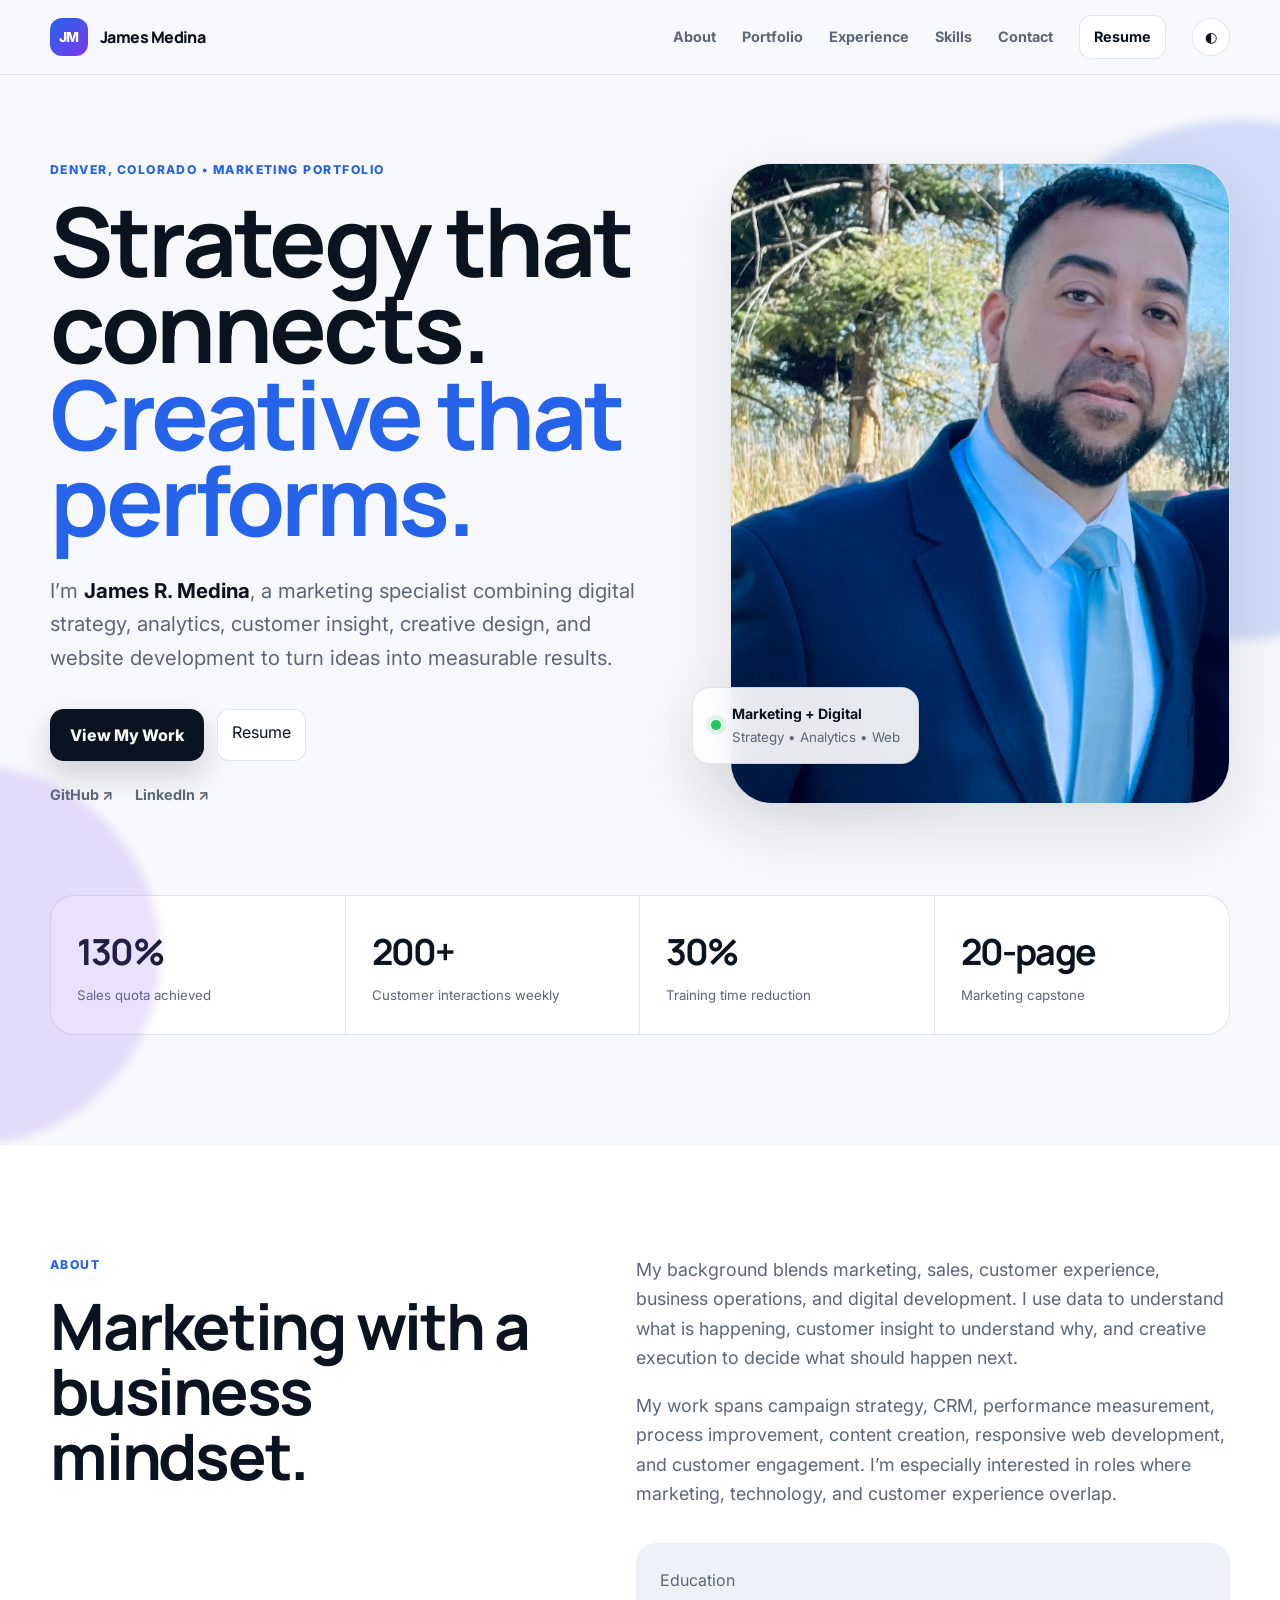
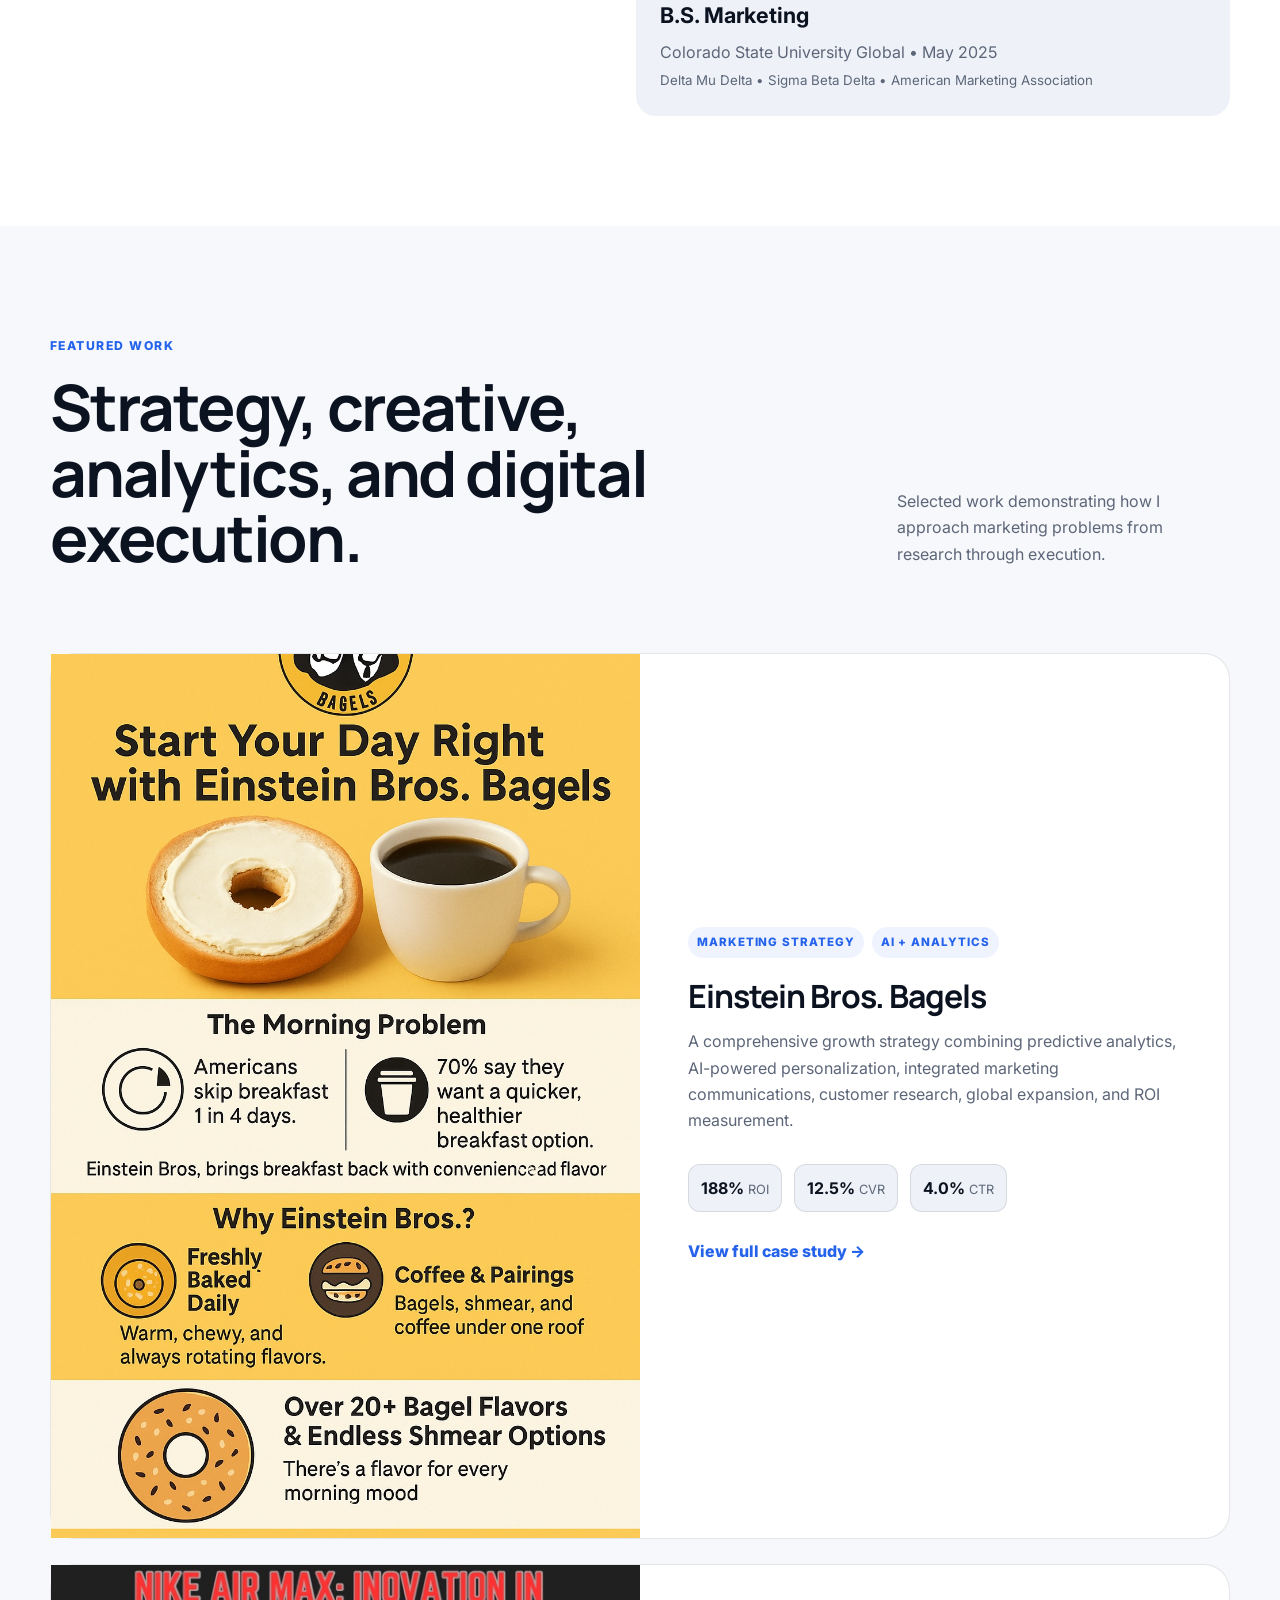
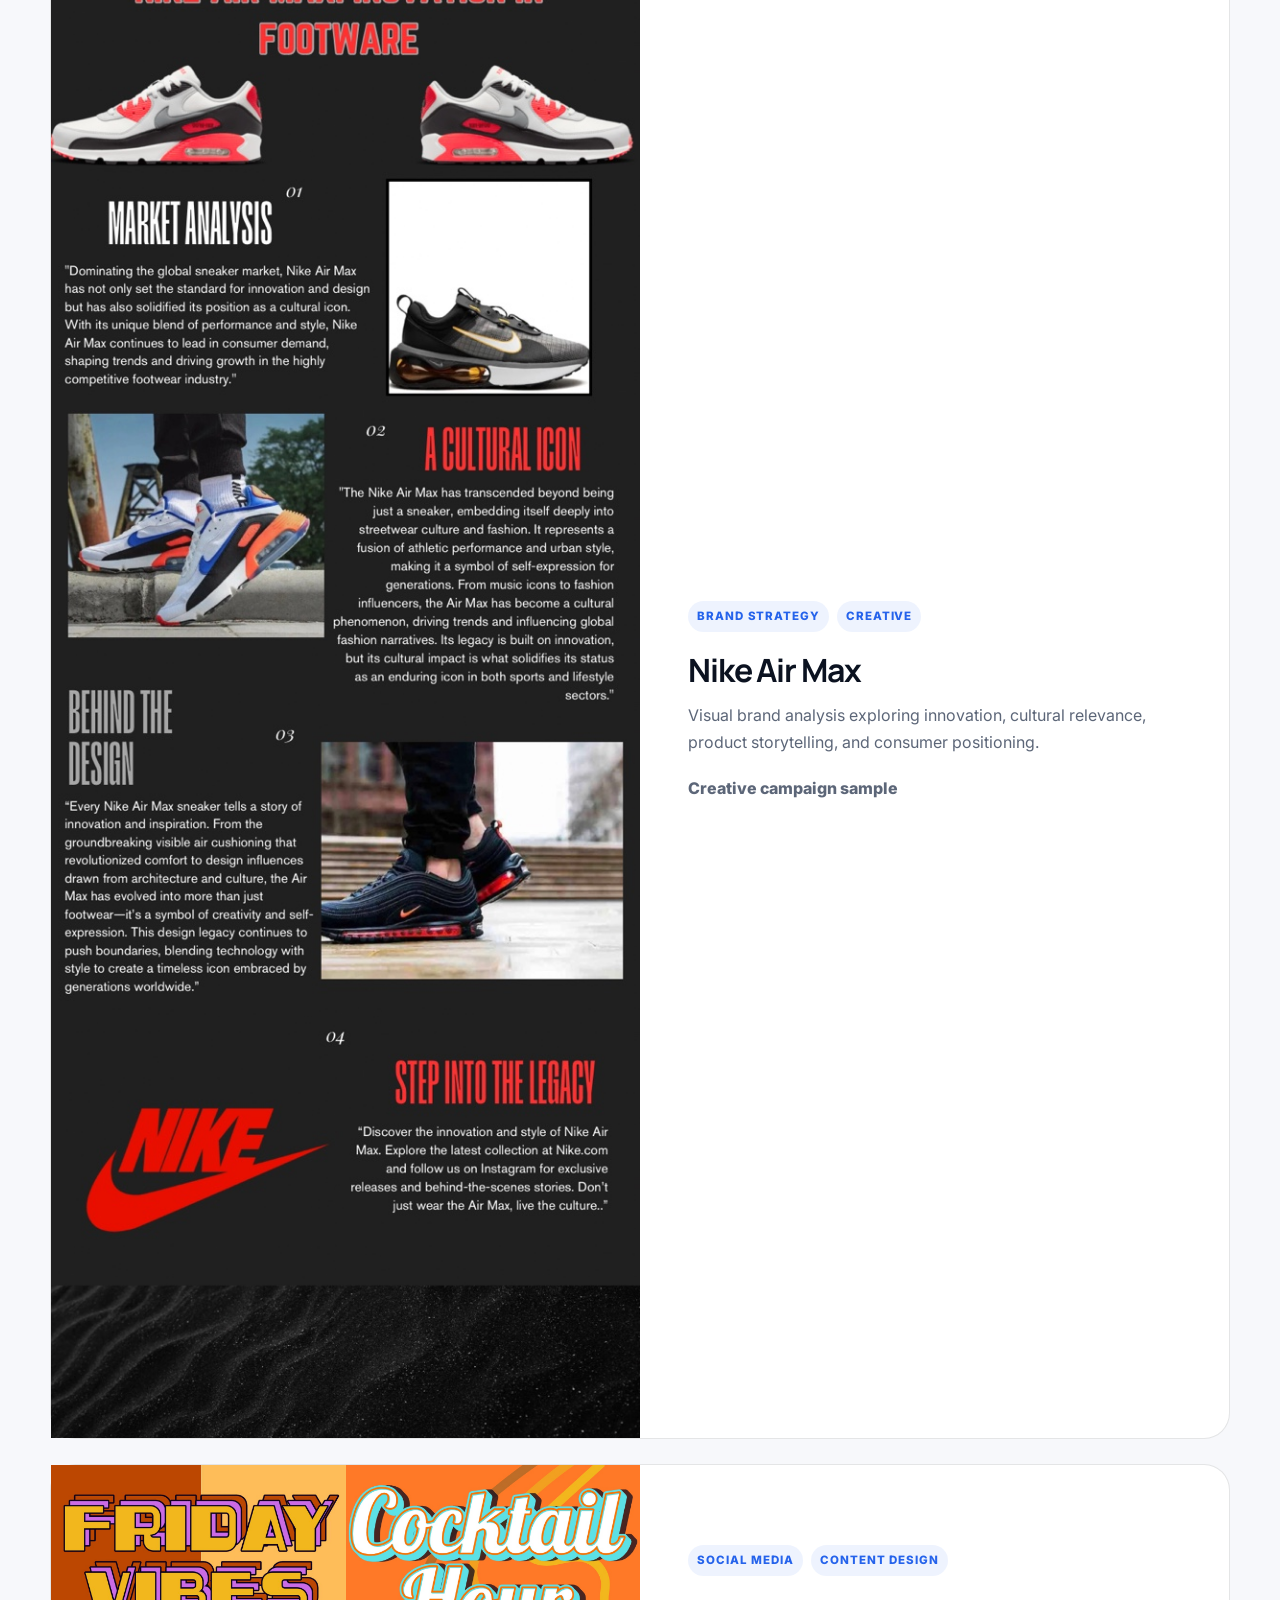
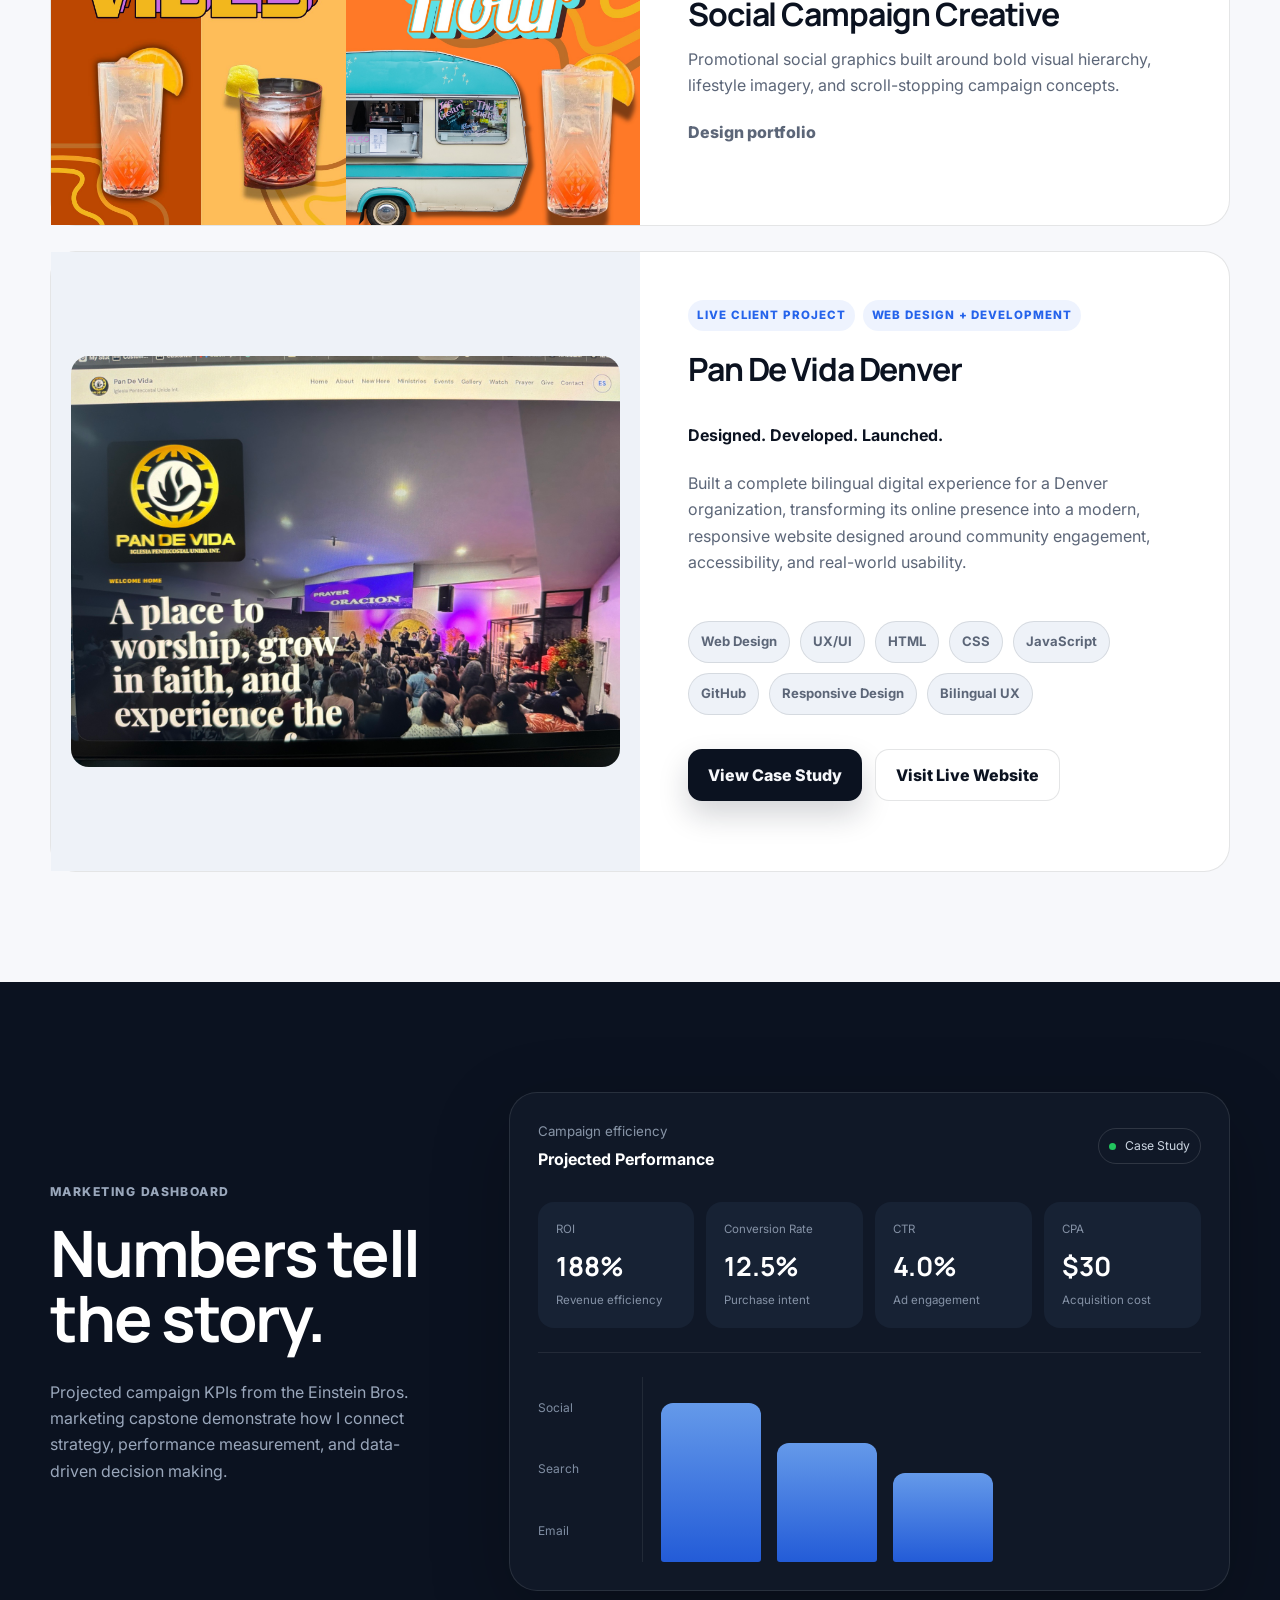
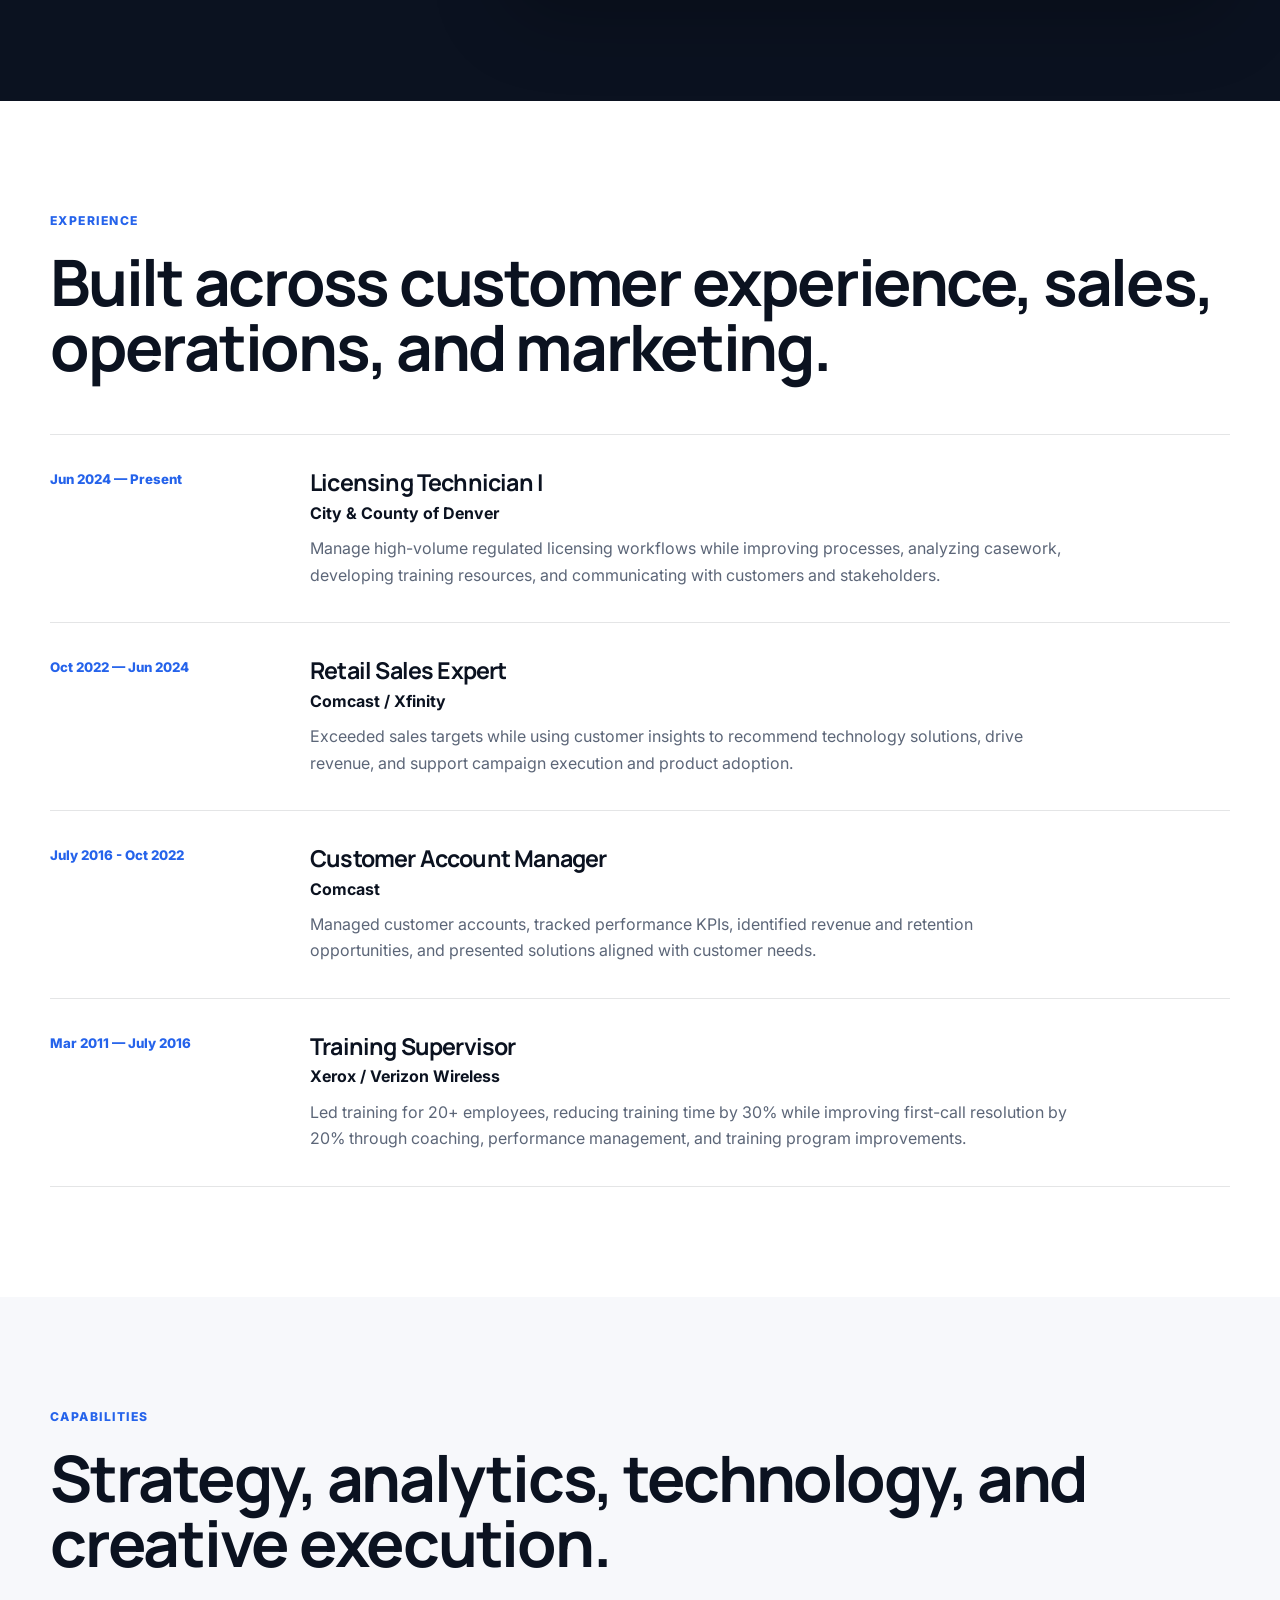
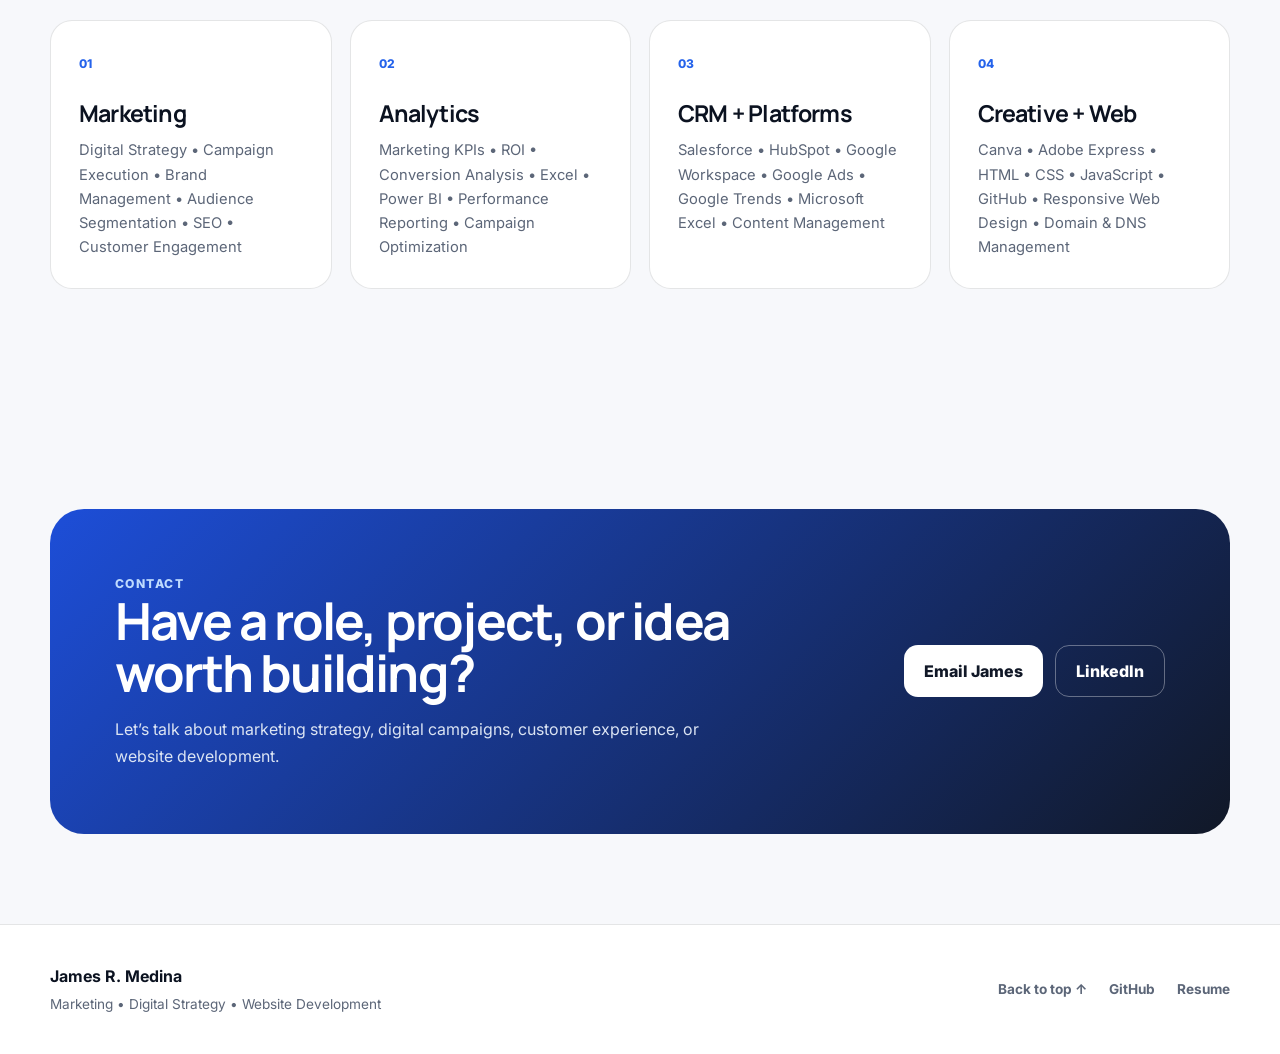
==== index.html @ 80f148ab "Update index.html" ====
<!doctype html>
<html lang="en">
<head>
  <meta charset="utf-8">
  <meta name="viewport" content="width=device-width,initial-scale=1">
  <meta name="description" content="James R. Medina, marketing specialist portfolio featuring digital marketing, website development, campaign strategy, analytics, CRM, and creative work.">
  <meta name="theme-color" content="#0b1220">
  <title>James R. Medina | Marketing Portfolio</title>
  <link rel="stylesheet" href="style.css">
  <script defer src="script.js"></script>
</head>
<body>
  <a class="skip-link" href="#main">Skip to content</a>

  <header class="site-header" id="top">
    <nav class="nav container" aria-label="Primary navigation">
      <a class="brand" href="#top" aria-label="James Medina home">
        <span class="brand-mark">JM</span>
        <span class="brand-name">James Medina</span>
      </a>

      <button class="menu-toggle" aria-expanded="false" aria-controls="nav-links" aria-label="Open navigation">
        <span></span><span></span><span></span>
      </button>

      <div class="nav-links" id="nav-links">
        <a href="#about">About</a>
        <a href="#work">Portfolio</a>
        <a href="#experience">Experience</a>
        <a href="#skills">Skills</a>
        <a href="#contact">Contact</a>
        <a class="nav-resume" href="James_Medina_Resume_26.pdf" target="_blank">Resume</a>
        <button class="theme-toggle" aria-label="Toggle color theme" title="Toggle color theme">◐</button>
      </div>
    </nav>
  </header>

  <main id="main">
    <section class="hero section">
      <div class="hero-glow hero-glow-one"></div>
      <div class="hero-glow hero-glow-two"></div>
      <div class="container hero-grid">
        <div class="hero-copy reveal">
          <p class="eyebrow">Denver, Colorado • Marketing Portfolio</p>
          <h1>
            Strategy that connects.
            <span>Creative that performs.</span>
          </h1>
          <p class="hero-intro">
            I’m <strong>James R. Medina</strong>, a marketing specialist combining digital strategy,
            analytics, customer insight, creative design, and website development to turn ideas into measurable results.
          </p>

          <div class="hero-actions">
            <a class="button button-primary" href="#work">View My Work</a>
            <a class="nav-resume" href="James_Medina_Resume_26.pdf" target="_blank">Resume</a>
          </div>

          <div class="hero-links" aria-label="Professional links">
            <a href="https://github.com/jamesrmedina-007" target="_blank" rel="noreferrer">GitHub ↗</a>
            <a href="https://www.linkedin.com/in/james-medina-n281987/" target="_blank" rel="noreferrer">LinkedIn ↗</a>
          </div>
        </div>

        <div class="hero-portrait reveal">
          <div class="portrait-frame">
            <img src="profile.jpeg" alt="Professional portrait of James Medina">
          </div>
          <div class="portrait-card">
            <span class="status-dot"></span>
            <div>
              <strong>Marketing + Digital</strong>
              <small>Strategy • Analytics • Web</small>
            </div>
          </div>
        </div>
      </div>

      <div class="container impact-strip reveal" aria-label="Career highlights">
        <div><strong class="counter" data-target="130" data-suffix="%">0</strong><span>Sales quota achieved</span></div>
        <div><strong class="counter" data-target="200" data-suffix="+">0</strong><span>Customer interactions weekly</span></div>
        <div><strong class="counter" data-target="30" data-suffix="%">0</strong><span>Training time reduction</span></div>
        <div><strong class="counter" data-target="20" data-suffix="-page">0</strong><span>Marketing capstone</span></div>
      </div>
    </section>

    <section class="section about-section" id="about">
      <div class="container two-col">
        <div class="section-heading reveal">
          <p class="eyebrow">About</p>
          <h2>Marketing with a business mindset.</h2>
        </div>
        <div class="about-copy reveal">
          <p>
            My background blends marketing, sales, customer experience, business operations, and digital development.
            I use data to understand what is happening, customer insight to understand why, and creative execution
            to decide what should happen next.
          </p>
          <p>
            My work spans campaign strategy, CRM, performance measurement, process improvement, content creation,
            responsive web development, and customer engagement. I’m especially interested in roles where marketing,
            technology, and customer experience overlap.
          </p>
          <div class="education-card">
            <span>Education</span>
            <strong>B.S. Marketing</strong>
            <p>Colorado State University Global • May 2025</p>
            <small>Delta Mu Delta • Sigma Beta Delta • American Marketing Association</small>
          </div>
        </div>
      </div>
    </section>

    <section class="section work-section" id="work">
      <div class="container">
        <div class="section-heading work-heading reveal">
          <div>
            <p class="eyebrow">Featured Work</p>
            <h2>Strategy, creative, analytics, and digital execution.</h2>
          </div>
          <p>Selected work demonstrating how I approach marketing problems from research through execution.</p>
        </div>

        <div class="project-grid">
          <article class="project-card project-featured reveal">
            <a class="project-image" href="einstein.html" aria-label="View Einstein Bros. Bagels case study">
              <img src="einstein.jpeg" alt="Einstein Bros. Bagels campaign infographic">
            </a>
            <div class="project-body">
              <div class="project-meta"><span>Marketing Strategy</span><span>AI + Analytics</span></div>
              <h3>Einstein Bros. Bagels</h3>
              <p>
                A comprehensive growth strategy combining predictive analytics, AI-powered personalization,
                integrated marketing communications, customer research, global expansion, and ROI measurement.
              </p>
              <div class="metric-row">
                <span><strong>188%</strong> ROI</span>
                <span><strong>12.5%</strong> CVR</span>
                <span><strong>4.0%</strong> CTR</span>
              </div>
              <a class="text-link" href="einstein.html">View full case study →</a>
            </div>
          </article>

          <article class="project-card project-featured reveal">
            <div class="project-image"><img src="nike-air-max.jpeg" alt="Nike Air Max marketing creative"></div>
            <div class="project-body">
              <div class="project-meta"><span>Brand Strategy</span><span>Creative</span></div>
              <h3>Nike Air Max</h3>
              <p>Visual brand analysis exploring innovation, cultural relevance, product storytelling, and consumer positioning.</p>
              <span class="text-link muted">Creative campaign sample</span>
            </div>
          </article>

          <article class="project-card project-featured social-featured reveal">
            <div class="social-pair">
              <img src="friday-vibes.jpg" alt="Friday Vibes social media creative">
              <img src="cocktail-hour.jpeg" alt="Cocktail Hour social media creative">
            </div>
            <div class="project-body">
              <div class="project-meta"><span>Social Media</span><span>Content Design</span></div>
              <h3>Social Campaign Creative</h3>
              <p>Promotional social graphics built around bold visual hierarchy, lifestyle imagery, and scroll-stopping campaign concepts.</p>
              <span class="text-link muted">Design portfolio</span>
            </div>
          </article>

          <article class="project-card project-featured pandevida-card reveal">
  <a class="project-image" href="pandevida.html" aria-label="View Pan De Vida Denver website case study">
    <img src="pandevida-home.jpeg" alt="Pan De Vida Denver responsive website homepage">
  </a>

  <div class="project-body">
    <div class="project-meta">
      <span>LIVE CLIENT PROJECT</span>
      <span>WEB DESIGN + DEVELOPMENT</span>
    </div>

    <h3>Pan De Vida Denver</h3>

    <h4>Designed. Developed. Launched.</h4>

    <p>
      Built a complete bilingual digital experience for a Denver organization,
      transforming its online presence into a modern, responsive website designed
      around community engagement, accessibility, and real-world usability.
    </p>

    <div class="takeaway-tags">
      <span>Web Design</span>
      <span>UX/UI</span>
      <span>HTML</span>
      <span>CSS</span>
      <span>JavaScript</span>
      <span>GitHub</span>
      <span>Responsive Design</span>
      <span>Bilingual UX</span>
    </div>

    <div class="hero-actions">
      <a class="button button-primary" href="pandevida.html">View Case Study</a>
      <a class="button button-secondary" href="https://pandevidadenver.com" target="_blank" rel="noreferrer">
        Visit Live Website
      </a>
    </div>
  </div>
</article>
        </div>
      </div>
    </section>

    <section class="section dashboard-section" id="dashboard">
      <div class="container dashboard-grid">
        <div class="section-heading reveal">
          <p class="eyebrow">Marketing Dashboard</p>
          <h2>Numbers tell the story.</h2>
          <p class="section-copy">Projected campaign KPIs from the Einstein Bros. marketing capstone demonstrate how I connect strategy, performance measurement, and data-driven decision making.</p>
        </div>

        <div class="dashboard reveal">
          <div class="dash-top">
            <div>
              <small>Campaign efficiency</small>
              <strong>Projected Performance</strong>
            </div>
            <span class="live-pill"><i></i> Case Study</span>
          </div>
          <div class="dash-metrics">
            <div><span>ROI</span><strong>188%</strong><small>Revenue efficiency</small></div>
            <div><span>Conversion Rate</span><strong>12.5%</strong><small>Purchase intent</small></div>
            <div><span>CTR</span><strong>4.0%</strong><small>Ad engagement</small></div>
            <div><span>CPA</span><strong>$30</strong><small>Acquisition cost</small></div>
          </div>
          <div class="chart" aria-label="Illustrative channel performance bar chart">
            <div class="chart-labels"><span>Social</span><span>Search</span><span>Email</span></div>
            <div class="bars">
              <i style="--h:86%"></i>
              <i style="--h:64%"></i>
              <i style="--h:48%"></i>
            </div>
          </div>
        </div>
      </div>
    </section>

    <section class="section experience-section" id="experience">
      <div class="container">
        <div class="section-heading reveal">
          <p class="eyebrow">Experience</p>
          <h2>Built across customer experience, sales, operations, and marketing.</h2>
        </div>

        <div class="timeline">
          <article class="timeline-item reveal">
            <span class="timeline-date"> Jun 2024 — Present</span>
            <div>
              <h3>Licensing Technician I</h3>
              <p class="company">City & County of Denver</p>
              <p>Manage high-volume regulated licensing workflows while improving processes, analyzing casework, developing training resources, and communicating with customers and stakeholders.</p>
            </div>
          </article>
          <article class="timeline-item reveal">
            <span class="timeline-date">Oct 2022 — Jun 2024</span>
            <div>
              <h3>Retail Sales Expert</h3>
              <p class="company">Comcast / Xfinity</p>
              <p>Exceeded sales targets while using customer insights to recommend technology solutions, drive revenue, and support campaign execution and product adoption.</p>
            </div>
          </article>
          <article class="timeline-item reveal">
          <span class="timeline-date">July 2016 - Oct 2022</span>
            <div>
              <h3>Customer Account Manager</h3>
              <p class="company">Comcast</p>
              <p>Managed customer accounts, tracked performance KPIs, identified revenue and retention opportunities, and presented solutions aligned with customer needs.</p>
            </div>
          </article>
          <article class="timeline-item reveal">
            <span class="timeline-date">Mar 2011 — July 2016</span>
            <div>
              <h3>Training Supervisor</h3>
              <p class="company">Xerox / Verizon Wireless</p>
              <p>Led training for 20+ employees, reducing training time by 30% while improving first-call resolution by 20% through coaching, performance management, and training program improvements.</p>
            </div>
          </article>
        </div>
      </div>
    </section>

    <section class="section skills-section" id="skills">
      <div class="container">
        <div class="section-heading reveal">
          <p class="eyebrow">Capabilities</p>
          <h2>Strategy, analytics, technology, and creative execution.</h2>
        </div>
        <div class="skill-columns">
          <div class="skill-card reveal">
            <span>01</span>
            <h3>Marketing</h3>
            <p>Digital Strategy • Campaign Execution • Brand Management • Audience Segmentation • SEO • Customer Engagement</p>
          </div>
          <div class="skill-card reveal">
            <span>02</span>
            <h3>Analytics</h3>
            <p>Marketing KPIs • ROI • Conversion Analysis • Excel • Power BI • Performance Reporting • Campaign Optimization</p>
          </div>
          <div class="skill-card reveal">
            <span>03</span>
            <h3>CRM + Platforms</h3>
            <p>Salesforce • HubSpot • Google Workspace • Google Ads • Google Trends • Microsoft Excel • Content Management</p>
          </div>
          <div class="skill-card reveal">
            <span>04</span>
            <h3>Creative + Web</h3>
            <p>Canva • Adobe Express • HTML • CSS • JavaScript • GitHub • Responsive Web Design • Domain &amp; DNS Management</p>
          </div>
        </div>
      </div>
    </section>

    <section class="section contact-section" id="contact">
      <div class="container contact-panel reveal">
        <div>
          <p class="eyebrow">Contact</p>
          <h2>Have a role, project, or idea worth building?</h2>
          <p>Let’s talk about marketing strategy, digital campaigns, customer experience, or website development.</p>
        </div>
        <div class="contact-actions">
          <a class="button button-light" href="mailto:jamesrmedina@yahoo.com">Email James</a>
          <a class="button button-outline-light" href="https://www.linkedin.com/in/james-medina-n281987/" target="_blank" rel="noreferrer">LinkedIn</a>
        </div>
      </div>
    </section>
  </main>

  <footer class="site-footer">
    <div class="container footer-grid">
      <div>
        <strong>James R. Medina</strong>
        <p>Marketing • Digital Strategy • Website Development</p>
      </div>
      <div class="footer-links">
        <a href="#top">Back to top ↑</a>
        <a href="https://github.com/jamesrmedina-007" target="_blank" rel="noreferrer">GitHub</a>
        <a href="James_Medina_Resume_26.pdf">Resume</a>
      </div>
    </div>
  </footer>
</body>
</html>
---- style.css ----
@import url('https://fonts.googleapis.com/css2?family=Inter:wght@400;500;600;700&family=Manrope:wght@600;700;800&display=swap');

:root {
  --bg: #f7f8fb;
  --surface: #ffffff;
  --surface-2: #eef2f8;
  --text: #0b1220;
  --muted: #5c6678;
  --line: rgba(11,18,32,.11);
  --blue: #2563eb;
  --blue-2: #6ea8ff;
  --dark: #0b1220;
  --shadow: 0 24px 70px rgba(16,24,40,.11);
  --radius: 26px;
  --container: 1180px;
}

[data-theme="dark"] {
  --bg: #090d15;
  --surface: #111827;
  --surface-2: #172033;
  --text: #f5f7fb;
  --muted: #a5afbf;
  --line: rgba(255,255,255,.11);
  --shadow: 0 24px 80px rgba(0,0,0,.35);
}

* { box-sizing: border-box; }
html { scroll-behavior: smooth; }
body {
  margin: 0;
  background: var(--bg);
  color: var(--text);
  font-family: Inter, system-ui, -apple-system, BlinkMacSystemFont, "Segoe UI", sans-serif;
  line-height: 1.65;
  transition: background .3s ease, color .3s ease;
}
img { max-width: 100%; display: block; }
a { color: inherit; text-decoration: none; }
button { font: inherit; }
.container { width: min(calc(100% - 40px), var(--container)); margin-inline: auto; }
.section { padding: 110px 0; position: relative; overflow: hidden; }
h1,h2,h3,.brand-name { font-family: Manrope, Inter, sans-serif; letter-spacing: -.035em; }
h1,h2,h3,p { margin-top: 0; }
h2 { font-size: clamp(2.2rem, 5vw, 4.6rem); line-height: 1.02; margin-bottom: 28px; }
h3 { font-size: 1.45rem; line-height: 1.15; }
p { color: var(--muted); }
.eyebrow {
  color: var(--blue);
  font-weight: 800;
  letter-spacing: .12em;
  text-transform: uppercase;
  font-size: .76rem;
  margin-bottom: 18px;
}
.skip-link { position: absolute; left: -999px; top: 0; }
.skip-link:focus { left: 16px; top: 16px; z-index: 99; background: white; padding: 10px 14px; color: #111; border-radius: 8px; }

.site-header {
  position: fixed; inset: 0 0 auto 0; z-index: 50;
  background: color-mix(in srgb, var(--bg) 78%, transparent);
  backdrop-filter: blur(16px);
  border-bottom: 1px solid var(--line);
}
.nav { min-height: 74px; display: flex; align-items: center; justify-content: space-between; gap: 28px; }
.brand { display: flex; align-items: center; gap: 12px; font-weight: 800; }
.brand-mark {
  width: 38px; height: 38px; display: grid; place-items: center;
  border-radius: 12px; color: white; background: linear-gradient(135deg,#2563eb,#7c3aed);
  font-size: .86rem; letter-spacing: -.02em;
}
.nav-links { display: flex; align-items: center; gap: 26px; font-size: .9rem; font-weight: 700; }
.nav-links a:not(.nav-resume) { color: var(--muted); }
.nav-links a:hover { color: var(--text); }
.nav-resume { border: 1px solid var(--line); padding: 9px 14px; border-radius: 12px; background: var(--surface); }
.theme-toggle { width: 38px; height: 38px; border: 1px solid var(--line); background: var(--surface); color: var(--text); border-radius: 50%; cursor: pointer; }
.menu-toggle { display: none; border: 0; background: transparent; padding: 8px; }
.menu-toggle span { display: block; width: 22px; height: 2px; margin: 5px 0; background: var(--text); }

.hero { padding-top: 160px; min-height: 100vh; display: flex; flex-direction: column; justify-content: center; }
.hero-grid { display: grid; grid-template-columns: 1.08fr .92fr; gap: 80px; align-items: center; position: relative; z-index: 1; }
.hero h1 { font-size: clamp(3.5rem, 7.5vw, 7.8rem); line-height: .9; margin-bottom: 30px; max-width: 900px; }
.hero h1 span { color: var(--blue); display: block; }
.hero-intro { font-size: clamp(1.05rem, 1.8vw, 1.28rem); max-width: 720px; }
.hero-intro strong { color: var(--text); }
.hero-actions { display: flex; flex-wrap: wrap; gap: 13px; margin: 34px 0 22px; }
.button { display: inline-flex; justify-content: center; align-items: center; min-height: 52px; padding: 0 20px; border-radius: 14px; font-weight: 800; transition: transform .2s ease, box-shadow .2s ease; }
.button:hover { transform: translateY(-2px); }
.button-primary { background: var(--text); color: var(--bg); box-shadow: 0 14px 30px rgba(14,22,39,.18); }
.button-secondary { border: 1px solid var(--line); background: var(--surface); }
.hero-links { display: flex; gap: 22px; font-weight: 700; font-size: .9rem; }
.hero-links a { color: var(--muted); }
.hero-links a:hover { color: var(--blue); }

.hero-portrait { position: relative; max-width: 500px; margin-left: auto; }
.portrait-frame {
  border-radius: 42px;
  overflow: hidden;
  aspect-ratio: .78;
  background: var(--surface);
  border: 1px solid var(--line);
  box-shadow: var(--shadow);
}
.portrait-frame img { width: 100%; height: 100%; object-fit: cover; object-position: 50% 22%; }
.portrait-card {
  position: absolute; left: -38px; bottom: 40px; padding: 14px 18px;
  background: color-mix(in srgb, var(--surface) 90%, transparent);
  backdrop-filter: blur(14px);
  border: 1px solid var(--line);
  border-radius: 18px;
  display: flex; align-items: center; gap: 11px;
  box-shadow: var(--shadow);
}
.portrait-card strong { display: block; font-size: .88rem; }
.portrait-card small { display: block; color: var(--muted); margin-top: 2px; }
.status-dot { width: 10px; height: 10px; border-radius: 50%; background: #22c55e; box-shadow: 0 0 0 5px rgba(34,197,94,.13); }

.hero-glow { position: absolute; border-radius: 50%; filter: blur(5px); opacity: .18; pointer-events: none; }
.hero-glow-one { width: 520px; height: 520px; background: #2563eb; right: -220px; top: 120px; }
.hero-glow-two { width: 380px; height: 380px; background: #8b5cf6; left: -220px; bottom: 0; }

.impact-strip {
  margin-top: 88px;
  display: grid; grid-template-columns: repeat(4,1fr);
  border: 1px solid var(--line); border-radius: 24px;
  overflow: hidden; background: var(--surface);
}
.impact-strip div { padding: 26px; border-right: 1px solid var(--line); }
.impact-strip div:last-child { border-right: 0; }
.impact-strip strong { display: block; font-family: Manrope; font-size: 2.25rem; letter-spacing: -.05em; }
.impact-strip span { color: var(--muted); font-size: .83rem; }

.two-col { display: grid; grid-template-columns: .9fr 1.1fr; gap: 100px; align-items: start; }
.about-section { background: var(--surface); }
.about-copy { max-width: 670px; }
.about-copy > p { font-size: 1.12rem; }
.education-card { padding: 24px; border-radius: 20px; background: var(--surface-2); margin-top: 34px; }
.education-card span,.education-card small { color: var(--muted); display: block; }
.education-card strong { display: block; font-size: 1.35rem; margin: 5px 0; }
.education-card p { margin-bottom: 5px; }

.work-heading { display: grid; grid-template-columns: 1.4fr .6fr; gap: 70px; align-items: end; margin-bottom: 55px; }
.work-heading > p { padding-bottom: 15px; }
.project-grid { display:grid; grid-template-columns:repeat(2,1fr); gap:25px; align-items:start; }
.project-card { align-self:start; background:var(--surface); border:1px solid var(--line); border-radius:var(--radius); }
.project-card:hover { transform: translateY(-5px); box-shadow: var(--shadow); }
.project-featured { grid-column: span 2; display: grid; grid-template-columns: 1fr 1fr; }
.project-image { min-height: 360px; background: var(--surface-2); overflow: hidden; }
.project-featured .project-image { min-height: 580px; }
.project-image img { width: 100%; height: 100%; object-fit: cover; }
.project-featured .project-image img { object-position: center 12%; }
.project-body { padding: 32px; }
.project-featured .project-body { padding: 48px; display: flex; flex-direction: column; justify-content: center; }
.project-meta { display: flex; flex-wrap: wrap; gap: 8px; margin-bottom: 20px; }
.project-meta span { font-size: .72rem; font-weight: 800; text-transform: uppercase; letter-spacing: .08em; color: var(--blue); background: rgba(37,99,235,.08); padding: 6px 9px; border-radius: 999px; }
.project-body h3 { font-size: 2rem; margin-bottom: 13px; }
.project-body p { margin-bottom: 20px; }
.text-link { font-weight: 800; color: var(--blue); }
.text-link.muted { color: var(--muted); }
.metric-row { display: flex; gap: 12px; flex-wrap: wrap; margin: 10px 0 26px; }
.metric-row span { border: 1px solid var(--line); background: var(--surface-2); padding: 10px 12px; border-radius: 12px; color: var(--muted); font-size: .8rem; }
.metric-row strong { color: var(--text); font-size: 1rem; }
.social-pair { display: grid; grid-template-columns: 1fr 1fr; height: 360px; overflow: hidden; }
.social-pair img { width: 100%; height: 100%; object-fit: cover; }
.site-preview { min-height: 360px; padding: 28px; background: radial-gradient(circle at 70% 20%,#2563eb 0,transparent 35%), linear-gradient(135deg,#07111f,#15223a); color: white; }
.browser-dots { opacity: .55; letter-spacing: 6px; font-size: .7rem; }
.site-preview-inner { min-height: 280px; display: flex; flex-direction: column; justify-content: center; }
.site-preview-inner small { color: #93c5fd; letter-spacing: .15em; font-weight: 800; }
.site-preview-inner strong { font-family: Manrope; font-size: 3.1rem; line-height: .95; max-width: 300px; margin: 12px 0; }
.site-preview-inner span { color: #cbd5e1; }

.dashboard-section { background: var(--dark); color: white; }
.dashboard-section p { color: #9aa7bb; }
.dashboard-grid { display: grid; grid-template-columns: .7fr 1.3fr; gap: 70px; align-items: center; }
.section-copy { max-width: 480px; }
.dashboard { background: #101827; border: 1px solid rgba(255,255,255,.1); border-radius: 28px; padding: 28px; box-shadow: 0 25px 80px rgba(0,0,0,.24); }
.dash-top { display: flex; justify-content: space-between; align-items: center; margin-bottom: 30px; }
.dash-top small { color: #8895a7; display: block; }
.dash-top strong { display: block; margin-top: 3px; }
.live-pill { font-size: .76rem; color: #cbd5e1; border: 1px solid rgba(255,255,255,.13); padding: 7px 10px; border-radius: 999px; }
.live-pill i { width: 7px; height: 7px; background: #22c55e; display: inline-block; border-radius: 50%; margin-right: 6px; }
.dash-metrics { display: grid; grid-template-columns: repeat(4,1fr); gap: 12px; }
.dash-metrics div { padding: 18px; border-radius: 16px; background: #172234; }
.dash-metrics span,.dash-metrics small { color: #8592a6; display: block; font-size: .72rem; }
.dash-metrics strong { font-family: Manrope; font-size: 1.65rem; display: block; margin: 6px 0 2px; }
.chart { display: grid; grid-template-columns: 90px 1fr; gap: 14px; align-items: end; height: 210px; margin-top: 24px; border-top: 1px solid rgba(255,255,255,.08); padding-top: 24px; }
.chart-labels { height: 100%; display: flex; flex-direction: column; justify-content: space-around; color: #7f8da2; font-size: .75rem; }
.bars { height: 100%; display: flex; align-items: end; gap: 16px; border-left: 1px solid rgba(255,255,255,.08); padding-left: 18px; }
.bars i { flex: 1; height: var(--h); max-width: 100px; border-radius: 12px 12px 3px 3px; background: linear-gradient(180deg,#6ea8ff,#2563eb); opacity: .9; }

.experience-section { background: var(--surface); }
.timeline { margin-top: 55px; border-top: 1px solid var(--line); }
.timeline-item { display: grid; grid-template-columns: 210px 1fr; gap: 50px; padding: 34px 0; border-bottom: 1px solid var(--line); }
.timeline-date { color: var(--blue); font-weight: 800; font-size: .83rem; }
.timeline-item h3 { margin-bottom: 4px; }
.company { color: var(--text); font-weight: 700; margin-bottom: 9px; }
.timeline-item div p:last-child { max-width: 760px; margin-bottom: 0; }

.skill-columns { display: grid; grid-template-columns: repeat(4,1fr); gap: 18px; margin-top: 45px; }
.skill-card { border: 1px solid var(--line); background: var(--surface); border-radius: 22px; padding: 28px; }
.skill-card > span { color: var(--blue); font-weight: 800; font-size: .75rem; }
.skill-card h3 { margin: 24px 0 12px; }
.skill-card p { font-size: .92rem; margin-bottom: 0; }

.contact-section { padding-bottom: 90px; }
.contact-panel { background: linear-gradient(135deg,#1d4ed8,#111827); border-radius: 34px; padding: 65px; display: grid; grid-template-columns: 1.25fr .75fr; gap: 50px; align-items: center; color: white; }
.contact-panel h2 { font-size: clamp(2.3rem,4vw,4rem); margin-bottom: 18px; }
.contact-panel p { color: #dbe4f3; max-width: 650px; margin-bottom: 0; }
.contact-panel .eyebrow { color: #bfdbfe; }
.contact-actions { display: flex; justify-content: flex-end; gap: 12px; flex-wrap: wrap; }
.button-light { background: white; color: #111827; }
.button-outline-light { border: 1px solid rgba(255,255,255,.35); color: white; }

.site-footer { border-top: 1px solid var(--line); padding: 38px 0; background: var(--surface); }
.footer-grid { display: flex; justify-content: space-between; gap: 30px; align-items: center; }
.footer-grid p { margin: 4px 0 0; font-size: .85rem; }
.footer-links { display: flex; gap: 22px; font-weight: 700; font-size: .85rem; color: var(--muted); }

.reveal { opacity: 0; transform: translateY(22px); transition: opacity .7s ease, transform .7s ease; }
.reveal.visible { opacity: 1; transform: none; }

@media (max-width: 980px) {
  .hero-grid,.two-col,.dashboard-grid,.contact-panel { grid-template-columns: 1fr; gap: 50px; }
  .hero-portrait { max-width: 420px; margin: 0; }
  .impact-strip { grid-template-columns: 1fr 1fr; }
  .impact-strip div:nth-child(2) { border-right: 0; }
  .impact-strip div:nth-child(-n+2) { border-bottom: 1px solid var(--line); }
  .work-heading { grid-template-columns: 1fr; gap: 12px; }
  .project-featured { grid-column: span 2; grid-template-columns: 1fr; }
  .project-featured .project-image { min-height: 480px; }
  .skill-columns { grid-template-columns: 1fr 1fr; }
  .contact-actions { justify-content: flex-start; }
}

@media (max-width: 760px) {
  .section { padding: 82px 0; }
  .container { width: min(calc(100% - 28px), var(--container)); }
  .menu-toggle { display: block; }
  .nav-links {
    position: absolute; left: 14px; right: 14px; top: 66px;
    display: none; flex-direction: column; align-items: stretch; gap: 4px;
    background: var(--surface); border: 1px solid var(--line); border-radius: 18px;
    padding: 12px; box-shadow: var(--shadow);
  }
  .nav-links.open { display: flex; }
  .nav-links a,.theme-toggle { padding: 12px; width: 100%; border-radius: 10px; }
  .nav-links a:hover { background: var(--surface-2); }
  .theme-toggle { height: 45px; border-radius: 10px; }
  .hero { padding-top: 125px; }
  .hero h1 { font-size: clamp(3.1rem,15vw,5.2rem); }
  .hero-portrait { max-width: 100%; }
  .portrait-card { left: 14px; bottom: 18px; }
  .impact-strip { margin-top: 55px; }
  .impact-strip strong { font-size: 1.8rem; }
  .impact-strip div { padding: 20px; }
  .project-grid { grid-template-columns: 1fr; }
  .project-featured { grid-column: auto; }
  .project-image,.social-pair,.site-preview { min-height: 300px; height: 300px; }
  .project-featured .project-image { min-height: 390px; }
  .project-featured .project-body,.project-body { padding: 26px; }
  .dash-metrics { grid-template-columns: 1fr 1fr; }
  .timeline-item { grid-template-columns: 1fr; gap: 10px; }
  .skill-columns { grid-template-columns: 1fr; }
  .contact-panel { padding: 34px 24px; }
  .footer-grid { flex-direction: column; align-items: flex-start; }
}

@media (prefers-reduced-motion: reduce) {
  html { scroll-behavior: auto; }
  .reveal { opacity: 1; transform: none; transition: none; }
  .button,.project-card { transition: none; }
}


/* Einstein case study */
.case-hero { padding-top: 145px; background: linear-gradient(180deg, var(--bg), color-mix(in srgb, var(--surface-2) 55%, var(--bg))); }
.case-hero-grid { display:grid; grid-template-columns:1.08fr .92fr; gap:70px; align-items:center; }
.case-back { display:inline-block; margin-bottom:28px; color:var(--muted); font-weight:700; font-size:.9rem; }
.case-hero h1 { font-size:clamp(3.6rem,8vw,7.5rem); line-height:.9; margin-bottom:18px; }
.case-deck { font-family:Manrope,Inter,sans-serif; color:var(--blue); font-size:clamp(1.3rem,2.4vw,2rem); font-weight:800; max-width:760px; line-height:1.15; }
.case-summary { font-size:1.08rem; max-width:740px; }
.case-cover { border-radius:34px; overflow:hidden; border:1px solid var(--line); background:var(--surface); box-shadow:var(--shadow); }
.case-cover img { width:100%; aspect-ratio:.72; object-fit:cover; object-position:center top; }
.case-stats { padding:0 0 70px; background:color-mix(in srgb, var(--surface-2) 55%, var(--bg)); }
.case-stat-grid { display:grid; grid-template-columns:repeat(4,1fr); background:var(--surface); border:1px solid var(--line); border-radius:24px; overflow:hidden; }
.case-stat-grid div { padding:28px; border-right:1px solid var(--line); }
.case-stat-grid div:last-child { border-right:0; }
.case-stat-grid strong { display:block; font-family:Manrope; font-size:2.3rem; letter-spacing:-.05em; }
.case-stat-grid span { color:var(--muted); font-size:.82rem; }
.case-section-grid { display:grid; grid-template-columns:.75fr 1.25fr; gap:90px; align-items:start; }
.case-copy .lead { font-size:1.2rem; color:var(--text); line-height:1.75; }
.case-callout { margin-top:34px; padding:28px; border-radius:20px; background:var(--surface-2); border-left:4px solid var(--blue); }
.case-callout span { display:block; color:var(--blue); font-size:.74rem; text-transform:uppercase; letter-spacing:.1em; font-weight:800; margin-bottom:8px; }
.case-callout strong { font-size:1.25rem; line-height:1.45; }
.case-alt { background:var(--surface); }
.strategy-grid { display:grid; grid-template-columns:repeat(3,1fr); gap:18px; margin-top:48px; }
.strategy-card { background:var(--surface-2); border:1px solid var(--line); border-radius:22px; padding:28px; }
.strategy-card > span { color:var(--blue); font-weight:800; font-size:.76rem; }
.strategy-card h3 { margin:22px 0 10px; }
.strategy-card p { margin-bottom:0; }
.channel-list { display:grid; gap:14px; margin-top:28px; }
.channel-list > div { padding:22px 24px; border:1px solid var(--line); border-radius:18px; background:var(--surface); }
.channel-list strong { display:block; margin-bottom:6px; }
.channel-list p { margin:0; }
.ai-section { background:linear-gradient(135deg,#0b1220,#132238); color:white; }
.ai-section p { color:#c1ccdc; }
.ai-section h2 { color:white; }
.tool-grid { display:grid; grid-template-columns:repeat(2,1fr); gap:14px; margin-top:28px; }
.tool-grid div { padding:22px; border:1px solid rgba(255,255,255,.12); background:rgba(255,255,255,.05); border-radius:18px; }
.tool-grid strong,.tool-grid span { display:block; }
.tool-grid span { margin-top:5px; color:#9eb0c6; font-size:.88rem; }
.analytics-layout { display:grid; grid-template-columns:1.2fr .8fr; gap:28px; align-items:stretch; margin-top:48px; }
.analytics-notes { border:1px solid var(--line); background:var(--surface); border-radius:24px; padding:30px; }
.analytics-notes h3 { margin-bottom:18px; }
.analytics-notes ul { padding-left:20px; color:var(--muted); }
.analytics-notes li + li { margin-top:12px; }
.research-grid { display:grid; grid-template-columns:repeat(3,1fr); gap:14px; margin-top:26px; }
.research-grid div { padding:22px; background:var(--surface-2); border:1px solid var(--line); border-radius:18px; }
.research-grid strong { display:block; margin-bottom:7px; }
.research-grid p { margin:0; font-size:.9rem; }
.takeaway-tags { display:flex; flex-wrap:wrap; gap:10px; margin-top:26px; }
.takeaway-tags span { padding:9px 12px; background:var(--surface-2); border:1px solid var(--line); border-radius:999px; font-size:.82rem; font-weight:700; color:var(--muted); }
.case-nav { gap:20px; }

@media (max-width: 980px) {
  .case-hero-grid,.case-section-grid,.analytics-layout { grid-template-columns:1fr; gap:45px; }
  .case-cover { max-width:560px; }
  .strategy-grid { grid-template-columns:1fr 1fr; }
  .case-stat-grid { grid-template-columns:1fr 1fr; }
  .case-stat-grid div:nth-child(2) { border-right:0; }
  .case-stat-grid div:nth-child(-n+2) { border-bottom:1px solid var(--line); }
}
@media (max-width: 760px) {
  .case-nav a:not(.nav-resume) { display:none; }
  .strategy-grid,.tool-grid,.research-grid { grid-template-columns:1fr; }
  .case-stat-grid strong { font-size:1.8rem; }
  .case-stat-grid div { padding:20px; }
}

/* Pan De Vida case study */
.pdv-hero .case-deck { max-width: 690px; }
.pdv-cover img { aspect-ratio: 1.15; object-fit: cover; object-position: top center; }
.pdv-mobile-frame { margin-top: 30px; max-width: 430px; border: 1px solid var(--line); border-radius: 34px; overflow: hidden; background: var(--surface); box-shadow: var(--shadow); }
.pdv-mobile-frame img { width: 100%; display: block; }
.pdv-gallery { display: grid; grid-template-columns: 1fr 1fr; gap: 24px; margin-top: 44px; }
.pdv-gallery figure { margin: 0; overflow: hidden; border: 1px solid var(--line); border-radius: 24px; background: var(--surface); box-shadow: var(--shadow); }
.pdv-gallery img { width: 100%; aspect-ratio: 1.45; object-fit: cover; object-position: top center; display: block; }
.pdv-gallery figcaption { padding: 24px; }
.pdv-gallery figcaption strong, .pdv-gallery figcaption span { display: block; }
.pdv-gallery figcaption span { color: var(--muted); margin-top: 8px; line-height: 1.6; }
@media (max-width: 760px) { .pdv-gallery { grid-template-columns: 1fr; } .pdv-cover img { aspect-ratio: .9; } }
/* Pan De Vida featured project */
.pandevida-card .project-image {
    min-height: 520px;
    padding: 20px;
    display: flex;
    align-items: center;
    justify-content: center;
}

.pandevida-card .project-image img {
    width: 100%;
    height: auto;
    max-height: 520px;
    object-fit: contain;
    object-position: center;
    border-radius: 18px;
}
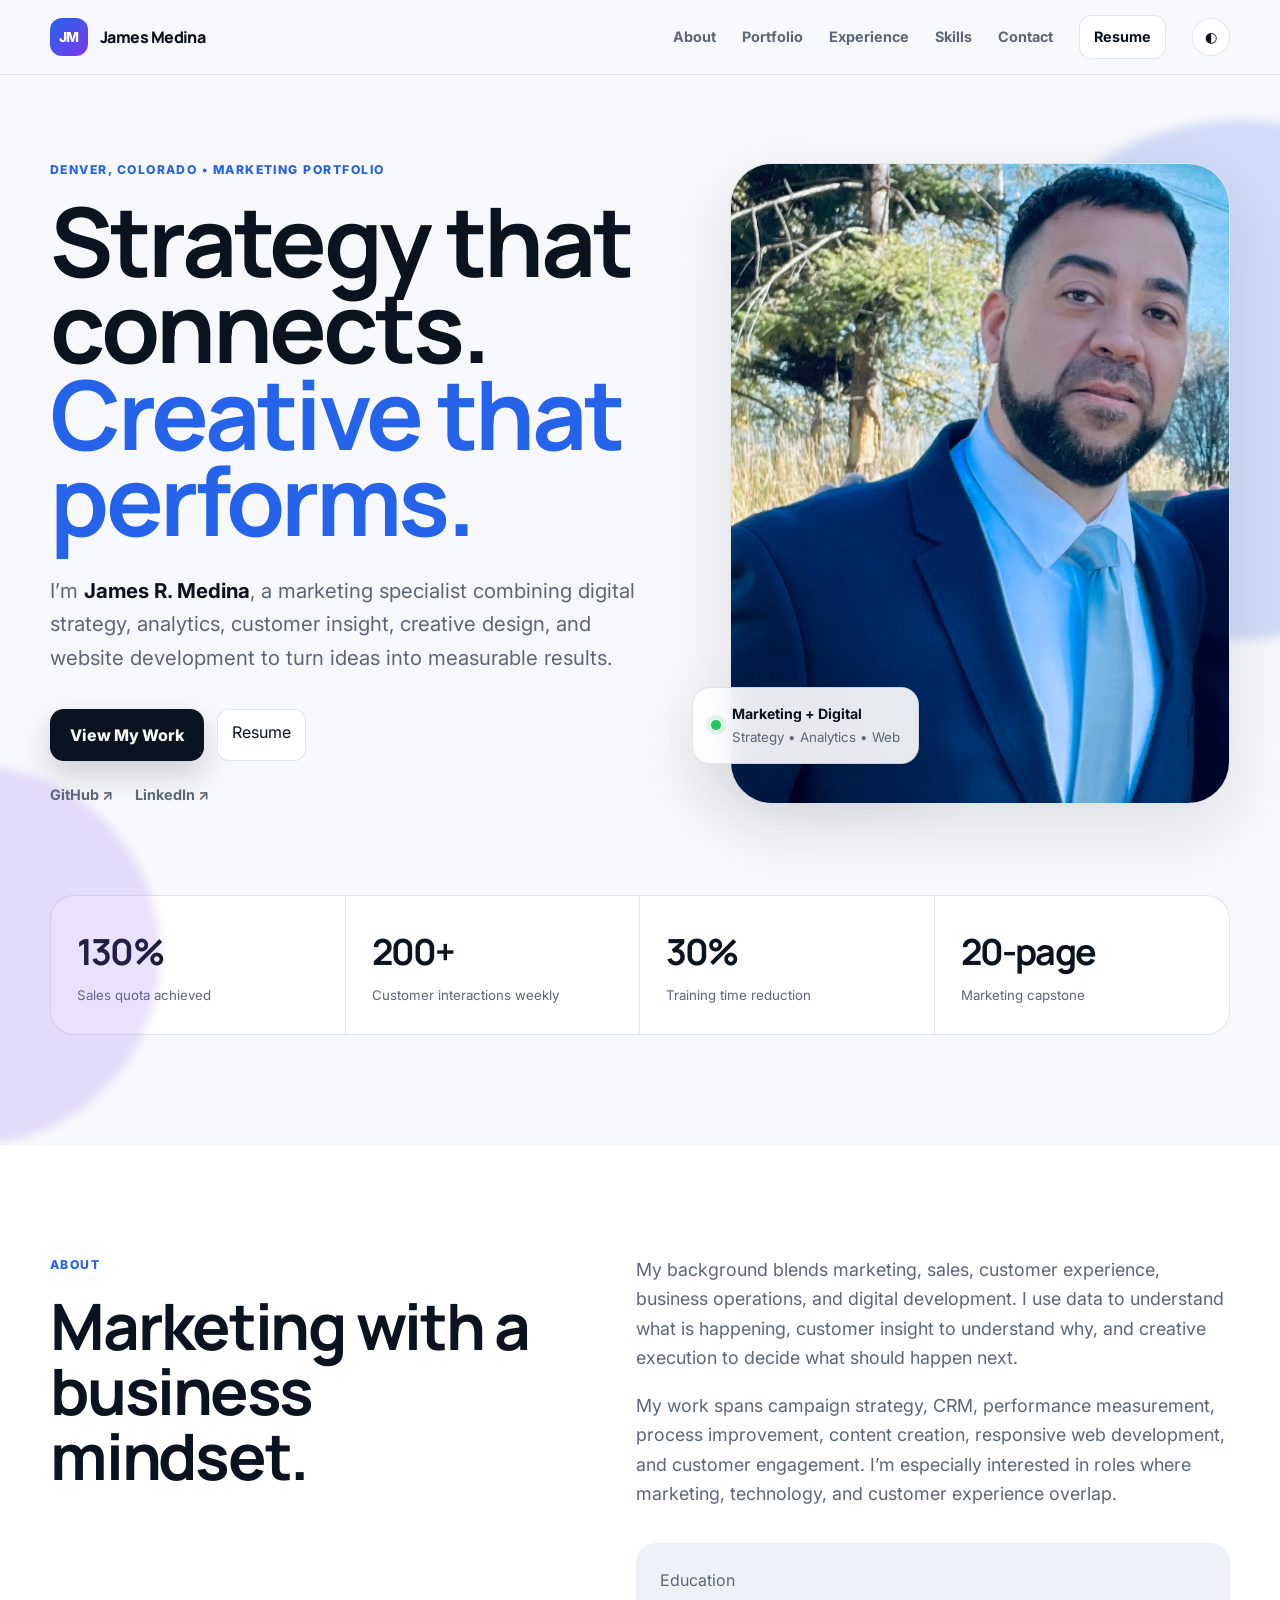
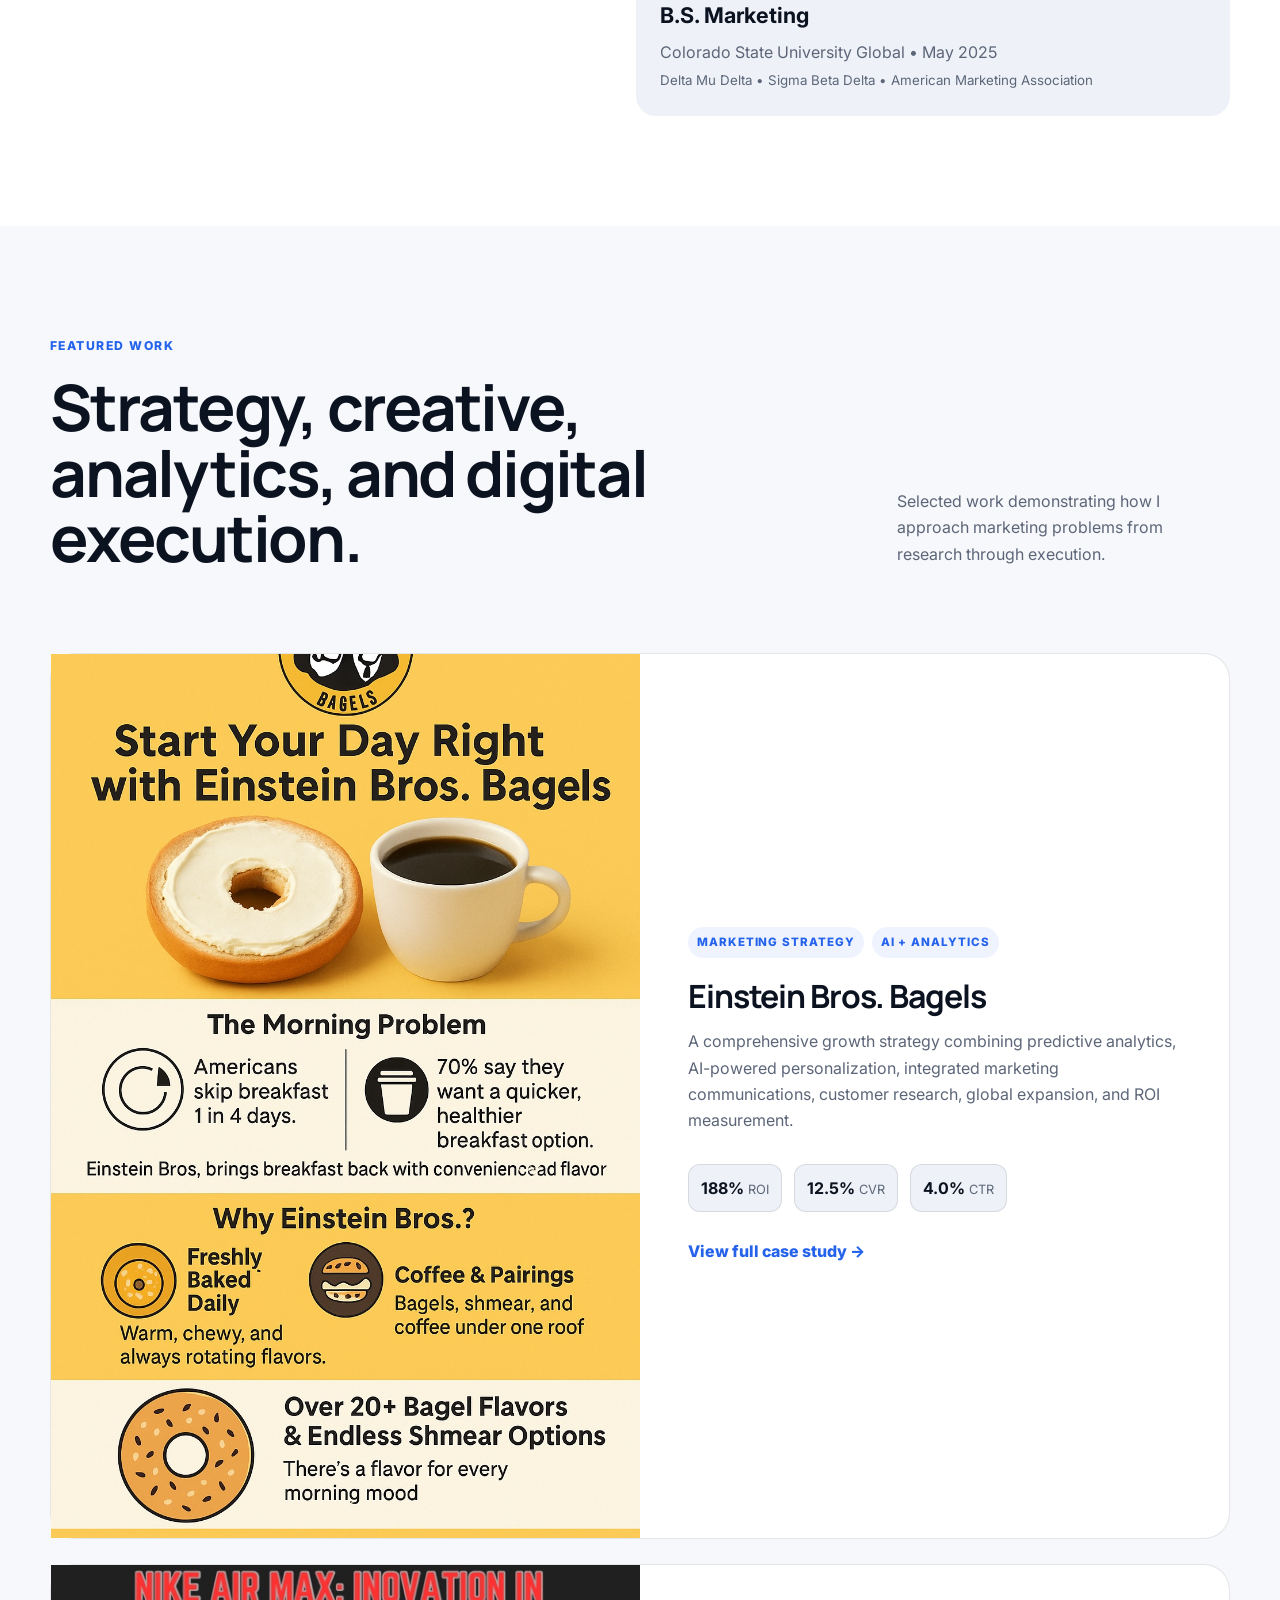
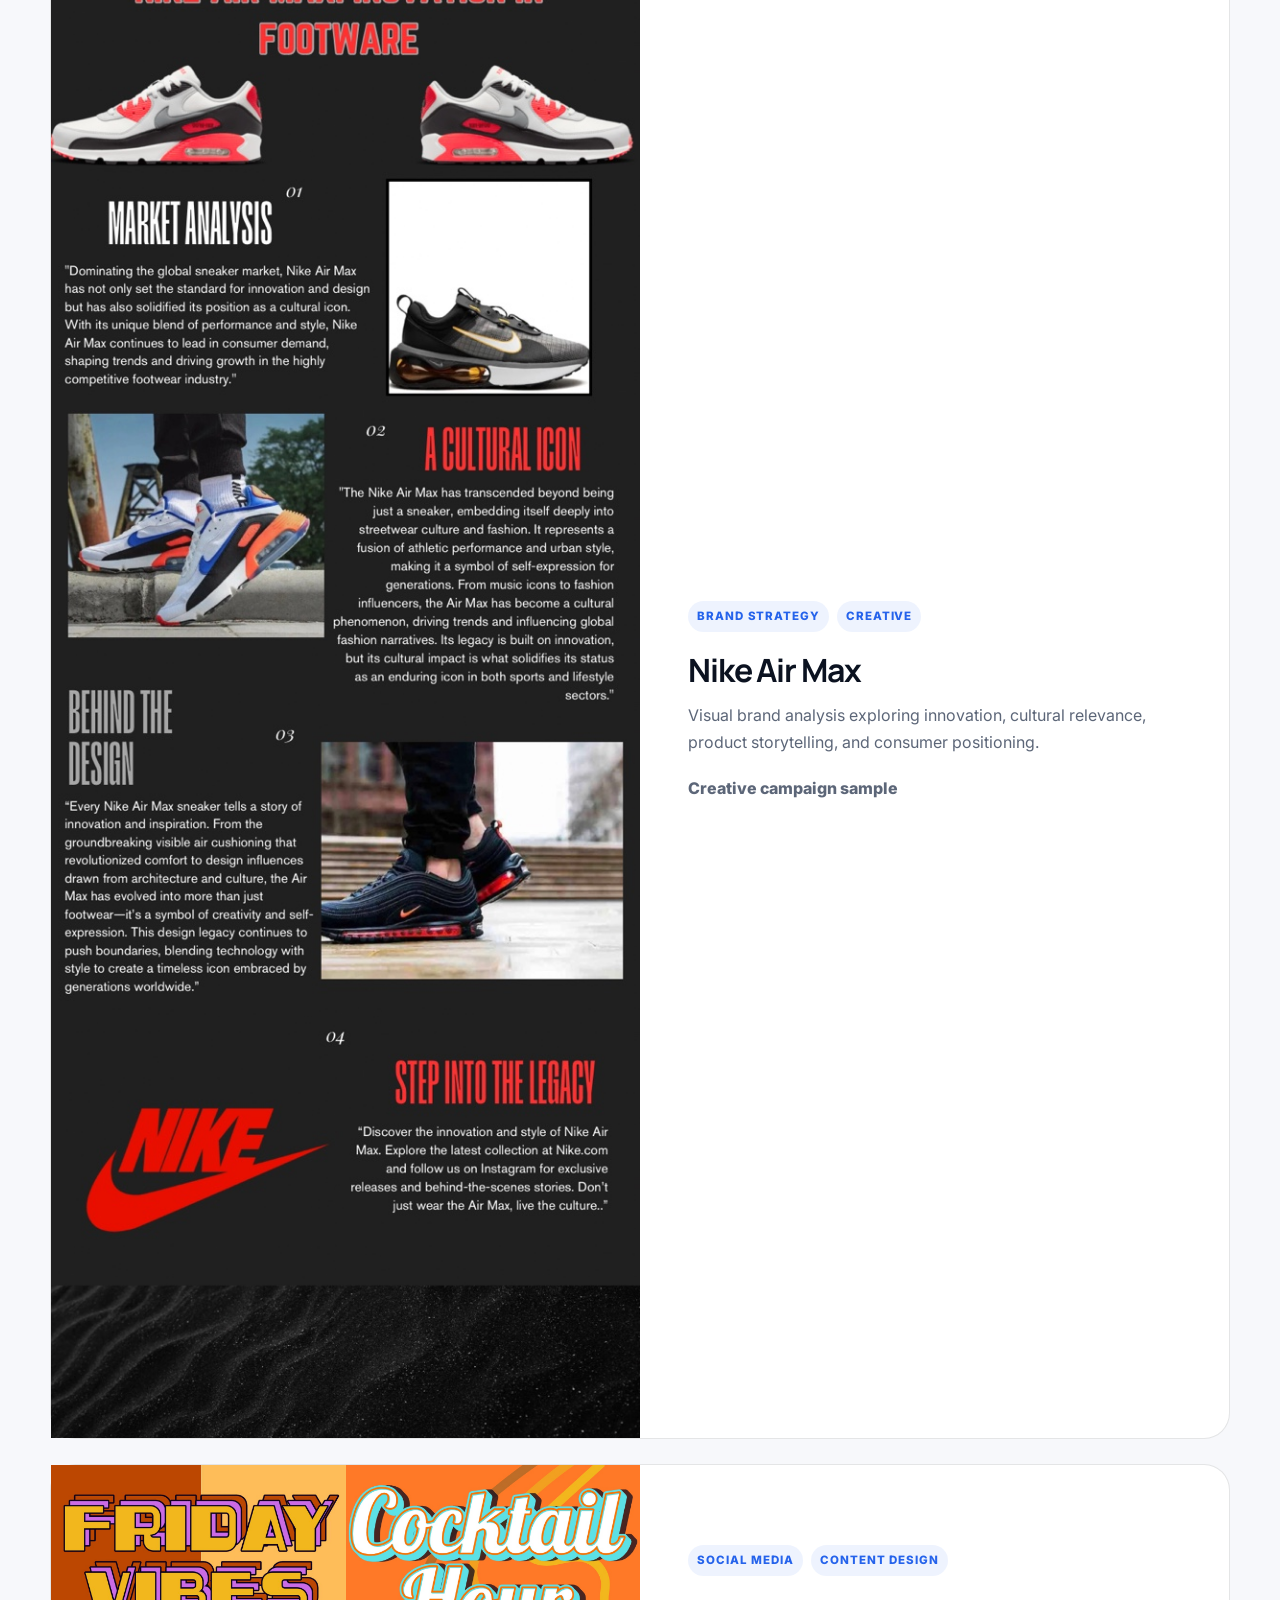
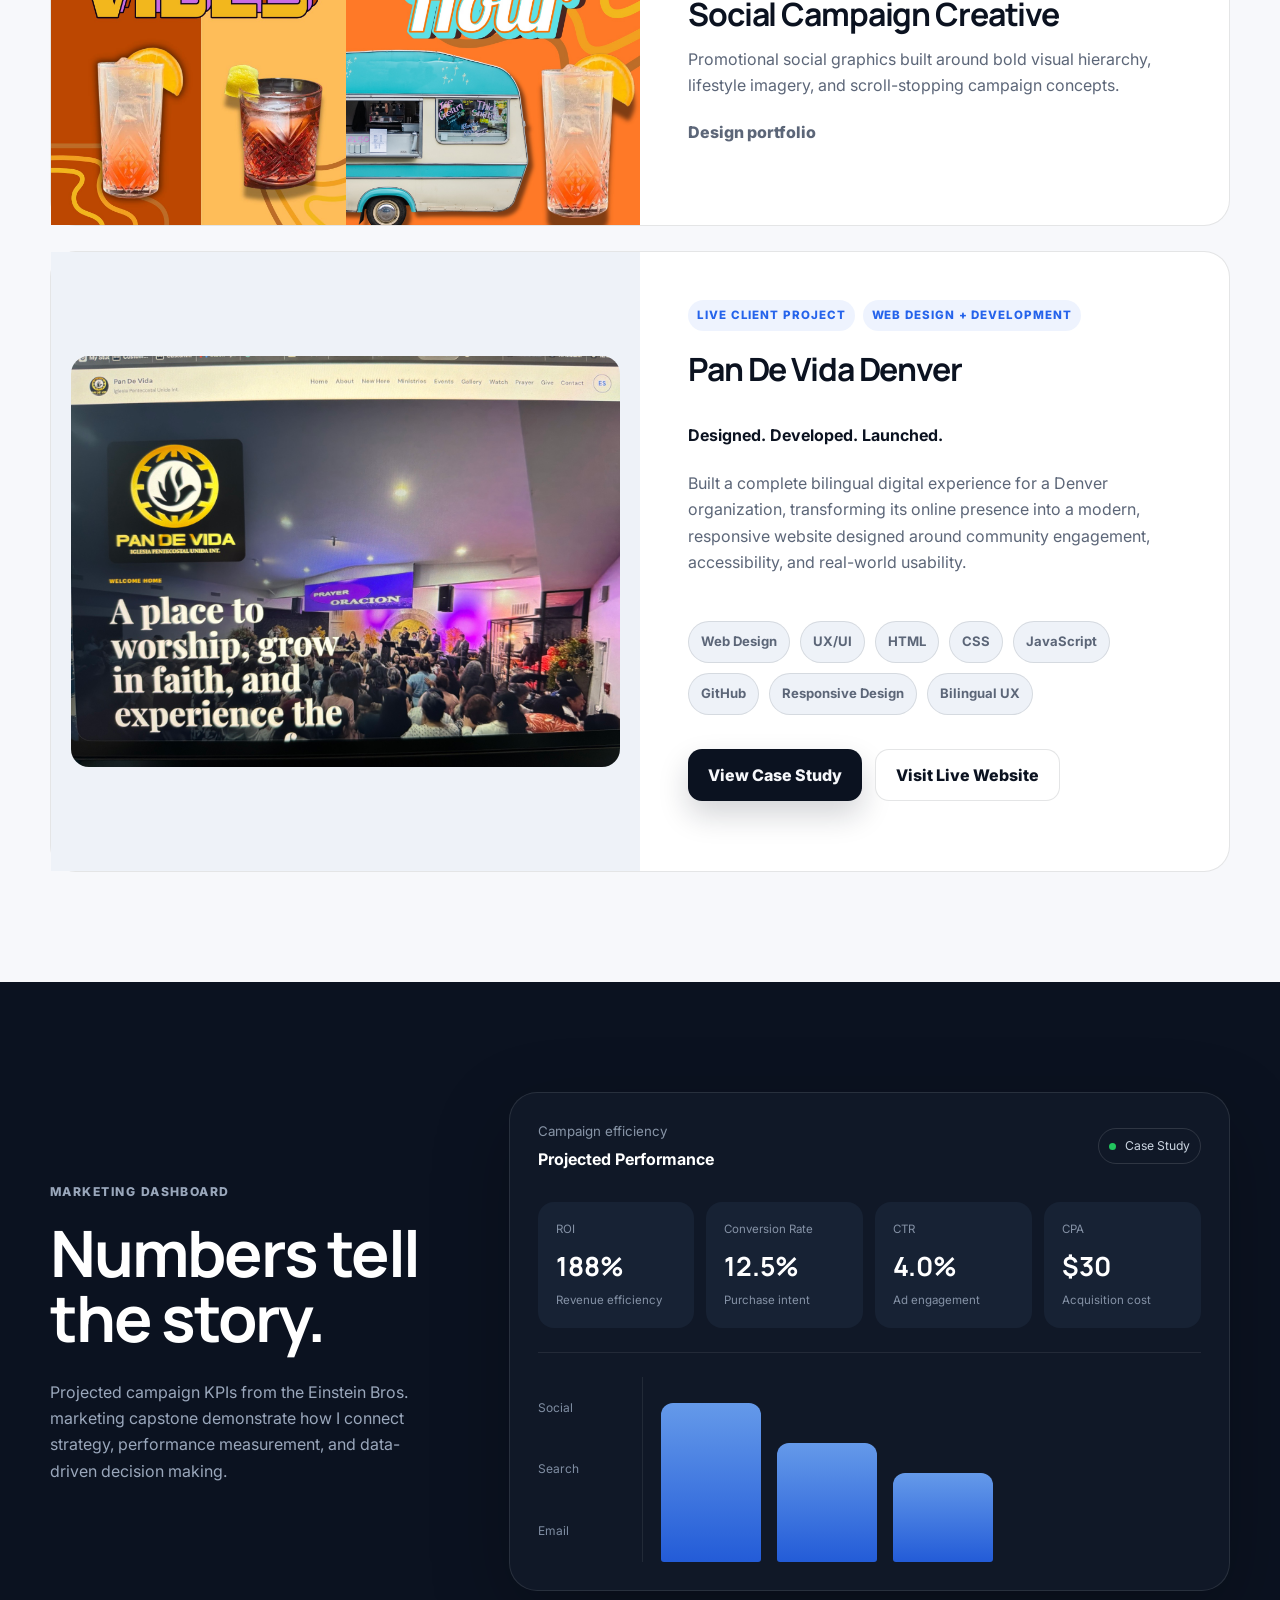
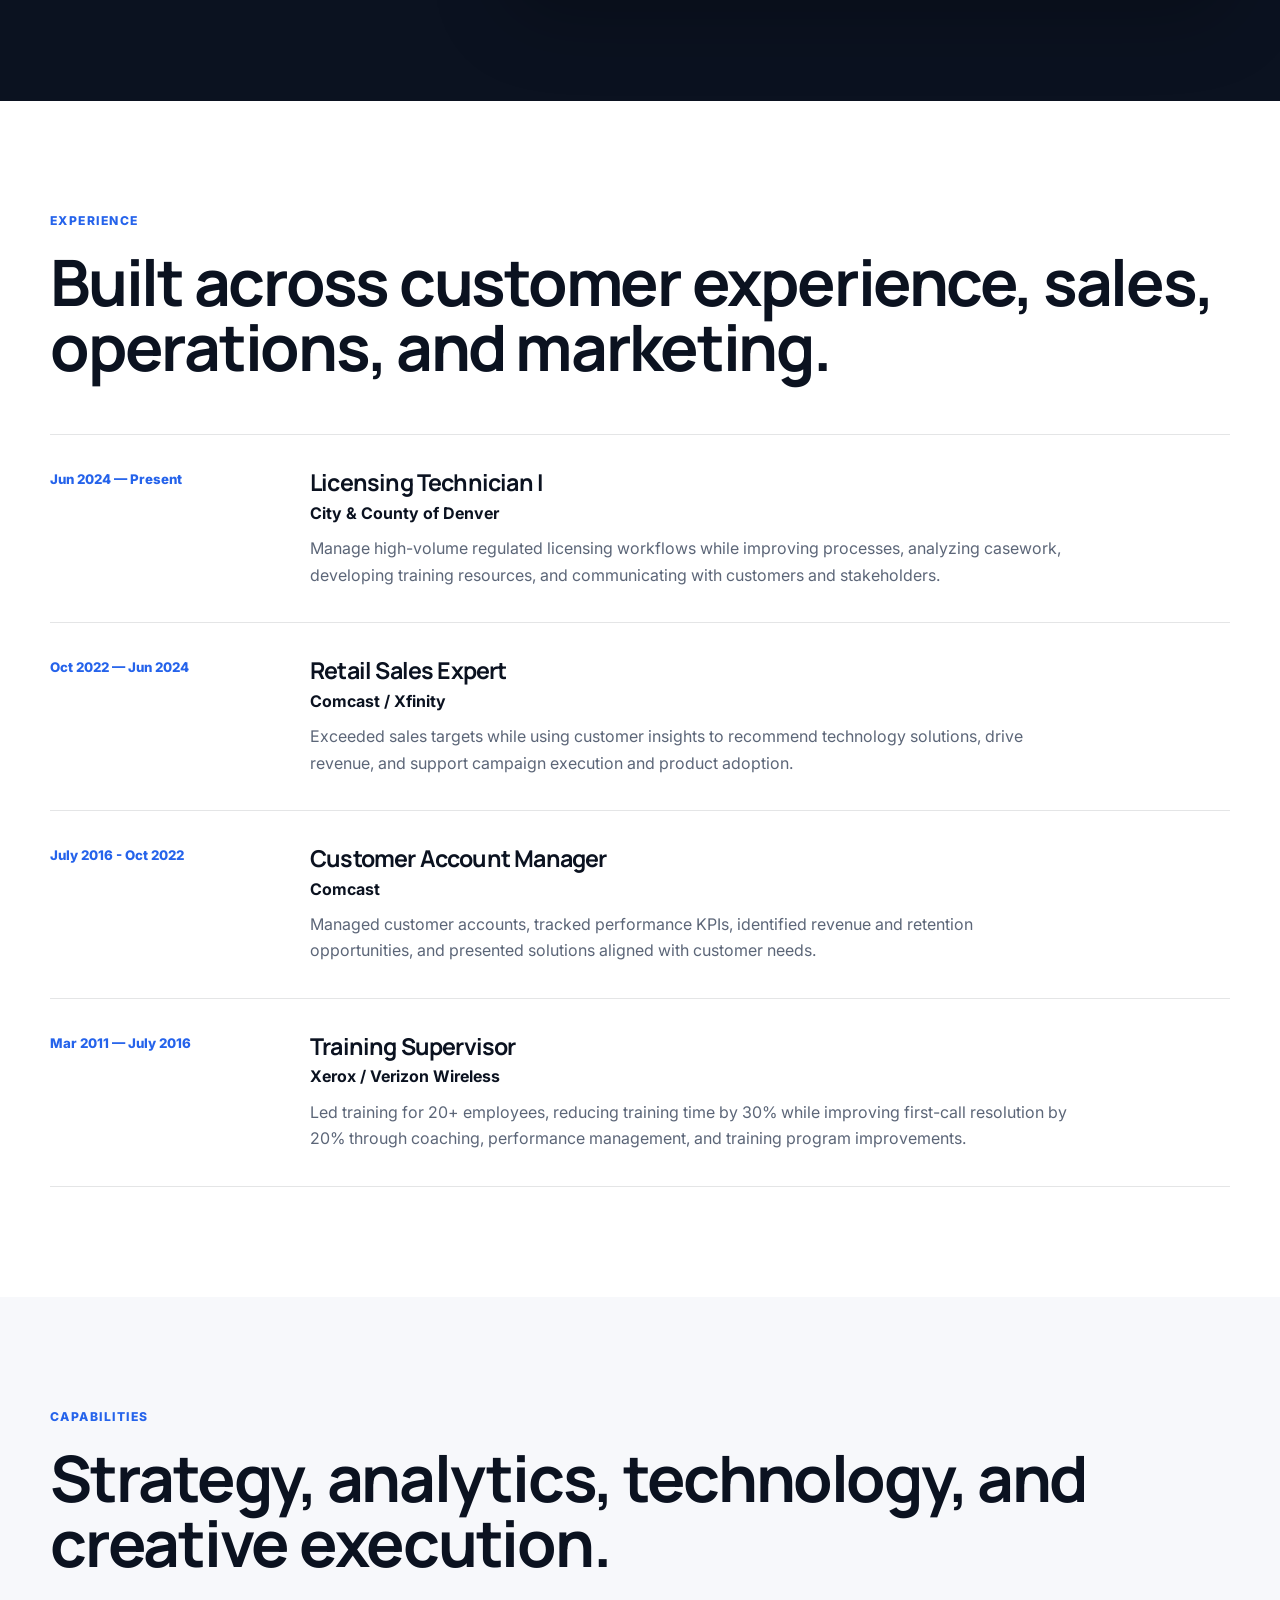
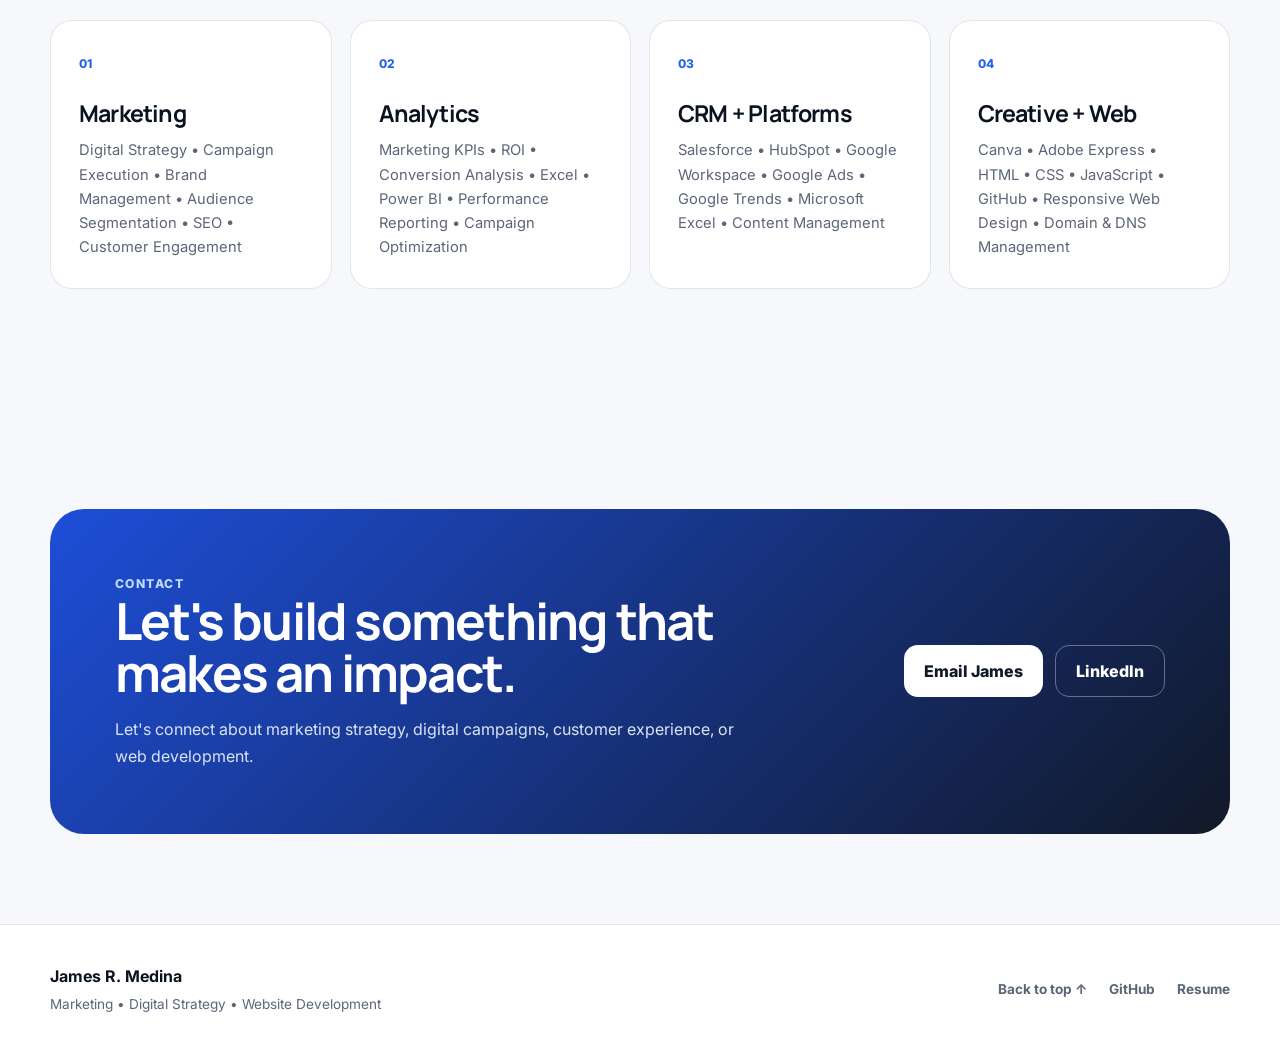
==== commit b9b01b3b: "Update index.html" ====
--- a/index.html
+++ b/index.html
@@ -322,8 +322,8 @@
       <div class="container contact-panel reveal">
         <div>
           <p class="eyebrow">Contact</p>
-          <h2>Have a role, project, or idea worth building?</h2>
-          <p>Let’s talk about marketing strategy, digital campaigns, customer experience, or website development.</p>
+          <h2>Let's build something that makes an impact.</h2>
+          <p>Let's connect about marketing strategy, digital campaigns, customer experience, or web development.</p>
         </div>
         <div class="contact-actions">
           <a class="button button-light" href="mailto:jamesrmedina@yahoo.com">Email James</a>
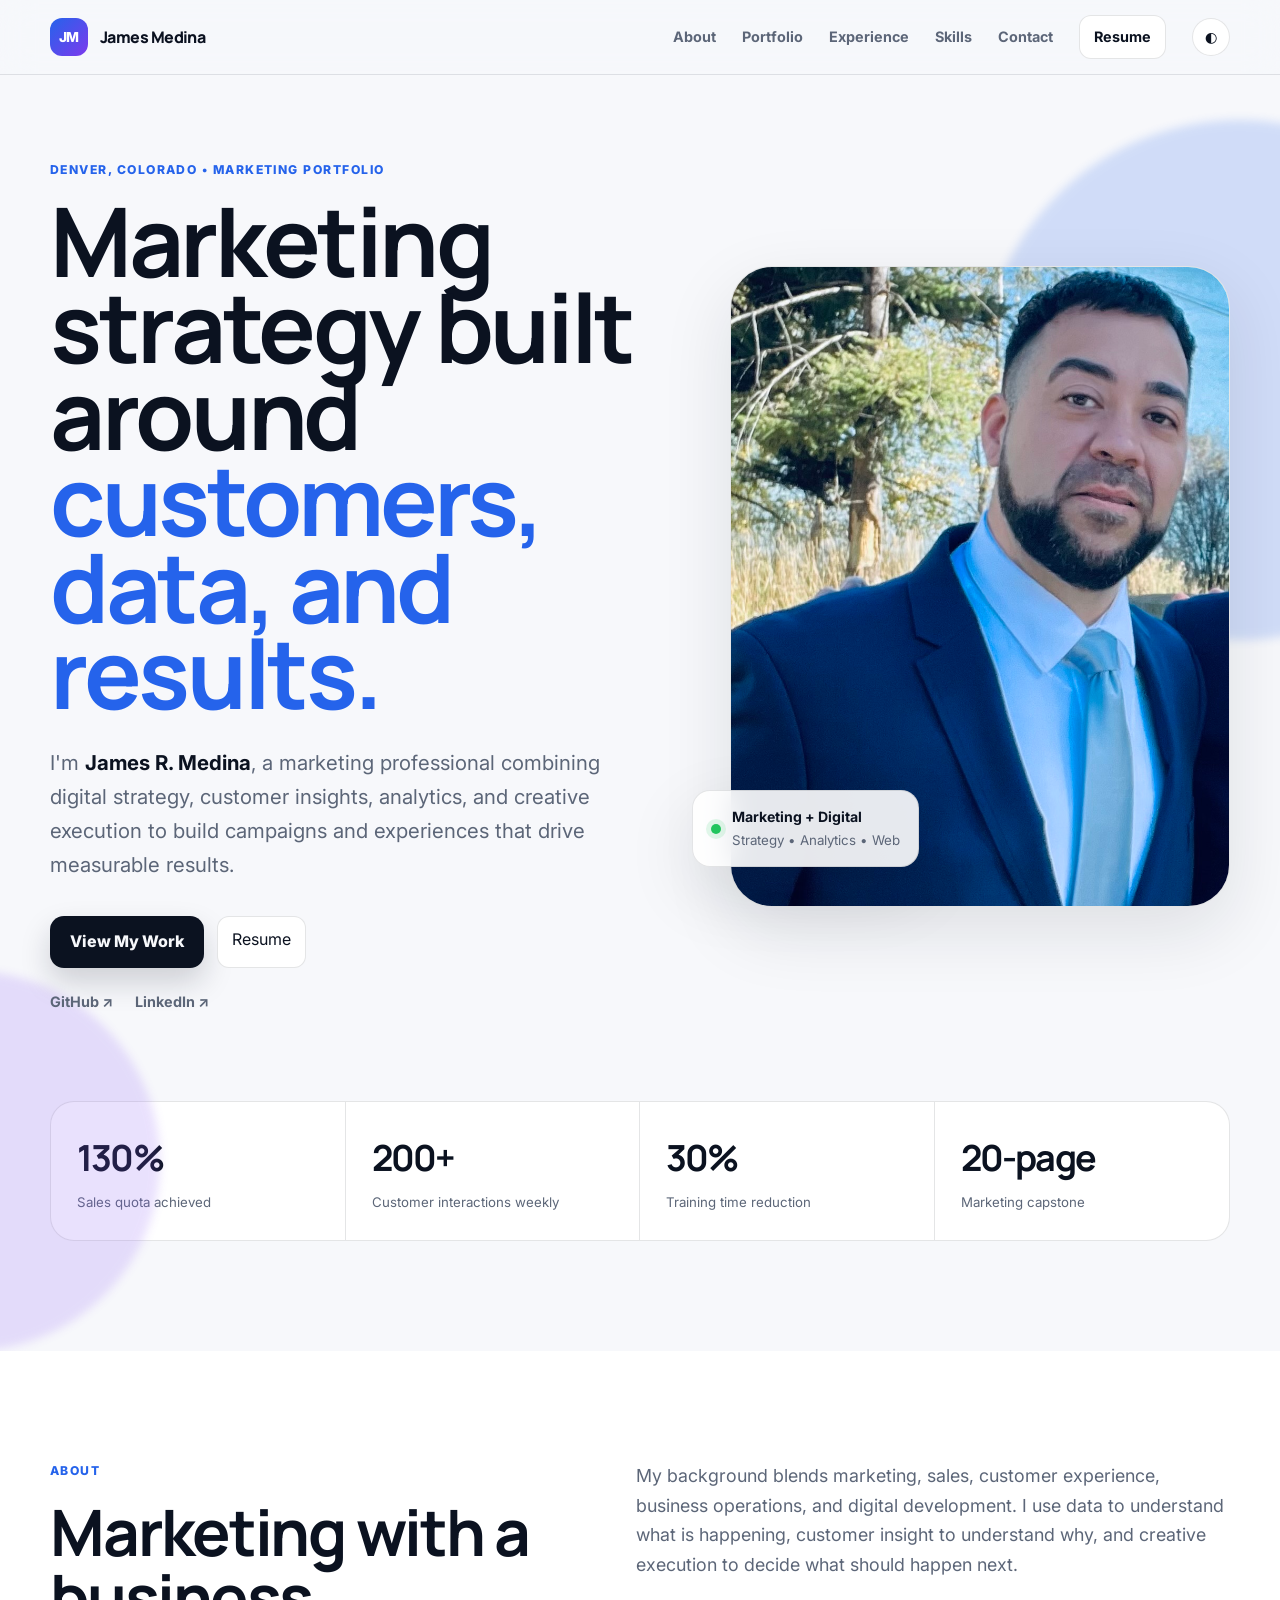
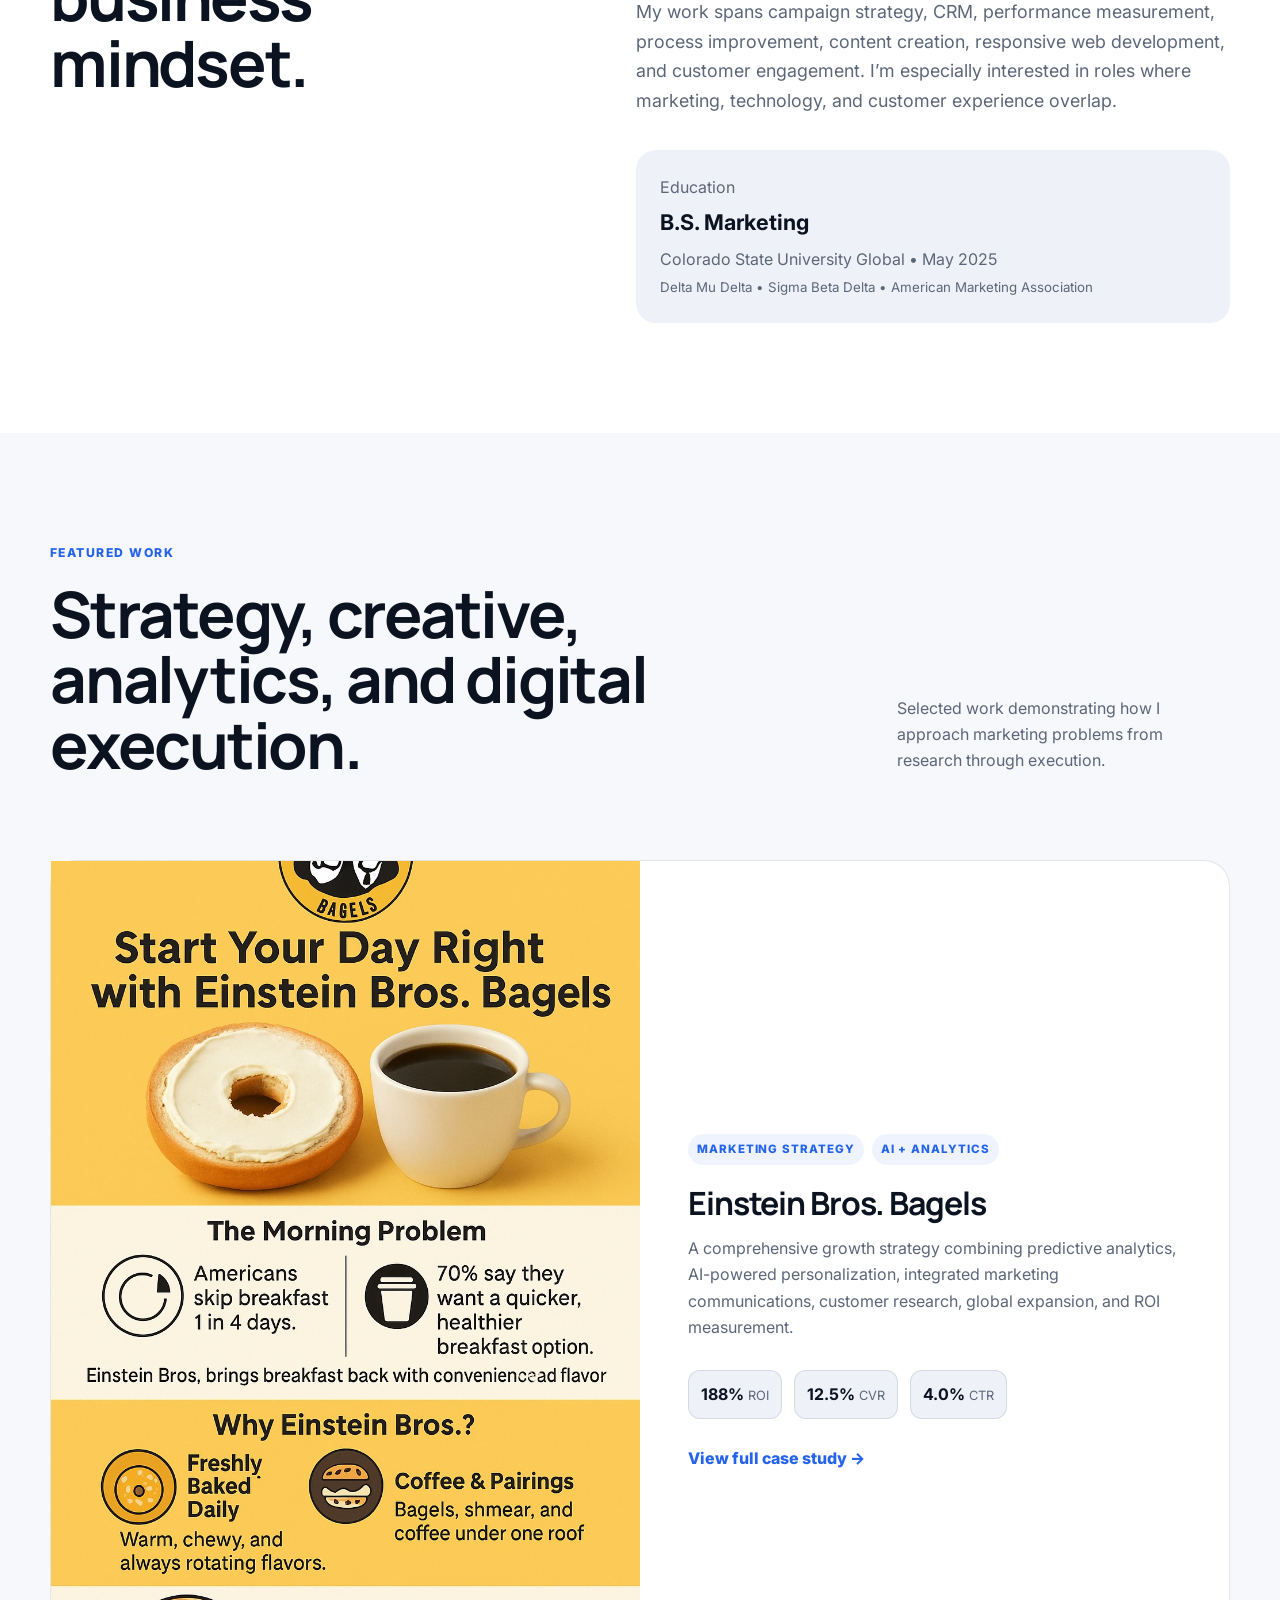
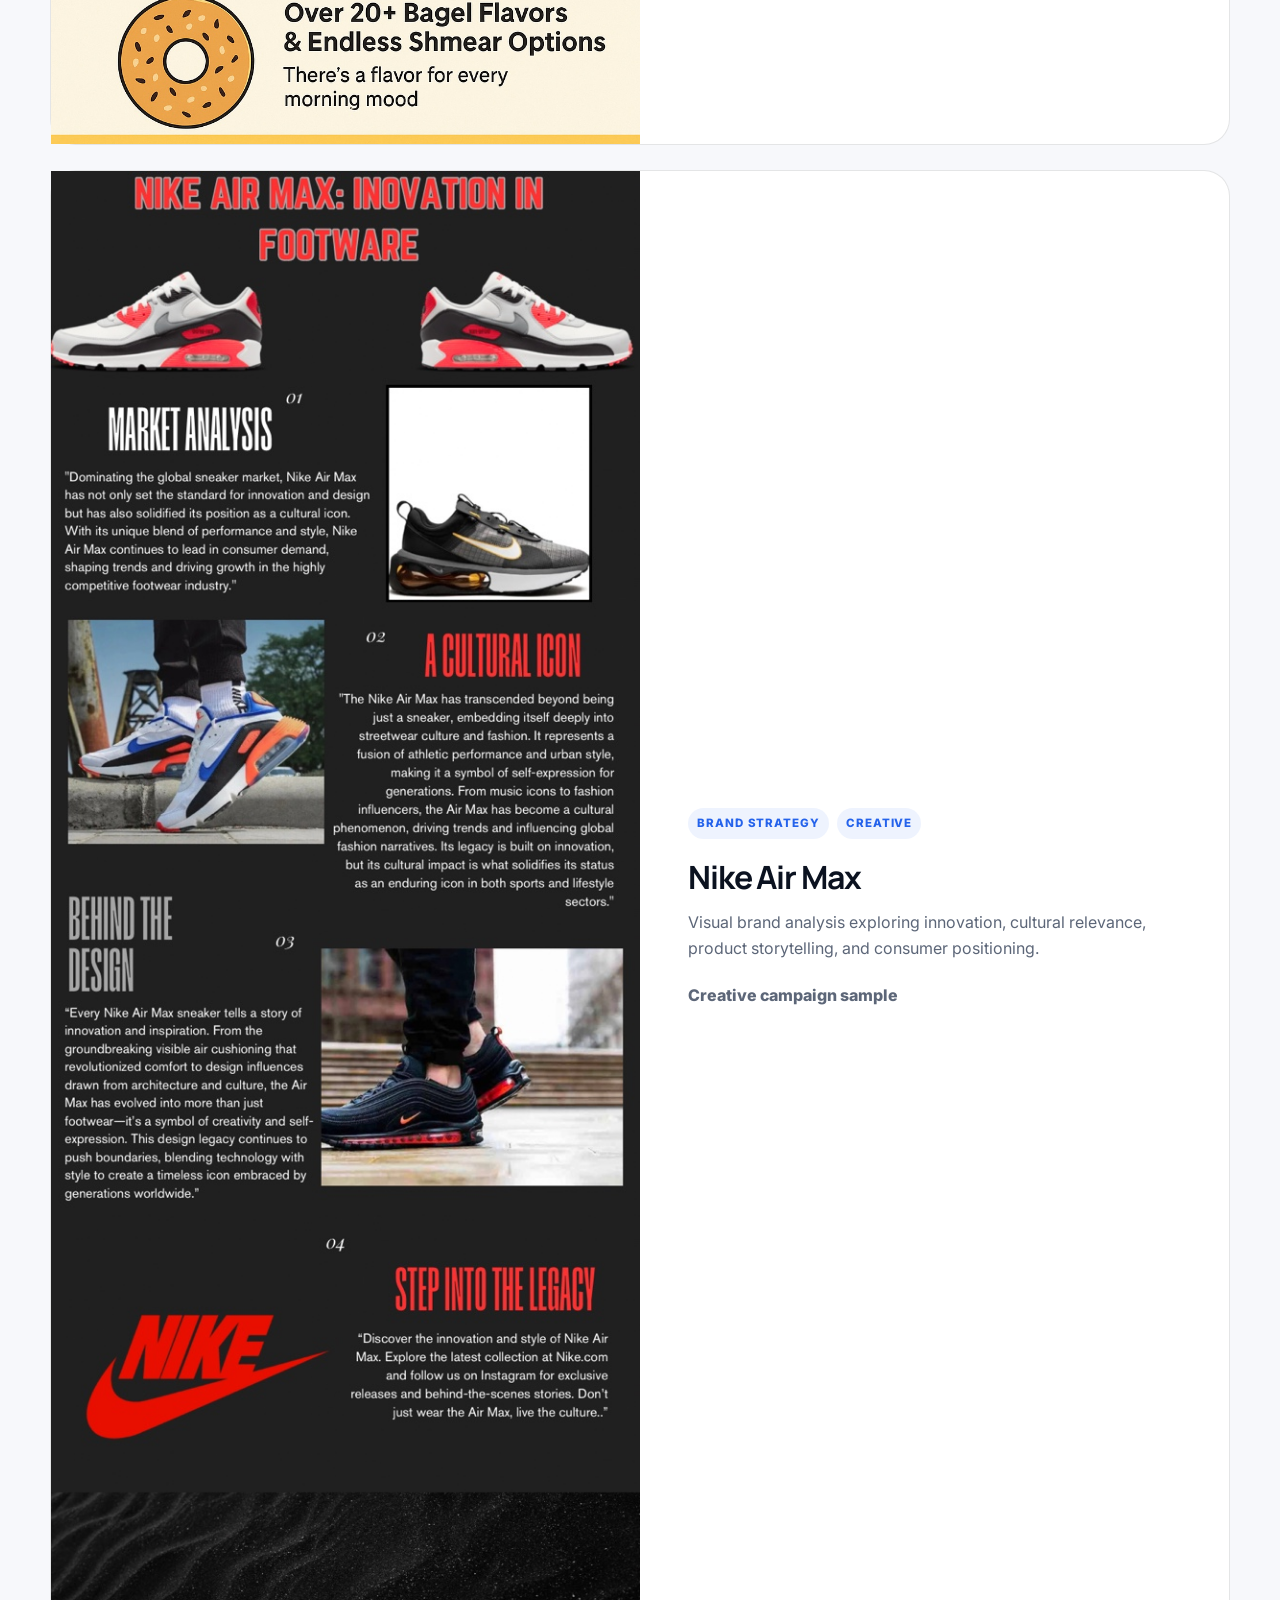
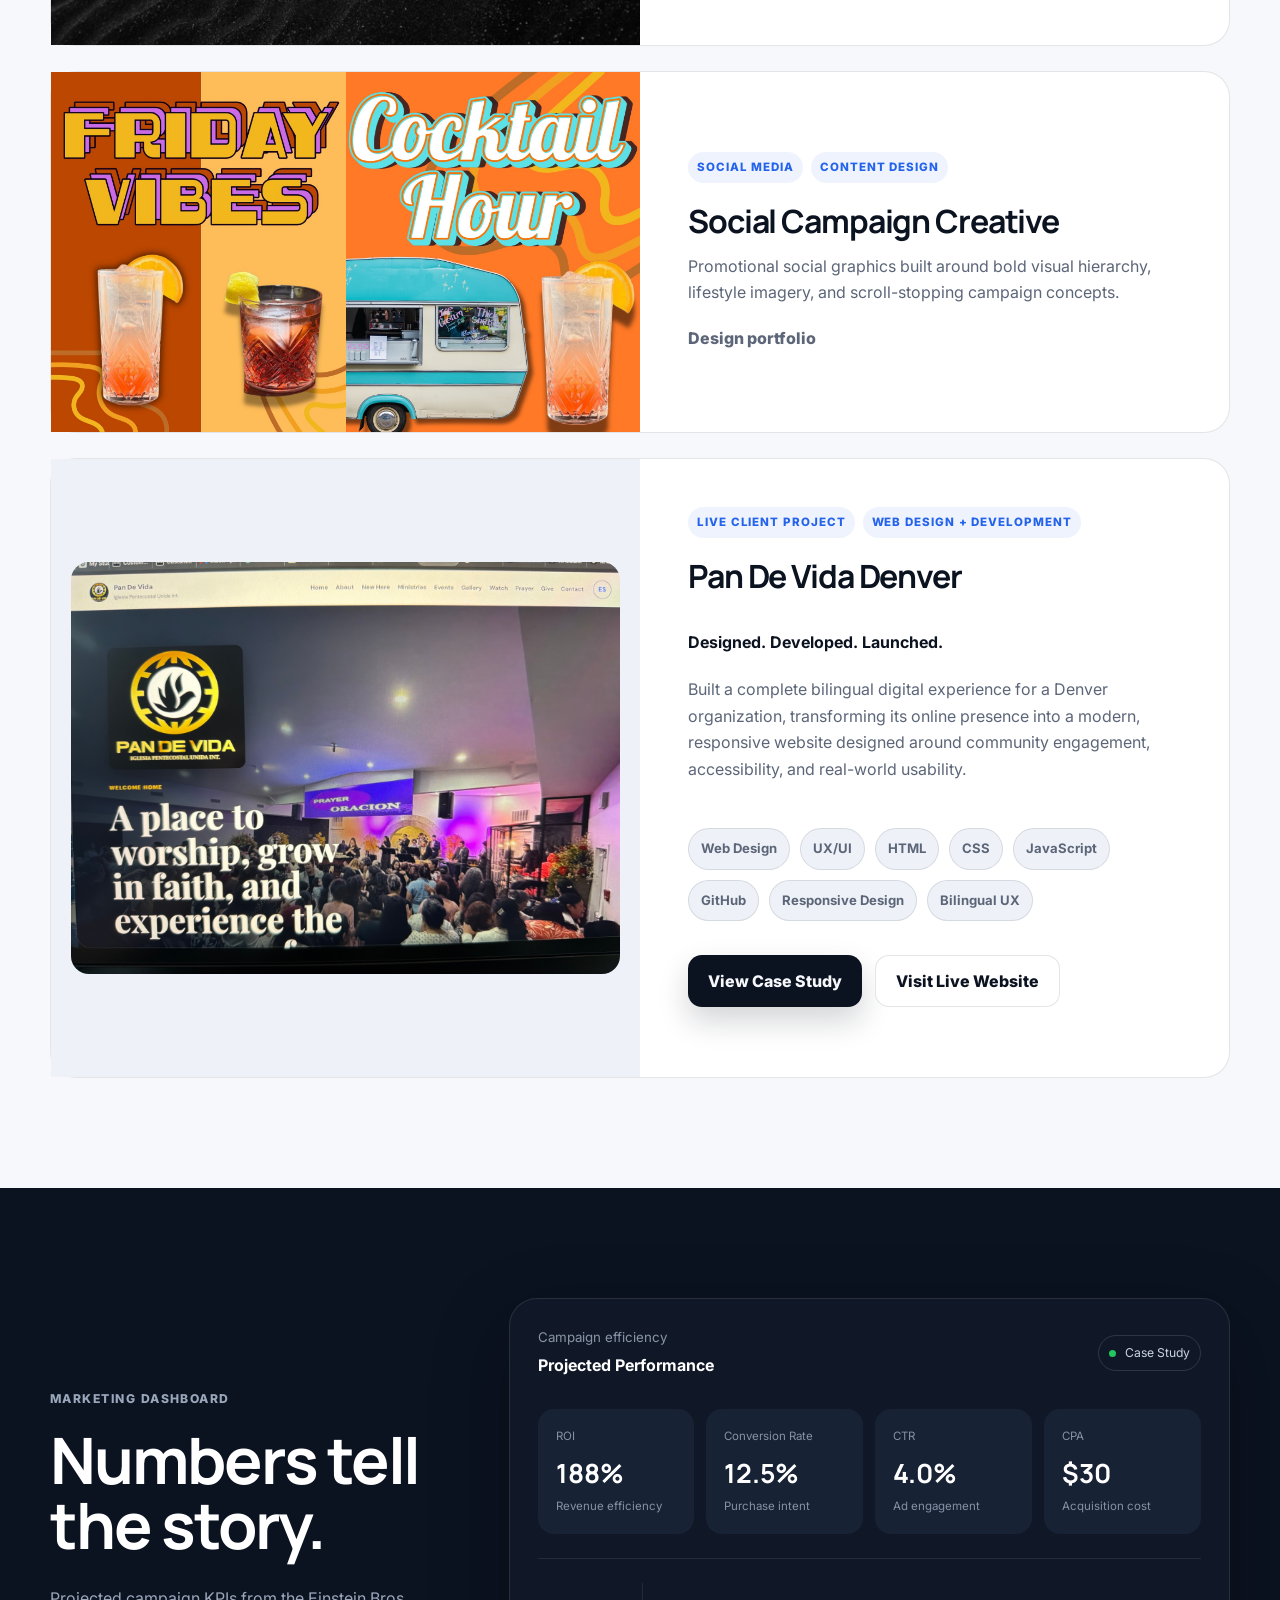
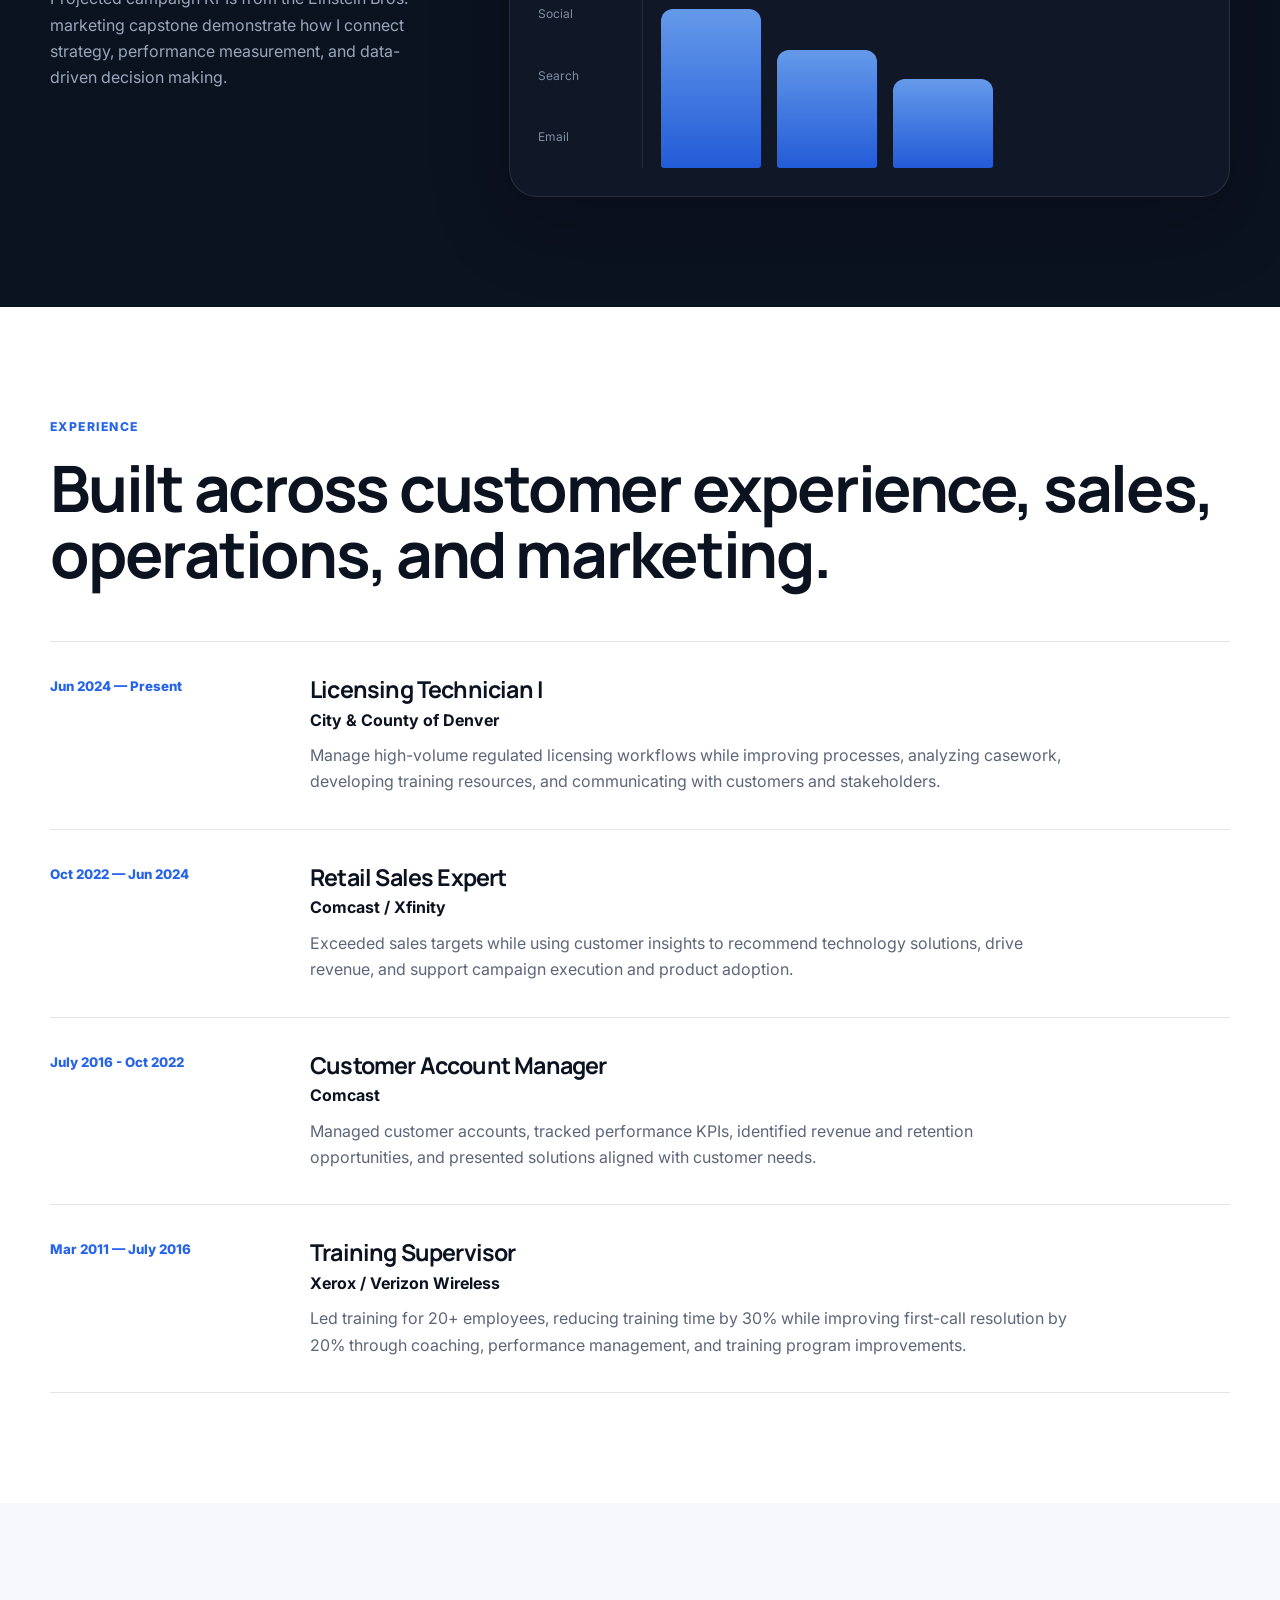
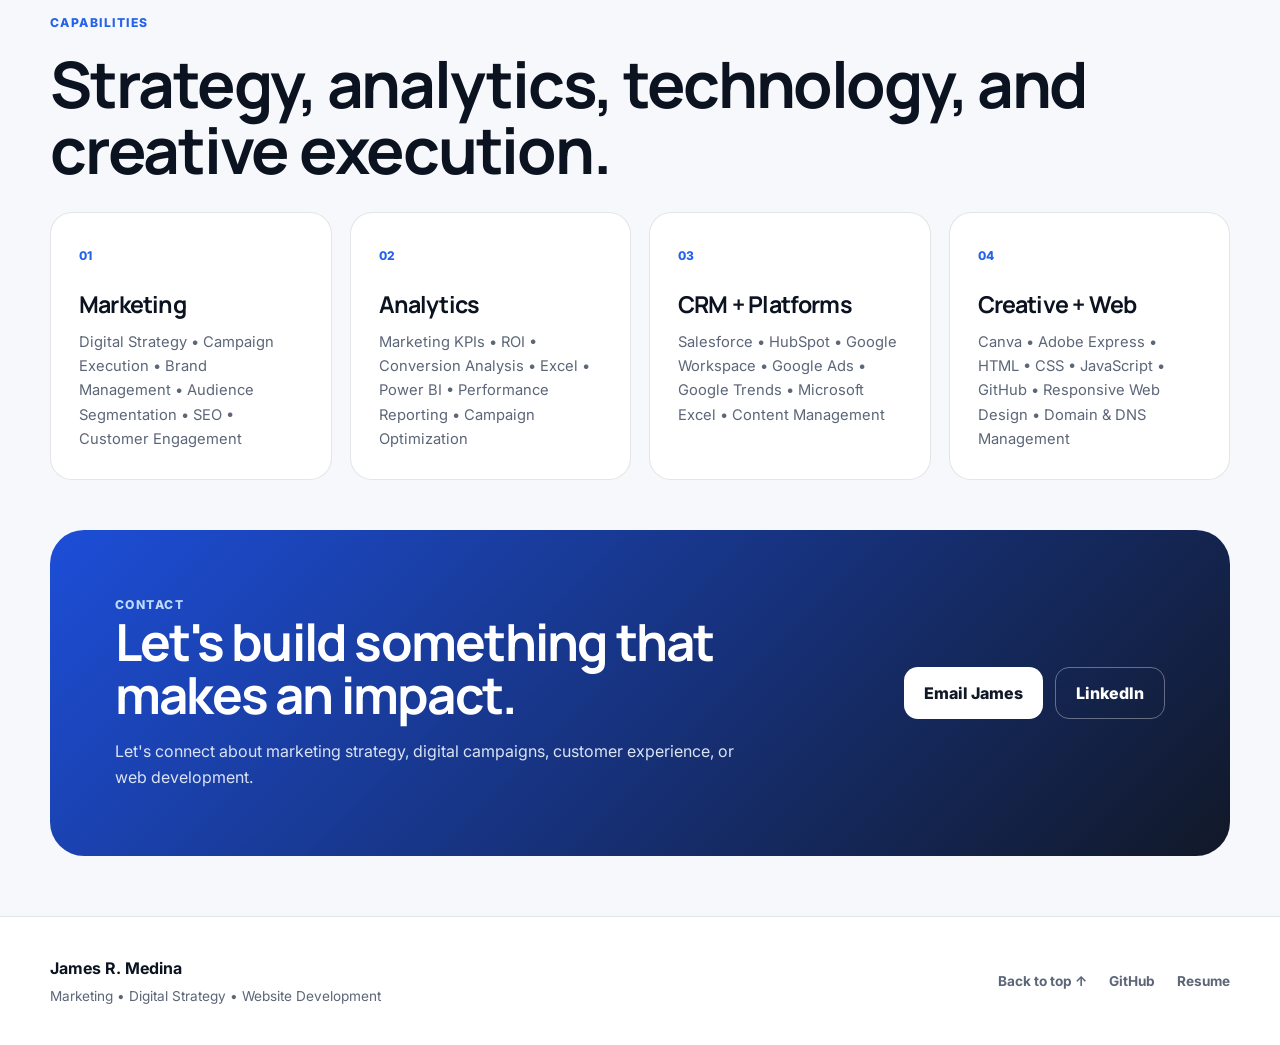
==== commit e1a6db52: "Update index.html" ====
--- a/index.html
+++ b/index.html
@@ -43,13 +43,15 @@
         <div class="hero-copy reveal">
           <p class="eyebrow">Denver, Colorado • Marketing Portfolio</p>
           <h1>
-            Strategy that connects.
-            <span>Creative that performs.</span>
-          </h1>
-          <p class="hero-intro">
-            I’m <strong>James R. Medina</strong>, a marketing specialist combining digital strategy,
-            analytics, customer insight, creative design, and website development to turn ideas into measurable results.
-          </p>
+         Marketing strategy built around
+         <span>customers, data, and results.</span>
+         </h1>
+
+         <p class="hero-intro">
+         I'm <strong>James R. Medina</strong>, a marketing professional combining digital strategy,
+         customer insights, analytics, and creative execution to build campaigns and experiences
+         that drive measurable results.
+         </p>
 
           <div class="hero-actions">
             <a class="button button-primary" href="#work">View My Work</a>
--- a/style.css
+++ b/style.css
@@ -41,6 +41,7 @@
 button { font: inherit; }
 .container { width: min(calc(100% - 40px), var(--container)); margin-inline: auto; }
 .section { padding: 110px 0; position: relative; overflow: hidden; }
+.skills-section { padding-bottom: 50px; }
 h1,h2,h3,.brand-name { font-family: Manrope, Inter, sans-serif; letter-spacing: -.035em; }
 h1,h2,h3,p { margin-top: 0; }
 h2 { font-size: clamp(2.2rem, 5vw, 4.6rem); line-height: 1.02; margin-bottom: 28px; }
@@ -197,13 +198,13 @@
 .company { color: var(--text); font-weight: 700; margin-bottom: 9px; }
 .timeline-item div p:last-child { max-width: 760px; margin-bottom: 0; }
 
-.skill-columns { display: grid; grid-template-columns: repeat(4,1fr); gap: 18px; margin-top: 45px; }
+.skill-columns { display: grid; grid-template-columns: repeat(4,1fr); gap: 18px; margin-top: 30px; }
 .skill-card { border: 1px solid var(--line); background: var(--surface); border-radius: 22px; padding: 28px; }
 .skill-card > span { color: var(--blue); font-weight: 800; font-size: .75rem; }
 .skill-card h3 { margin: 24px 0 12px; }
 .skill-card p { font-size: .92rem; margin-bottom: 0; }
 
-.contact-section { padding-bottom: 90px; }
+.contact-section { padding-top: 0; padding-bottom: 60px; }
 .contact-panel { background: linear-gradient(135deg,#1d4ed8,#111827); border-radius: 34px; padding: 65px; display: grid; grid-template-columns: 1.25fr .75fr; gap: 50px; align-items: center; color: white; }
 .contact-panel h2 { font-size: clamp(2.3rem,4vw,4rem); margin-bottom: 18px; }
 .contact-panel p { color: #dbe4f3; max-width: 650px; margin-bottom: 0; }
@@ -367,3 +368,15 @@
     object-position: center;
     border-radius: 18px;
 }
+/* Improve readability on dark analytics section */
+.analytics-section,
+.analytics-section p,
+.analytics-section h1,
+.analytics-section h2,
+.analytics-section h3 {
+  color: #ffffff;
+}
+
+.analytics-section .muted {
+  color: #e2e8f0;
+}
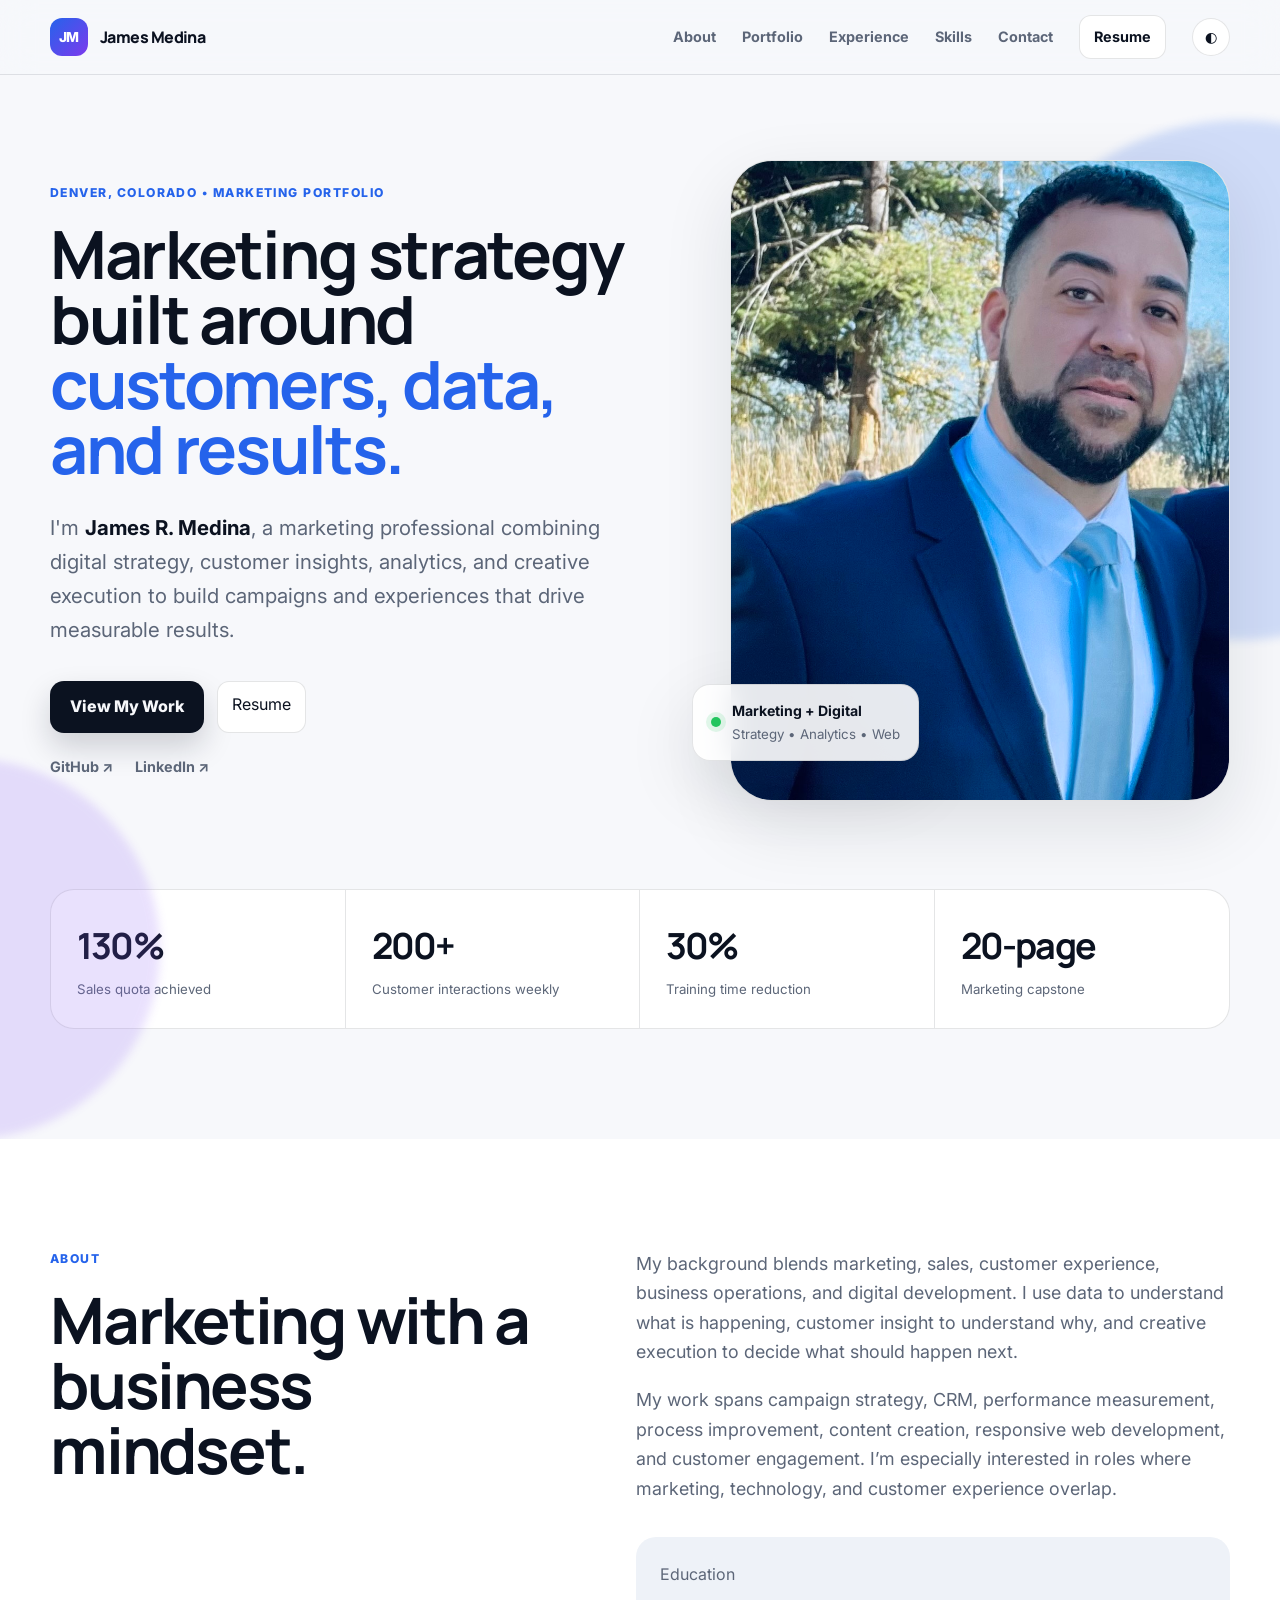
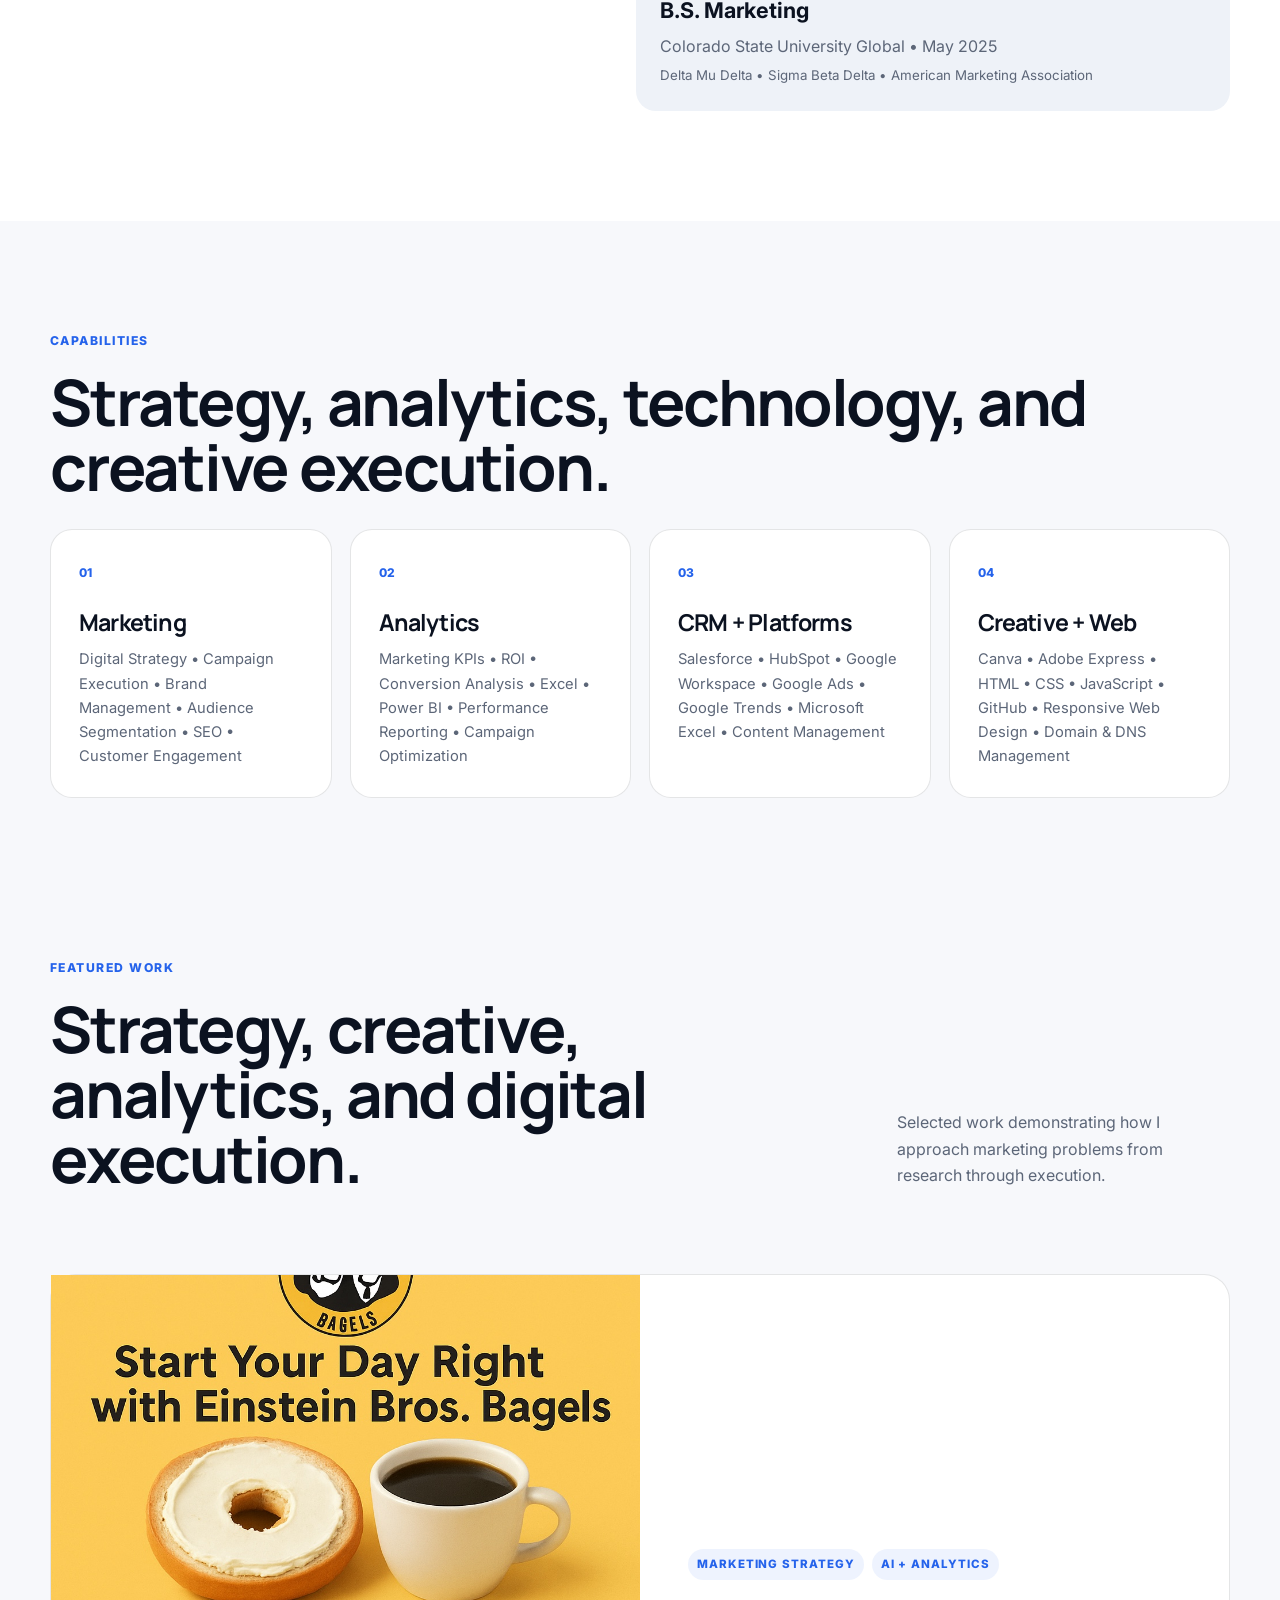
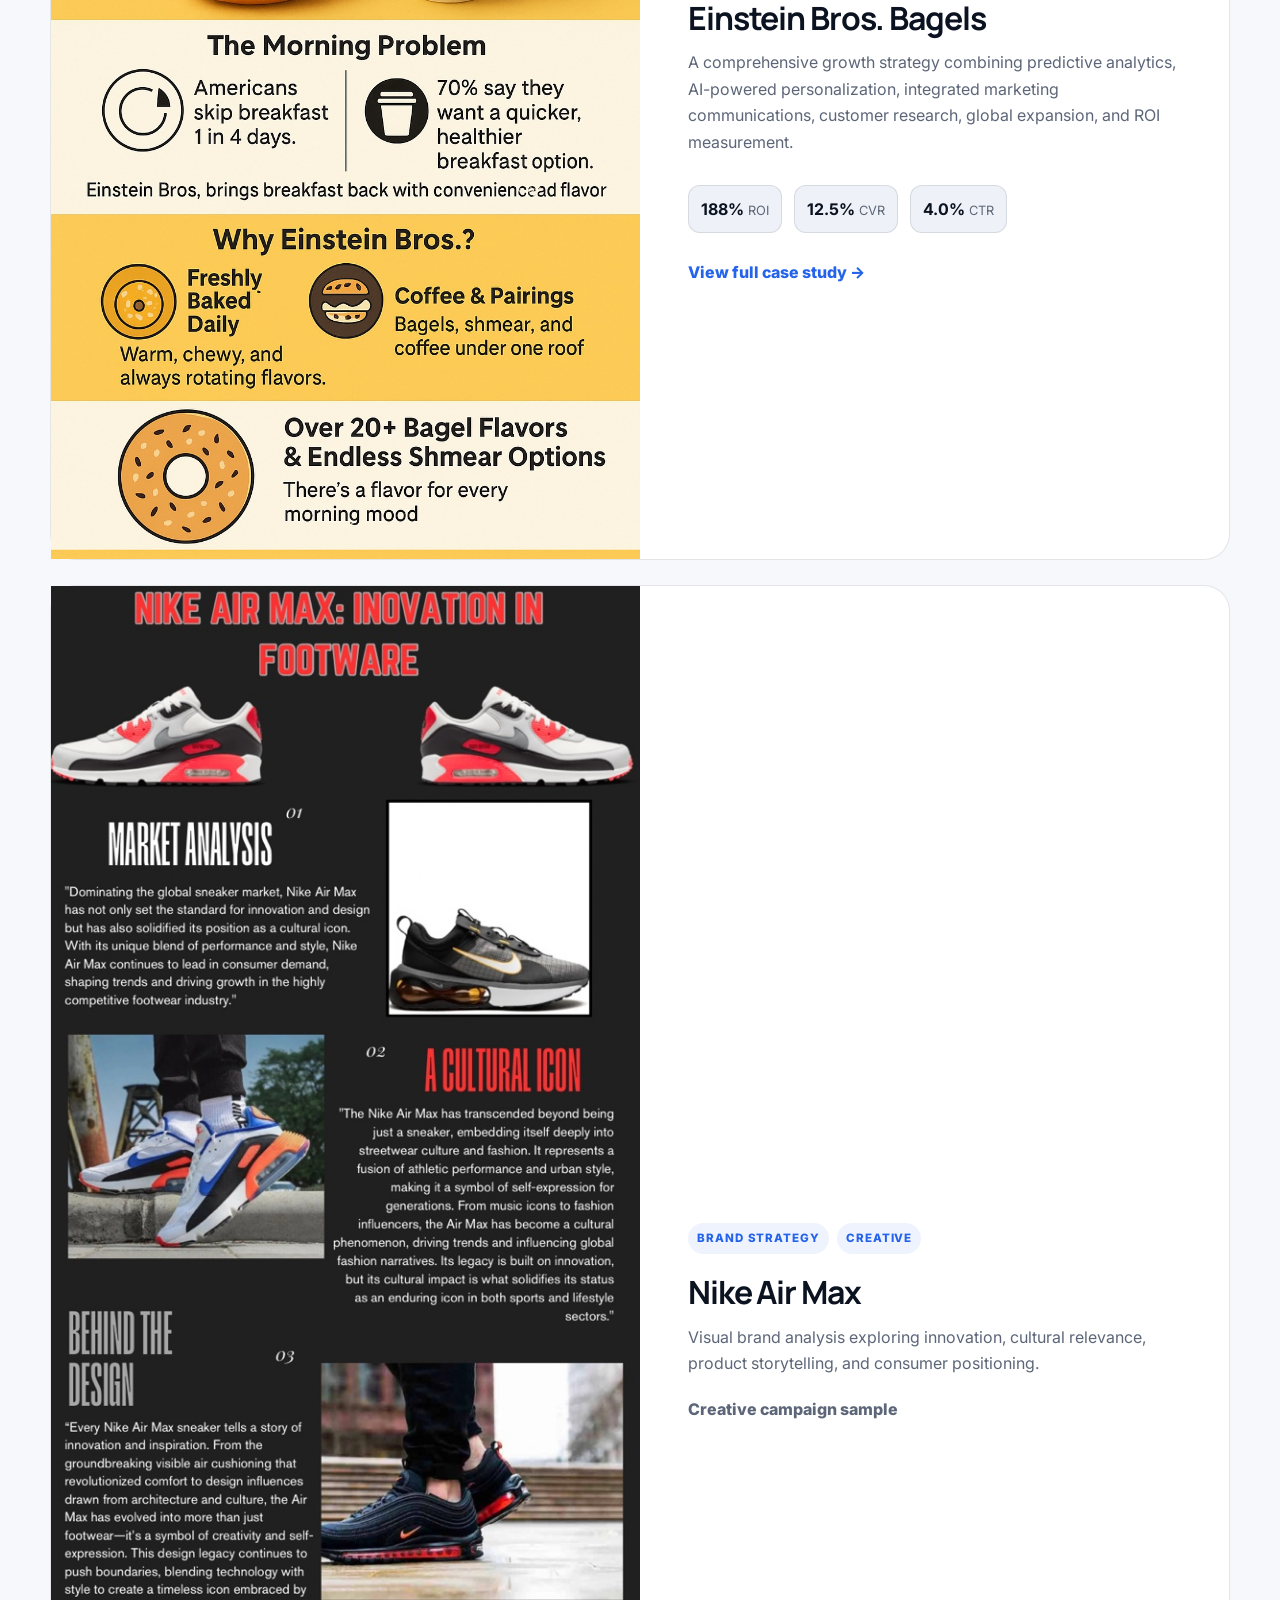
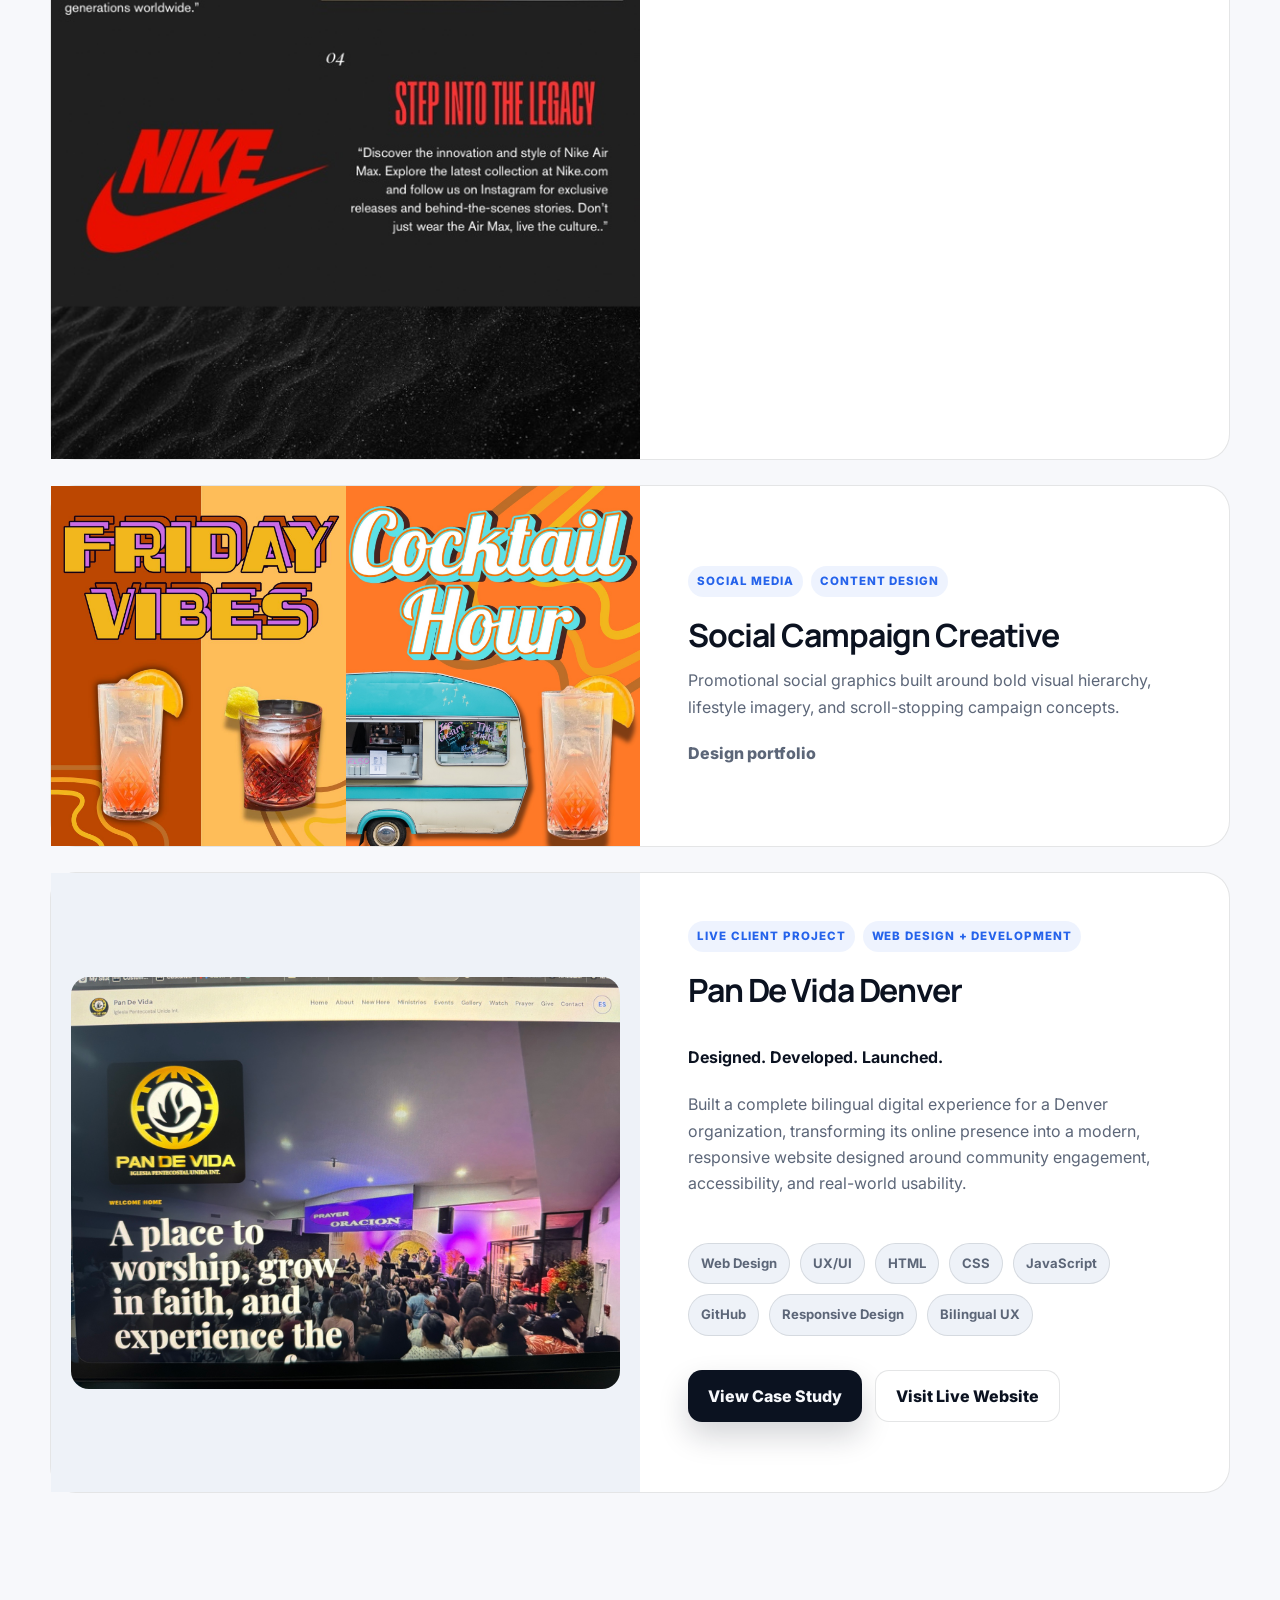
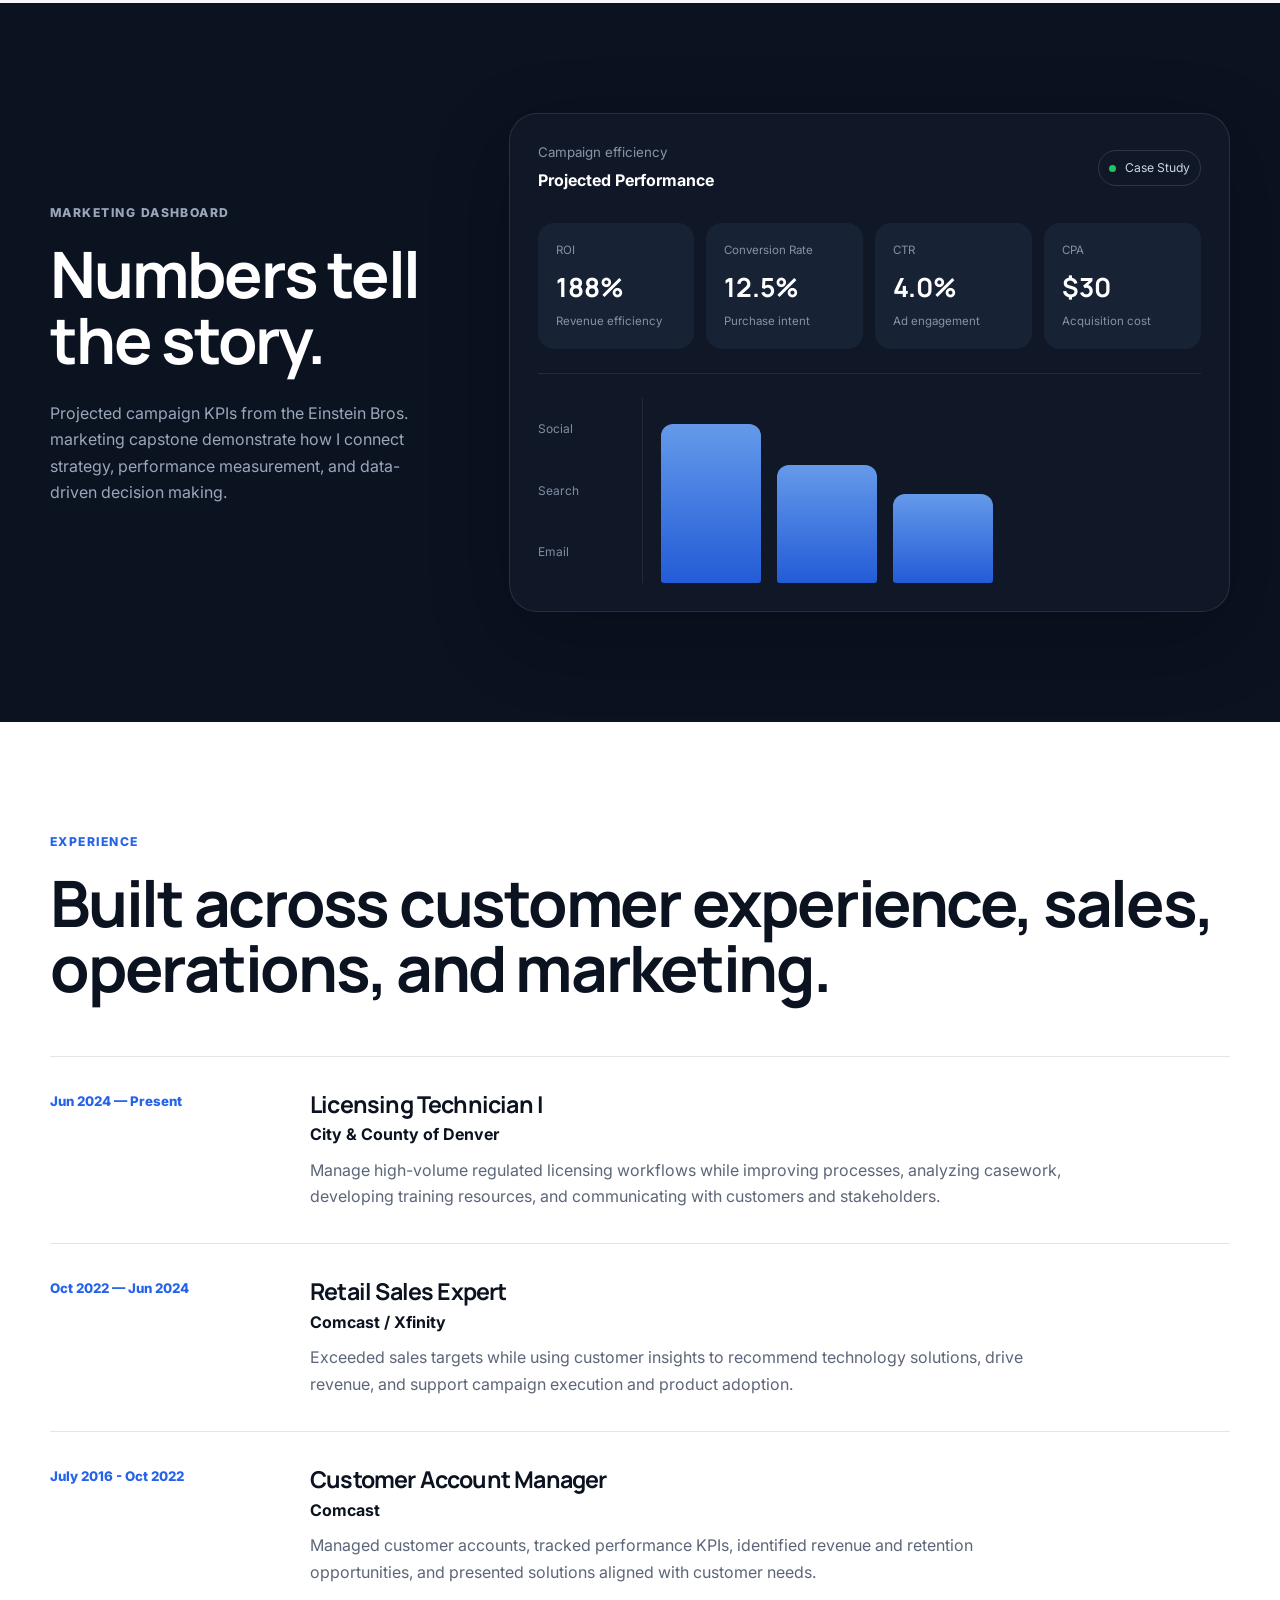
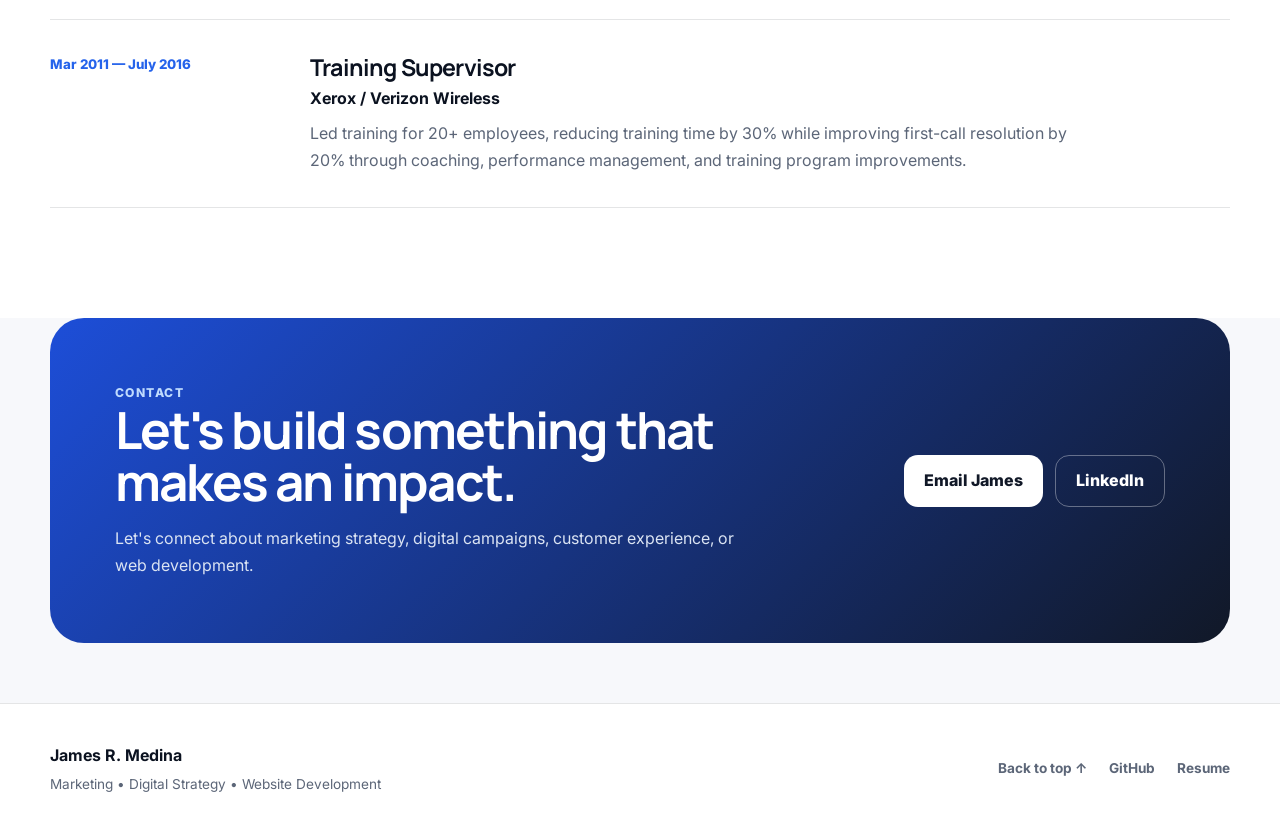
==== commit 51d0af8f: "Update index.html" ====
--- a/index.html
+++ b/index.html
@@ -113,6 +113,37 @@
       </div>
     </section>
 
+     <section class="section skills-section" id="skills">
+      <div class="container">
+        <div class="section-heading reveal">
+          <p class="eyebrow">Capabilities</p>
+          <h2>Strategy, analytics, technology, and creative execution.</h2>
+        </div>
+        <div class="skill-columns">
+          <div class="skill-card reveal">
+            <span>01</span>
+            <h3>Marketing</h3>
+            <p>Digital Strategy • Campaign Execution • Brand Management • Audience Segmentation • SEO • Customer Engagement</p>
+          </div>
+          <div class="skill-card reveal">
+            <span>02</span>
+            <h3>Analytics</h3>
+            <p>Marketing KPIs • ROI • Conversion Analysis • Excel • Power BI • Performance Reporting • Campaign Optimization</p>
+          </div>
+          <div class="skill-card reveal">
+            <span>03</span>
+            <h3>CRM + Platforms</h3>
+            <p>Salesforce • HubSpot • Google Workspace • Google Ads • Google Trends • Microsoft Excel • Content Management</p>
+          </div>
+          <div class="skill-card reveal">
+            <span>04</span>
+            <h3>Creative + Web</h3>
+            <p>Canva • Adobe Express • HTML • CSS • JavaScript • GitHub • Responsive Web Design • Domain &amp; DNS Management</p>
+          </div>
+        </div>
+      </div>
+    </section>
+    
     <section class="section work-section" id="work">
       <div class="container">
         <div class="section-heading work-heading reveal">
@@ -289,37 +320,6 @@
       </div>
     </section>
 
-    <section class="section skills-section" id="skills">
-      <div class="container">
-        <div class="section-heading reveal">
-          <p class="eyebrow">Capabilities</p>
-          <h2>Strategy, analytics, technology, and creative execution.</h2>
-        </div>
-        <div class="skill-columns">
-          <div class="skill-card reveal">
-            <span>01</span>
-            <h3>Marketing</h3>
-            <p>Digital Strategy • Campaign Execution • Brand Management • Audience Segmentation • SEO • Customer Engagement</p>
-          </div>
-          <div class="skill-card reveal">
-            <span>02</span>
-            <h3>Analytics</h3>
-            <p>Marketing KPIs • ROI • Conversion Analysis • Excel • Power BI • Performance Reporting • Campaign Optimization</p>
-          </div>
-          <div class="skill-card reveal">
-            <span>03</span>
-            <h3>CRM + Platforms</h3>
-            <p>Salesforce • HubSpot • Google Workspace • Google Ads • Google Trends • Microsoft Excel • Content Management</p>
-          </div>
-          <div class="skill-card reveal">
-            <span>04</span>
-            <h3>Creative + Web</h3>
-            <p>Canva • Adobe Express • HTML • CSS • JavaScript • GitHub • Responsive Web Design • Domain &amp; DNS Management</p>
-          </div>
-        </div>
-      </div>
-    </section>
-
     <section class="section contact-section" id="contact">
       <div class="container contact-panel reveal">
         <div>
--- a/style.css
+++ b/style.css
@@ -81,7 +81,7 @@
 
 .hero { padding-top: 160px; min-height: 100vh; display: flex; flex-direction: column; justify-content: center; }
 .hero-grid { display: grid; grid-template-columns: 1.08fr .92fr; gap: 80px; align-items: center; position: relative; z-index: 1; }
-.hero h1 { font-size: clamp(3.5rem, 7.5vw, 7.8rem); line-height: .9; margin-bottom: 30px; max-width: 900px; }
+.hero h1 { font-size: clamp(2.8rem, 5.2vw, 5.4rem); line-height: .98; margin-bottom: 30px; max-width: 850px; }
 .hero h1 span { color: var(--blue); display: block; }
 .hero-intro { font-size: clamp(1.05rem, 1.8vw, 1.28rem); max-width: 720px; }
 .hero-intro strong { color: var(--text); }
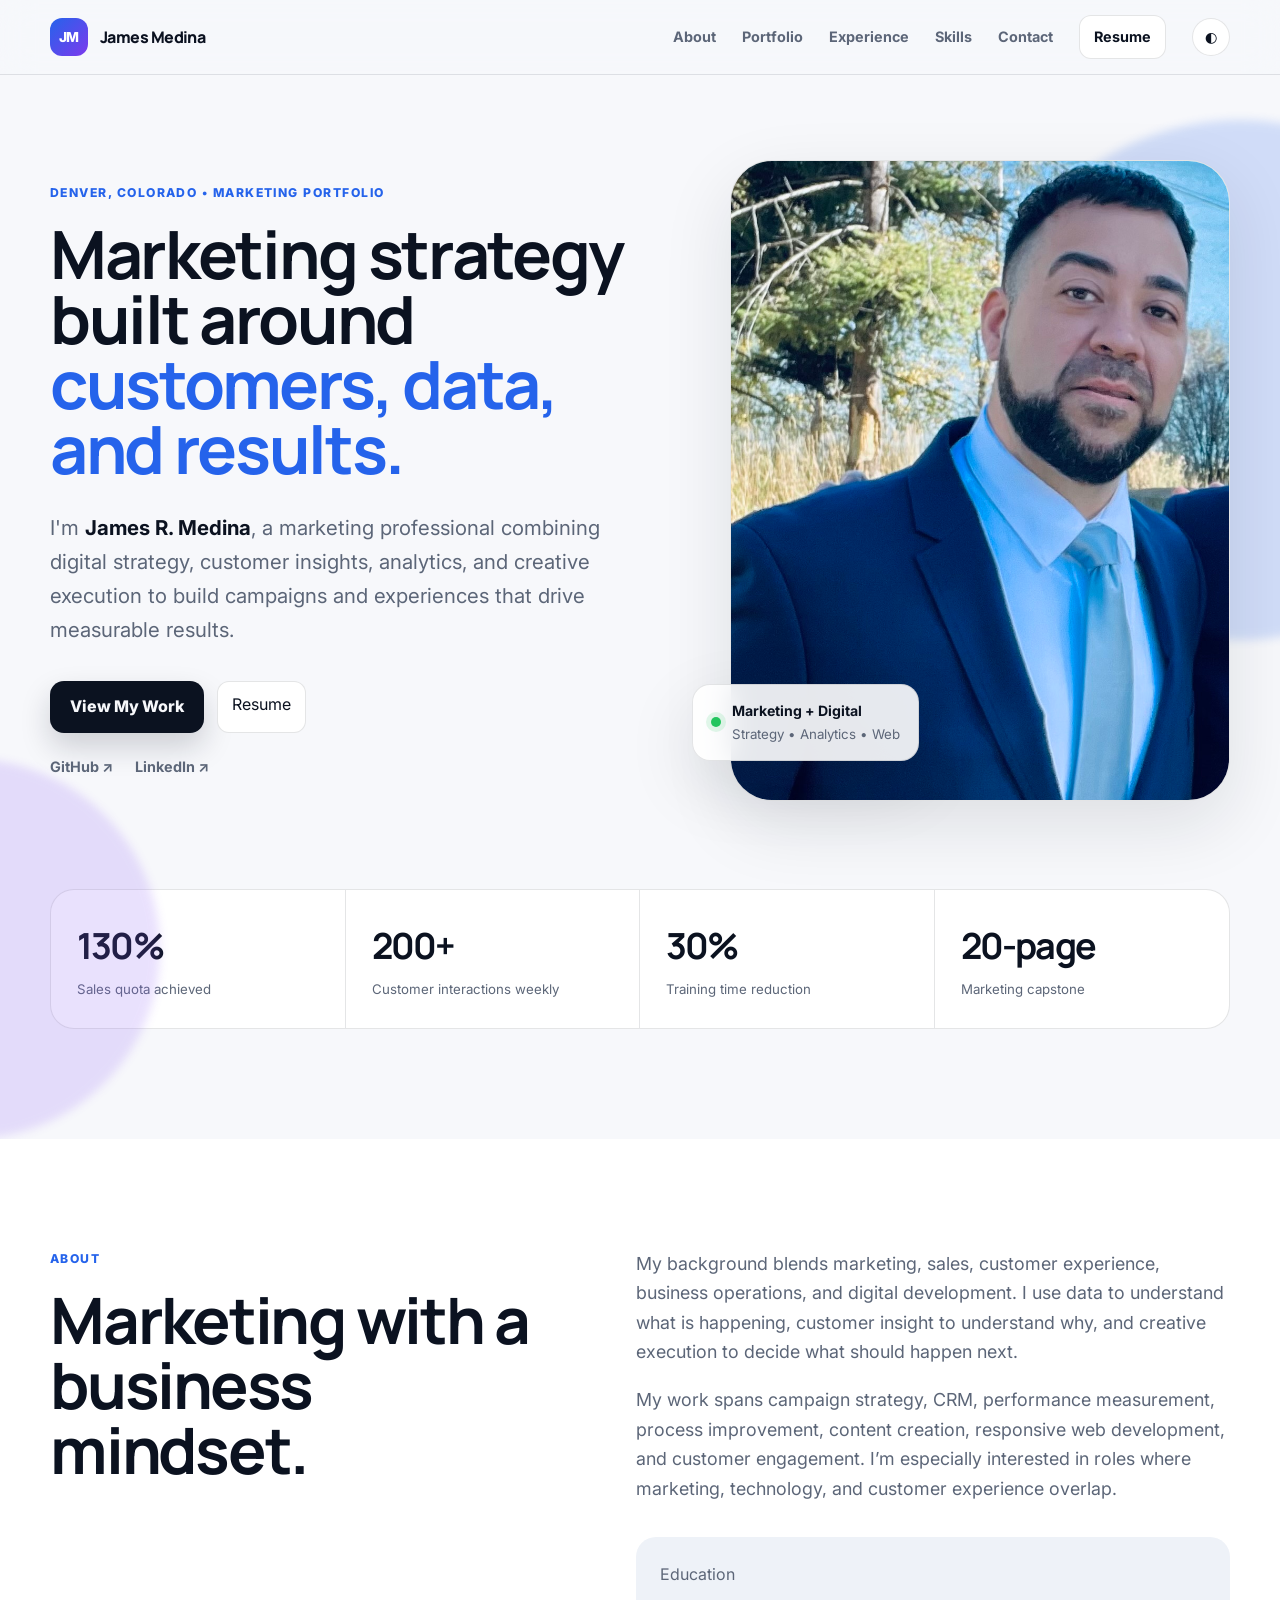
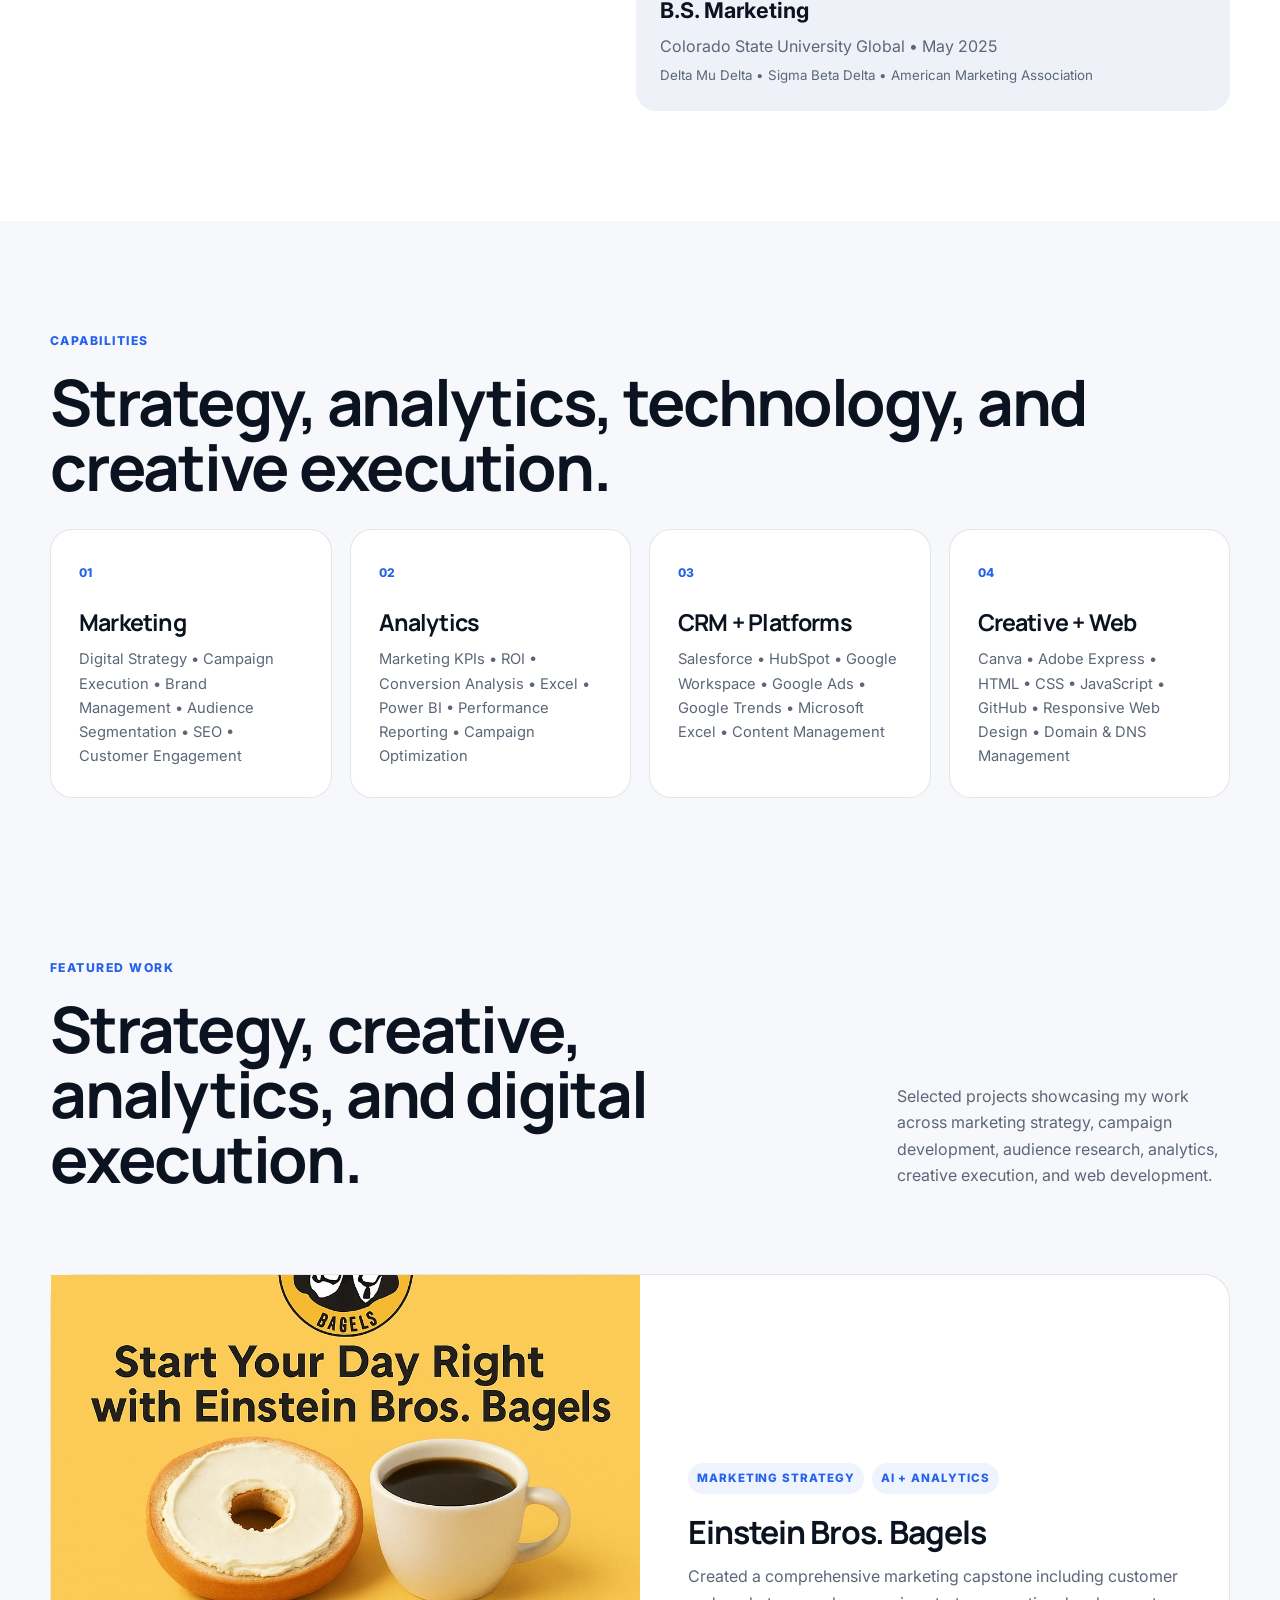
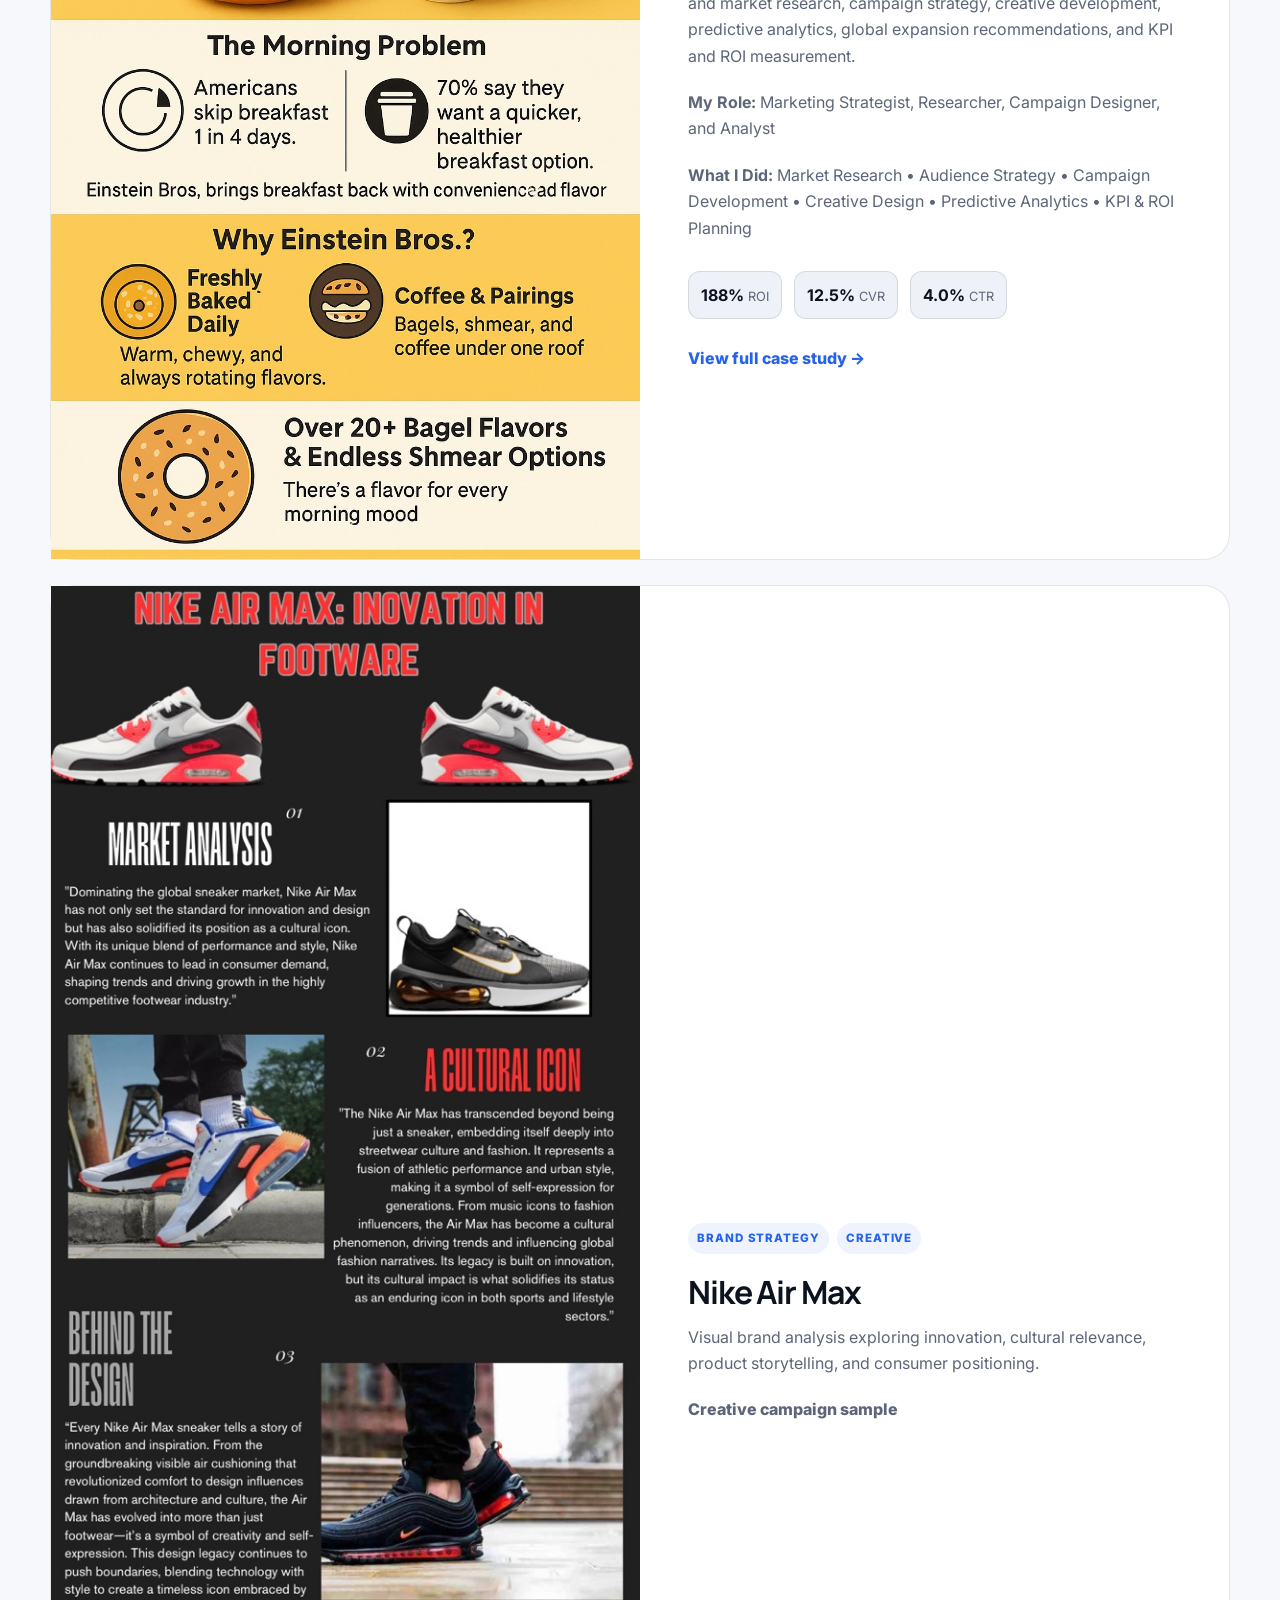
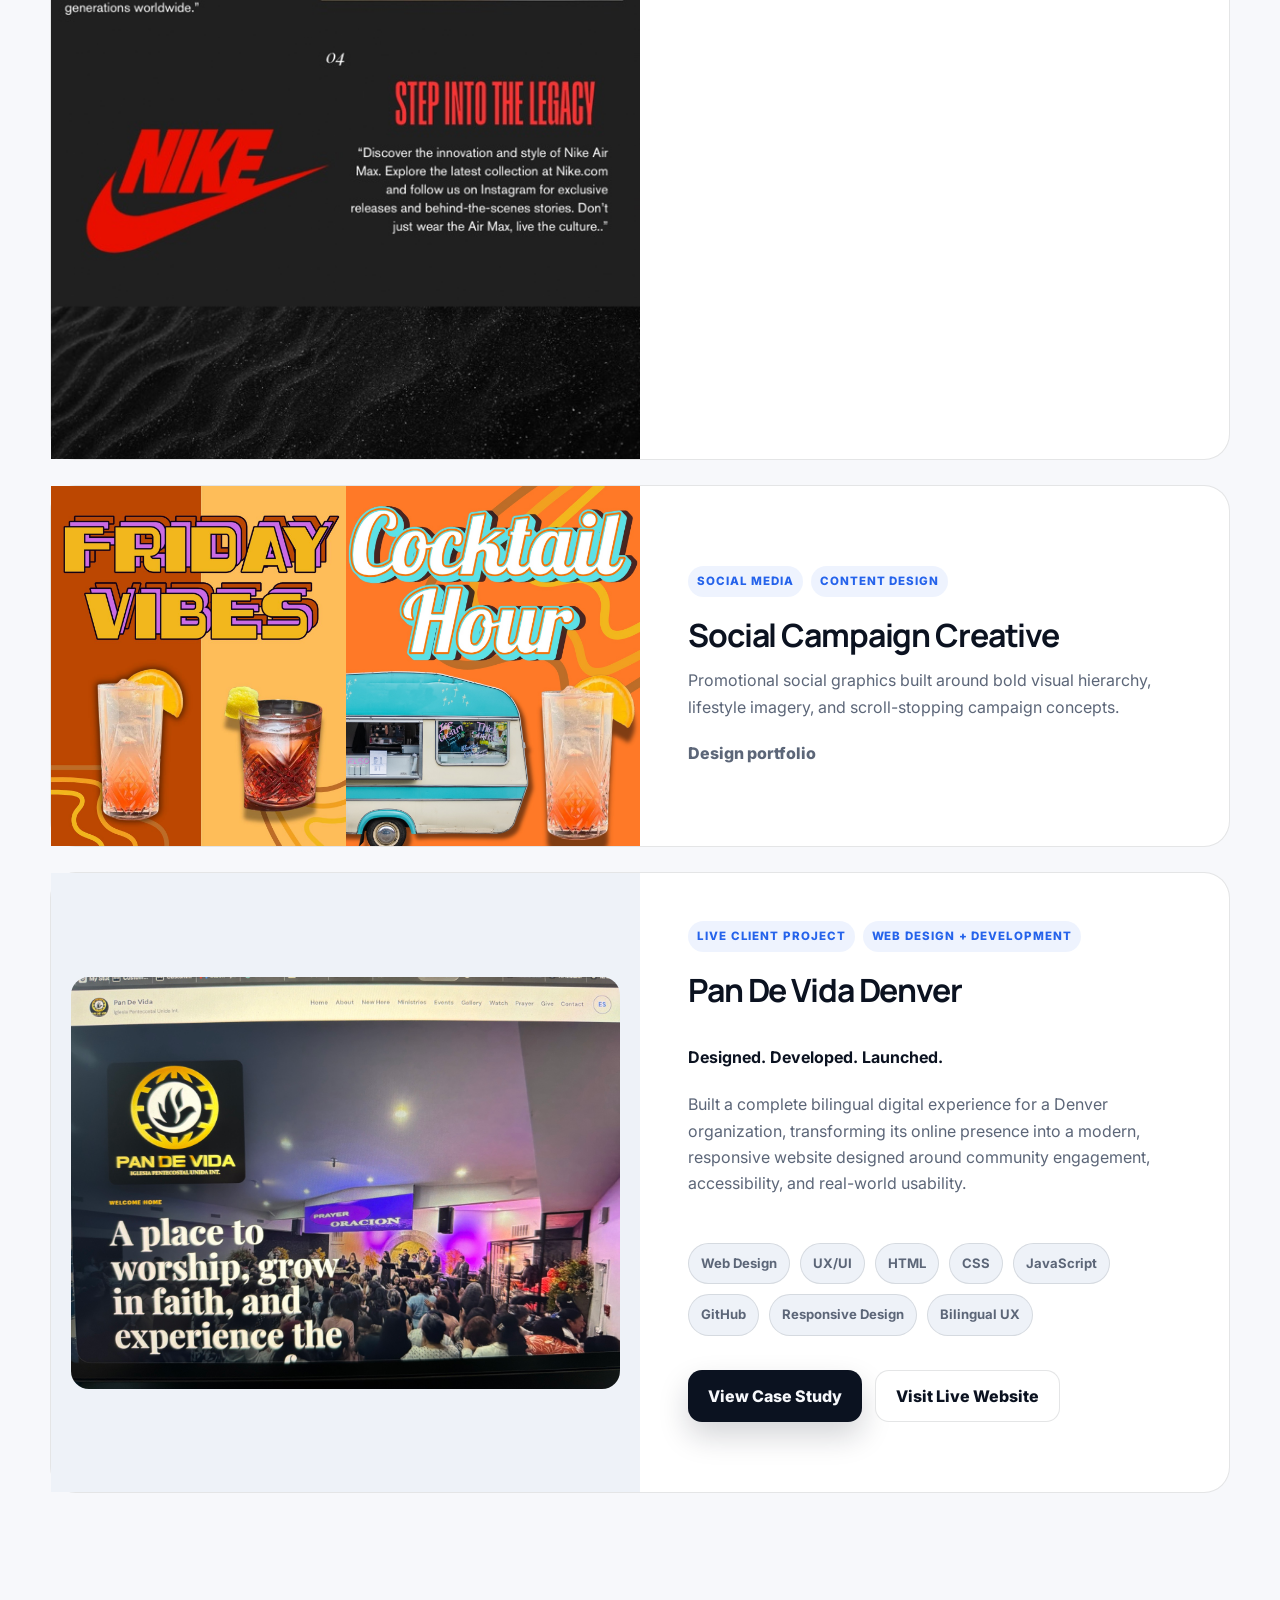
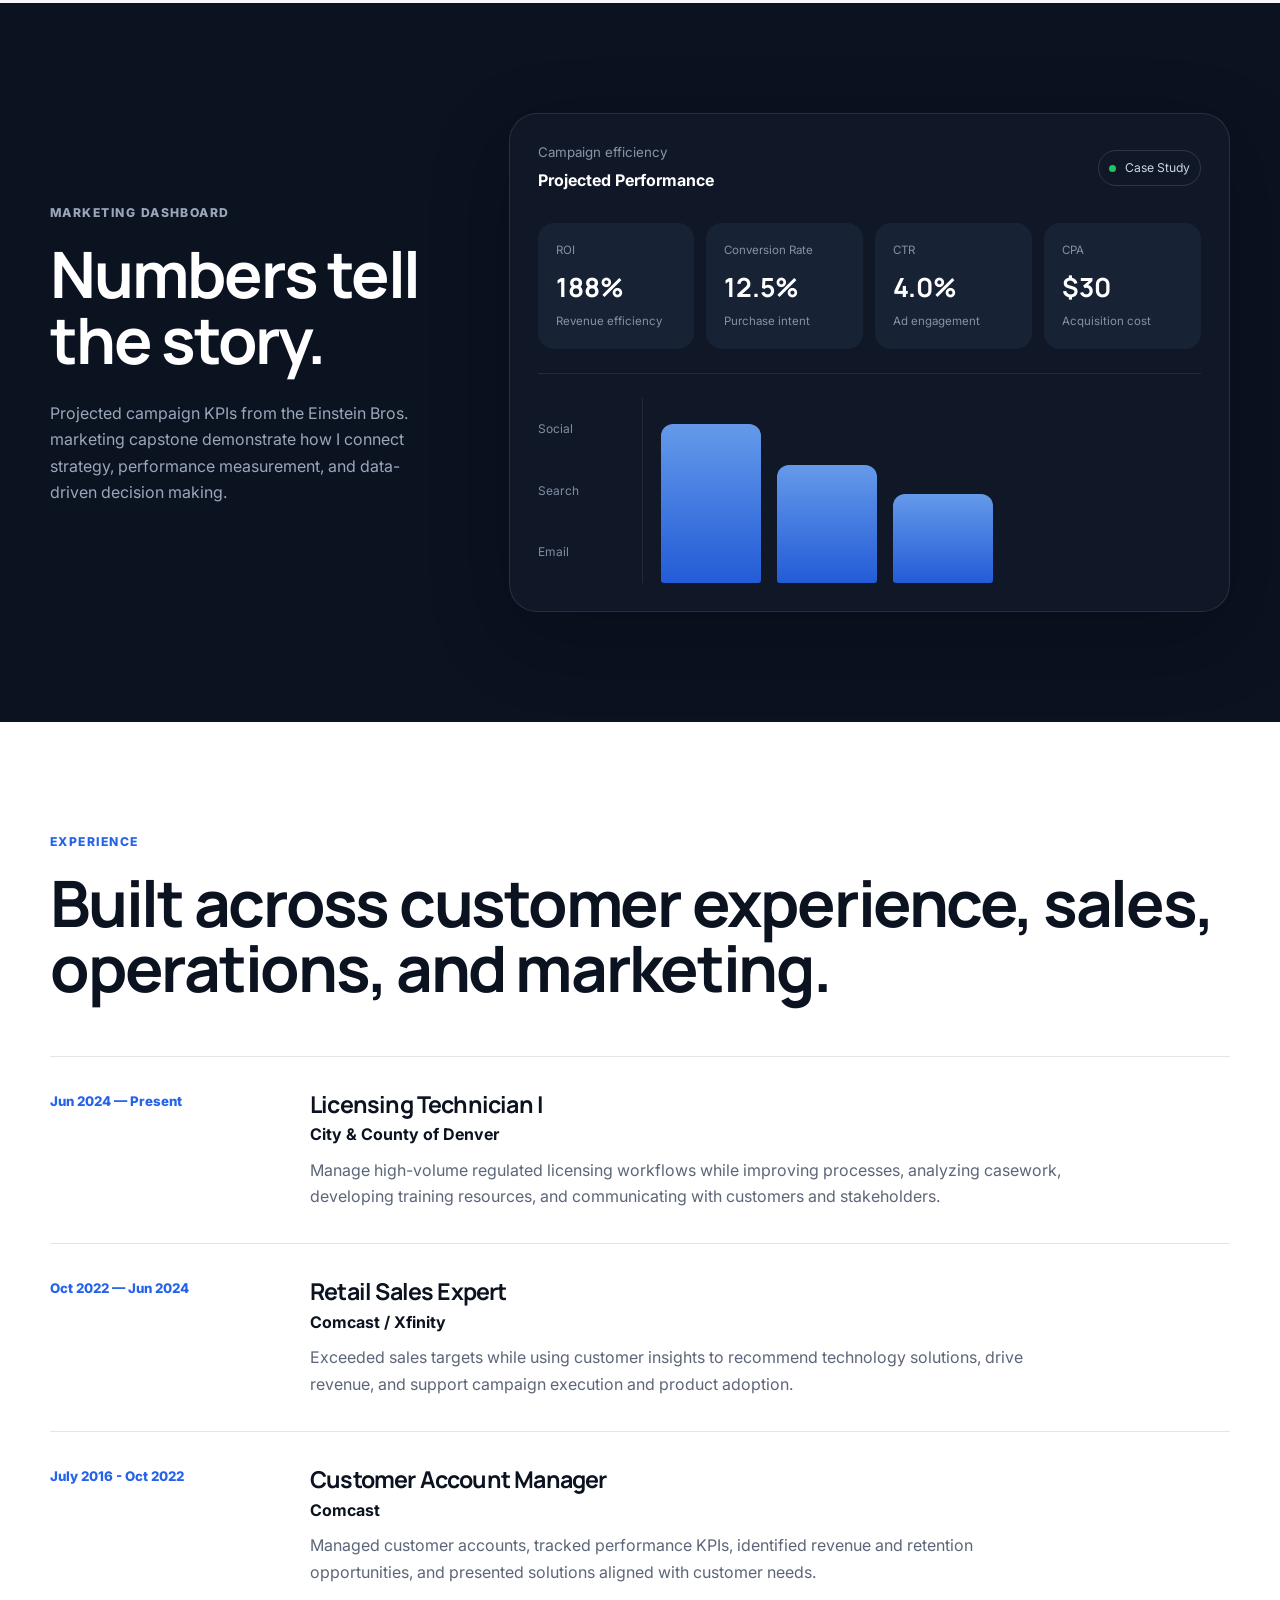
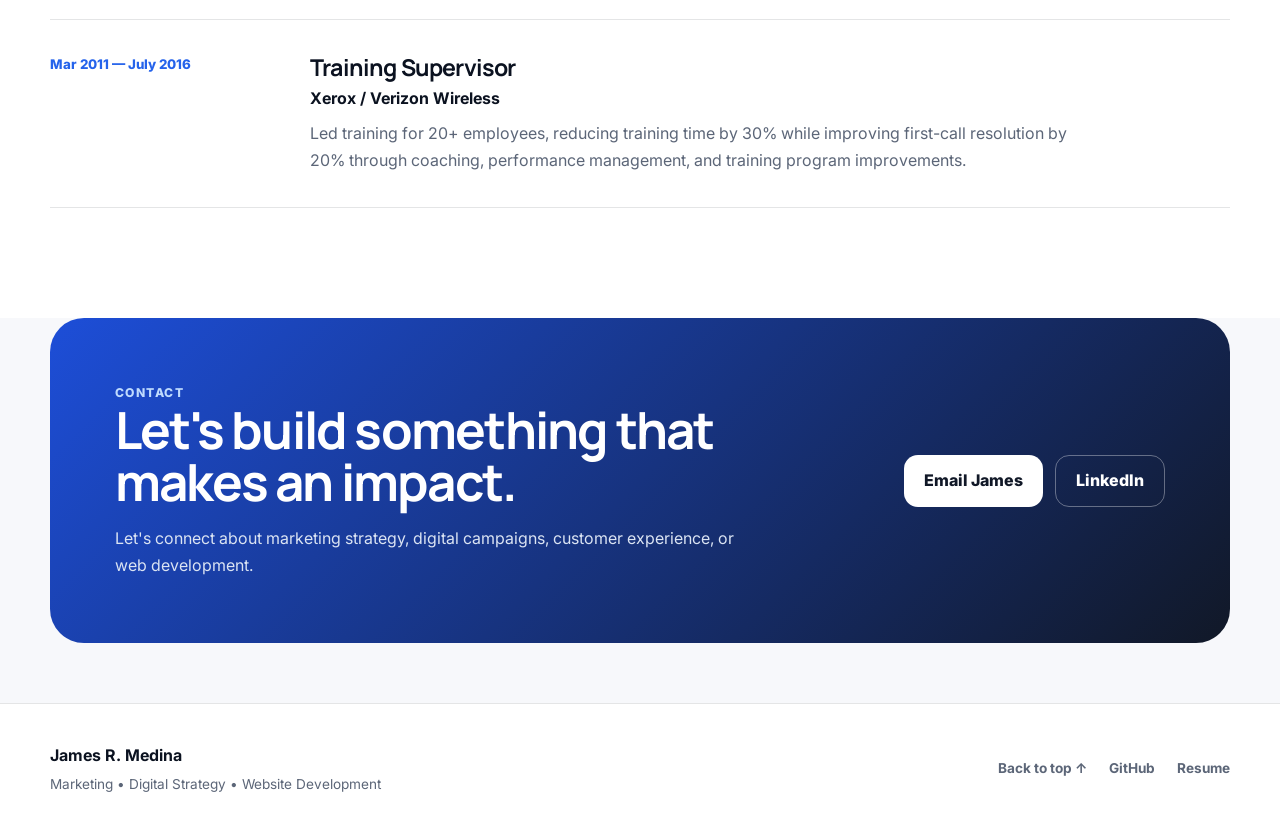
==== commit 8455aa8b: "Update index.html" ====
--- a/index.html
+++ b/index.html
@@ -151,7 +151,7 @@
             <p class="eyebrow">Featured Work</p>
             <h2>Strategy, creative, analytics, and digital execution.</h2>
           </div>
-          <p>Selected work demonstrating how I approach marketing problems from research through execution.</p>
+          <p>Selected projects showcasing my work across marketing strategy, campaign development, audience research, analytics, creative execution, and web development.</p>
         </div>
 
         <div class="project-grid">
@@ -162,10 +162,9 @@
             <div class="project-body">
               <div class="project-meta"><span>Marketing Strategy</span><span>AI + Analytics</span></div>
               <h3>Einstein Bros. Bagels</h3>
-              <p>
-                A comprehensive growth strategy combining predictive analytics, AI-powered personalization,
-                integrated marketing communications, customer research, global expansion, and ROI measurement.
-              </p>
+              <p>Created a comprehensive marketing capstone including customer and market research, campaign strategy, creative development, predictive analytics, global expansion recommendations, and KPI and ROI measurement.</p>
+              <p><strong>My Role:</strong> Marketing Strategist, Researcher, Campaign Designer, and Analyst</p>
+              <p><strong>What I Did:</strong> Market Research • Audience Strategy • Campaign Development • Creative Design • Predictive Analytics • KPI &amp; ROI Planning</p>
               <div class="metric-row">
                 <span><strong>188%</strong> ROI</span>
                 <span><strong>12.5%</strong> CVR</span>
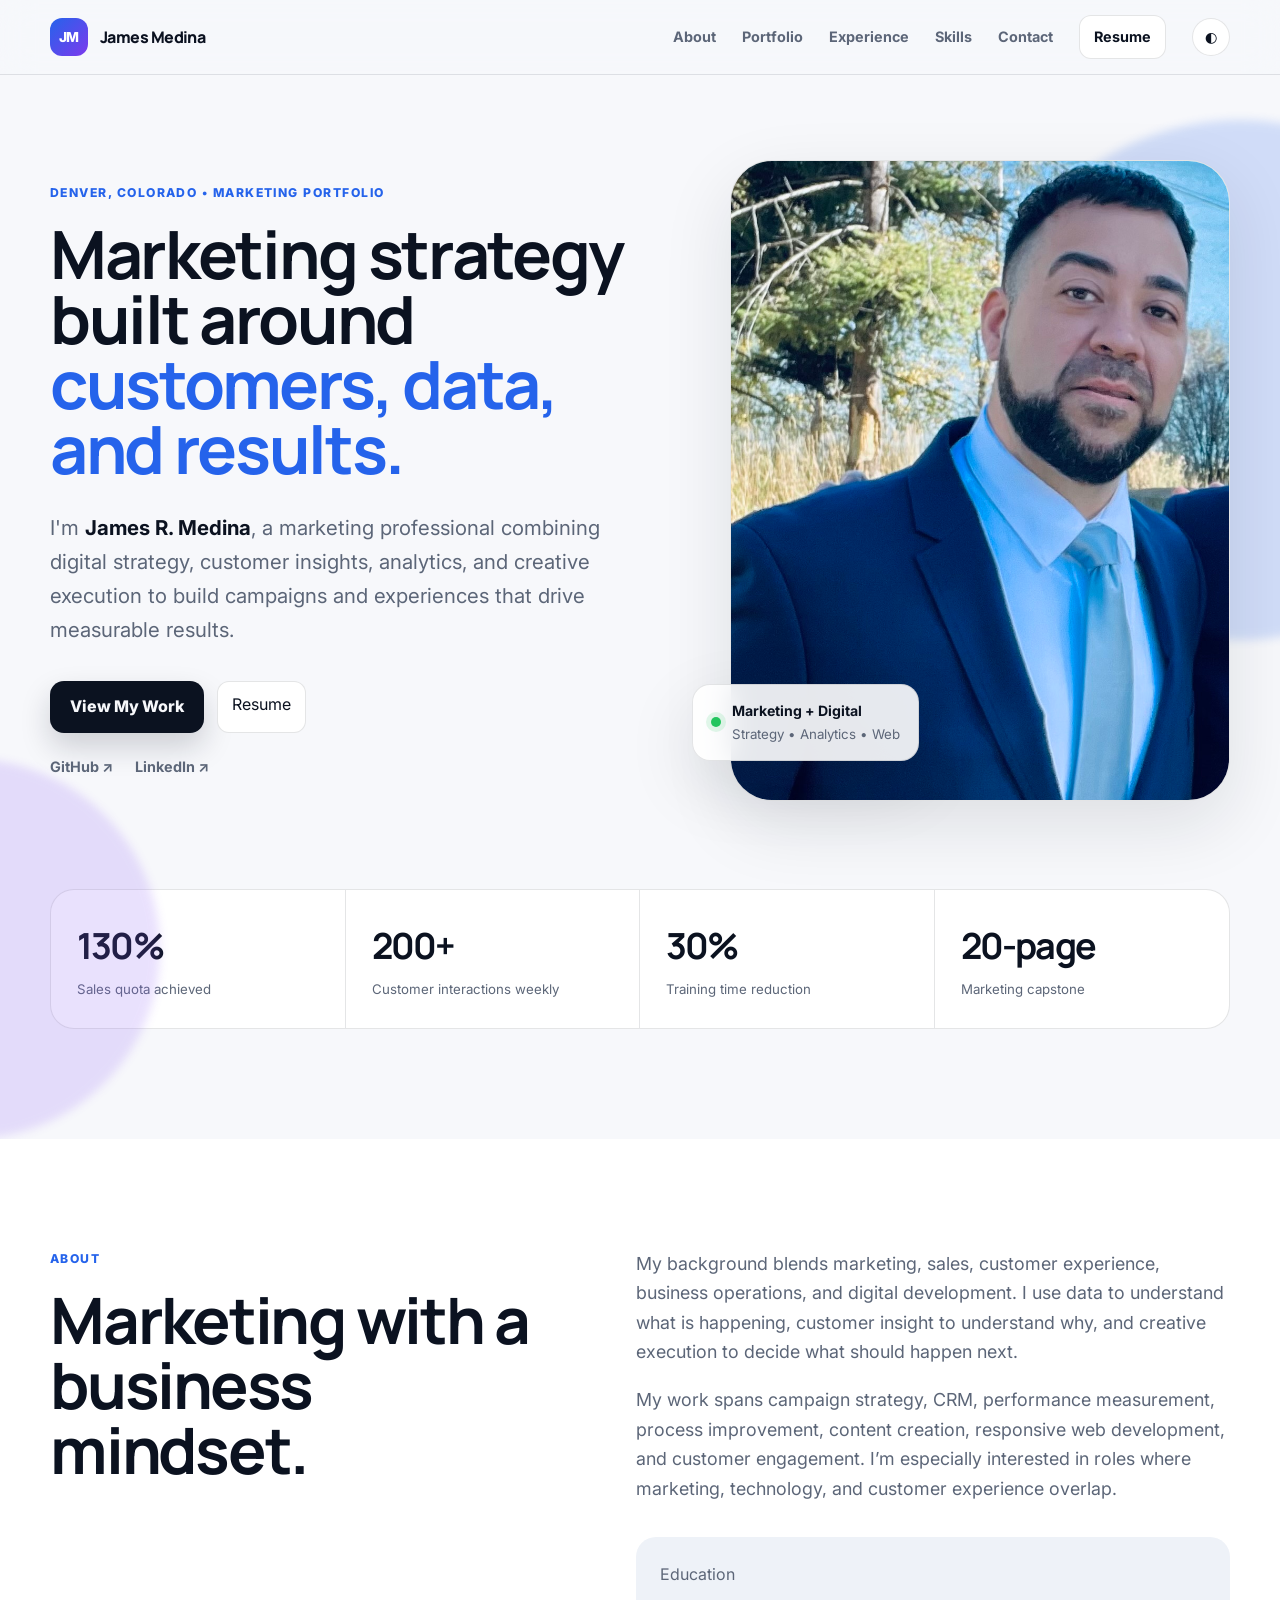
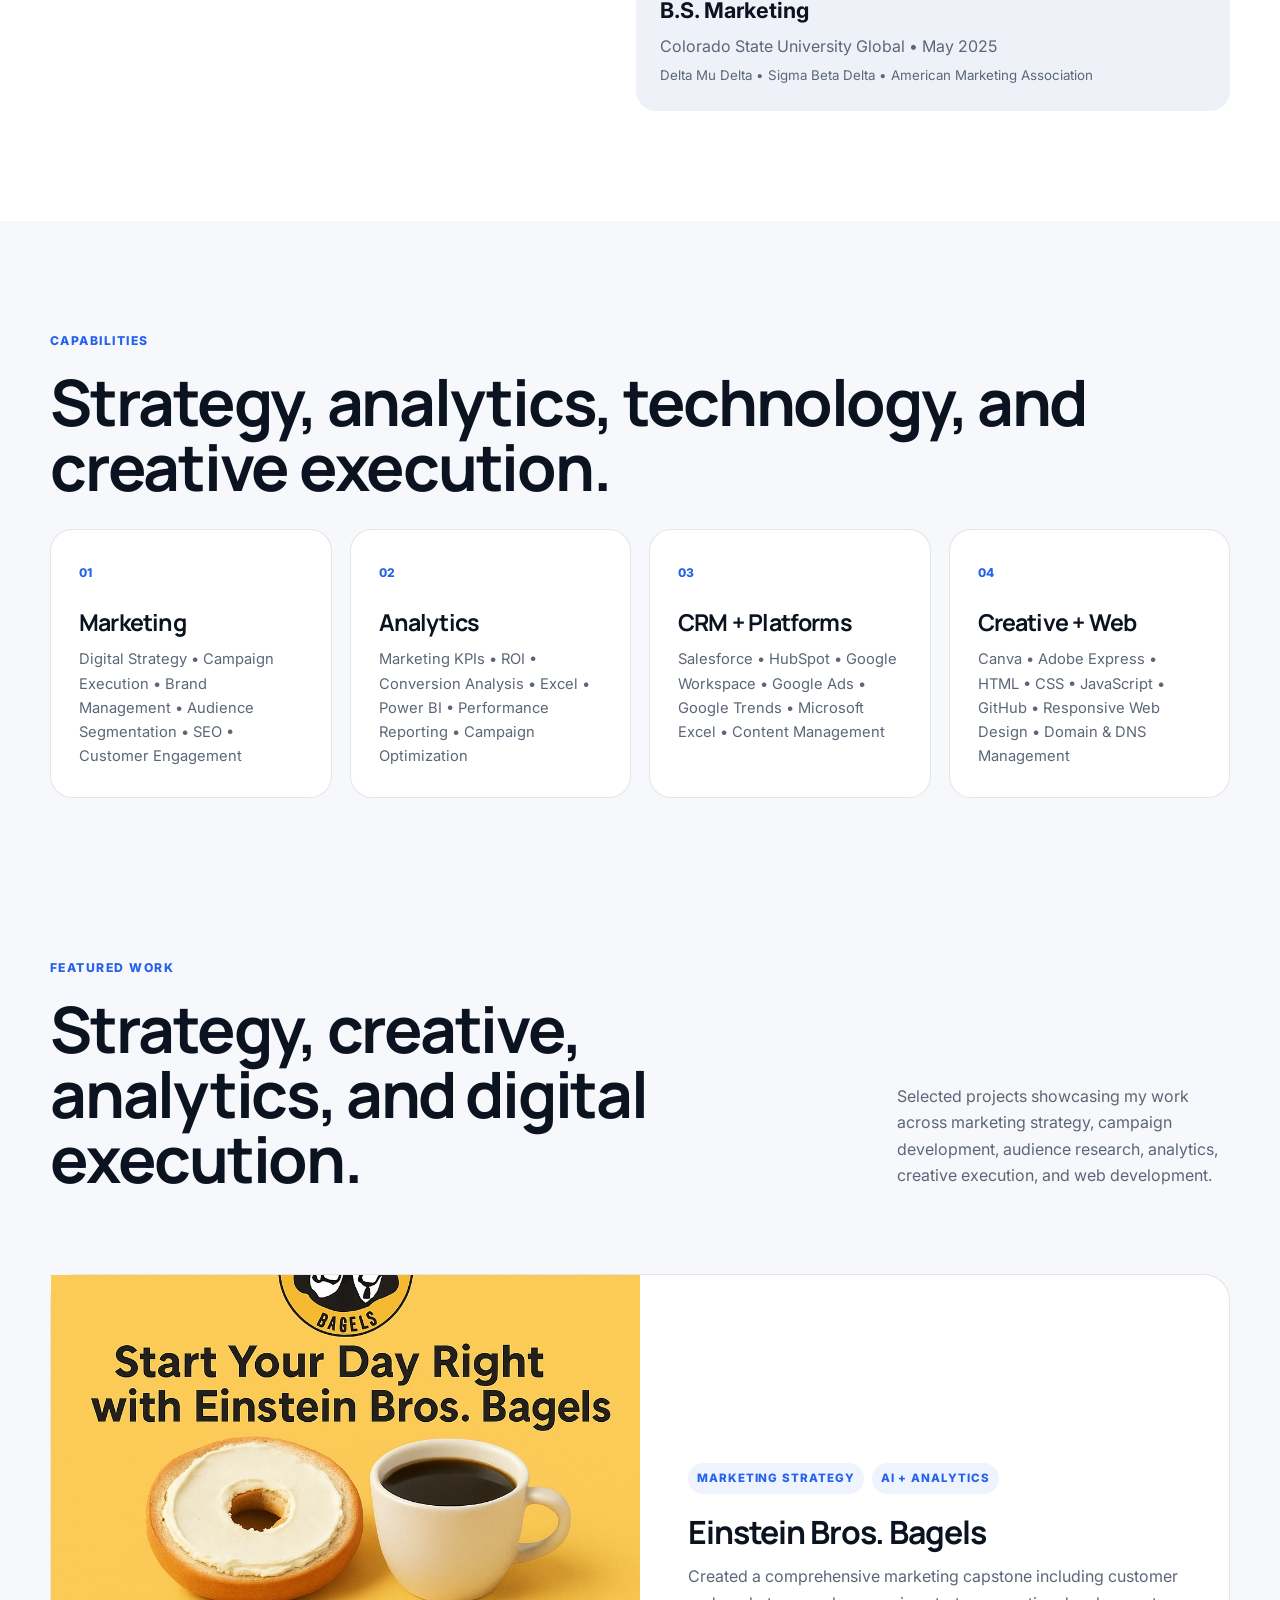
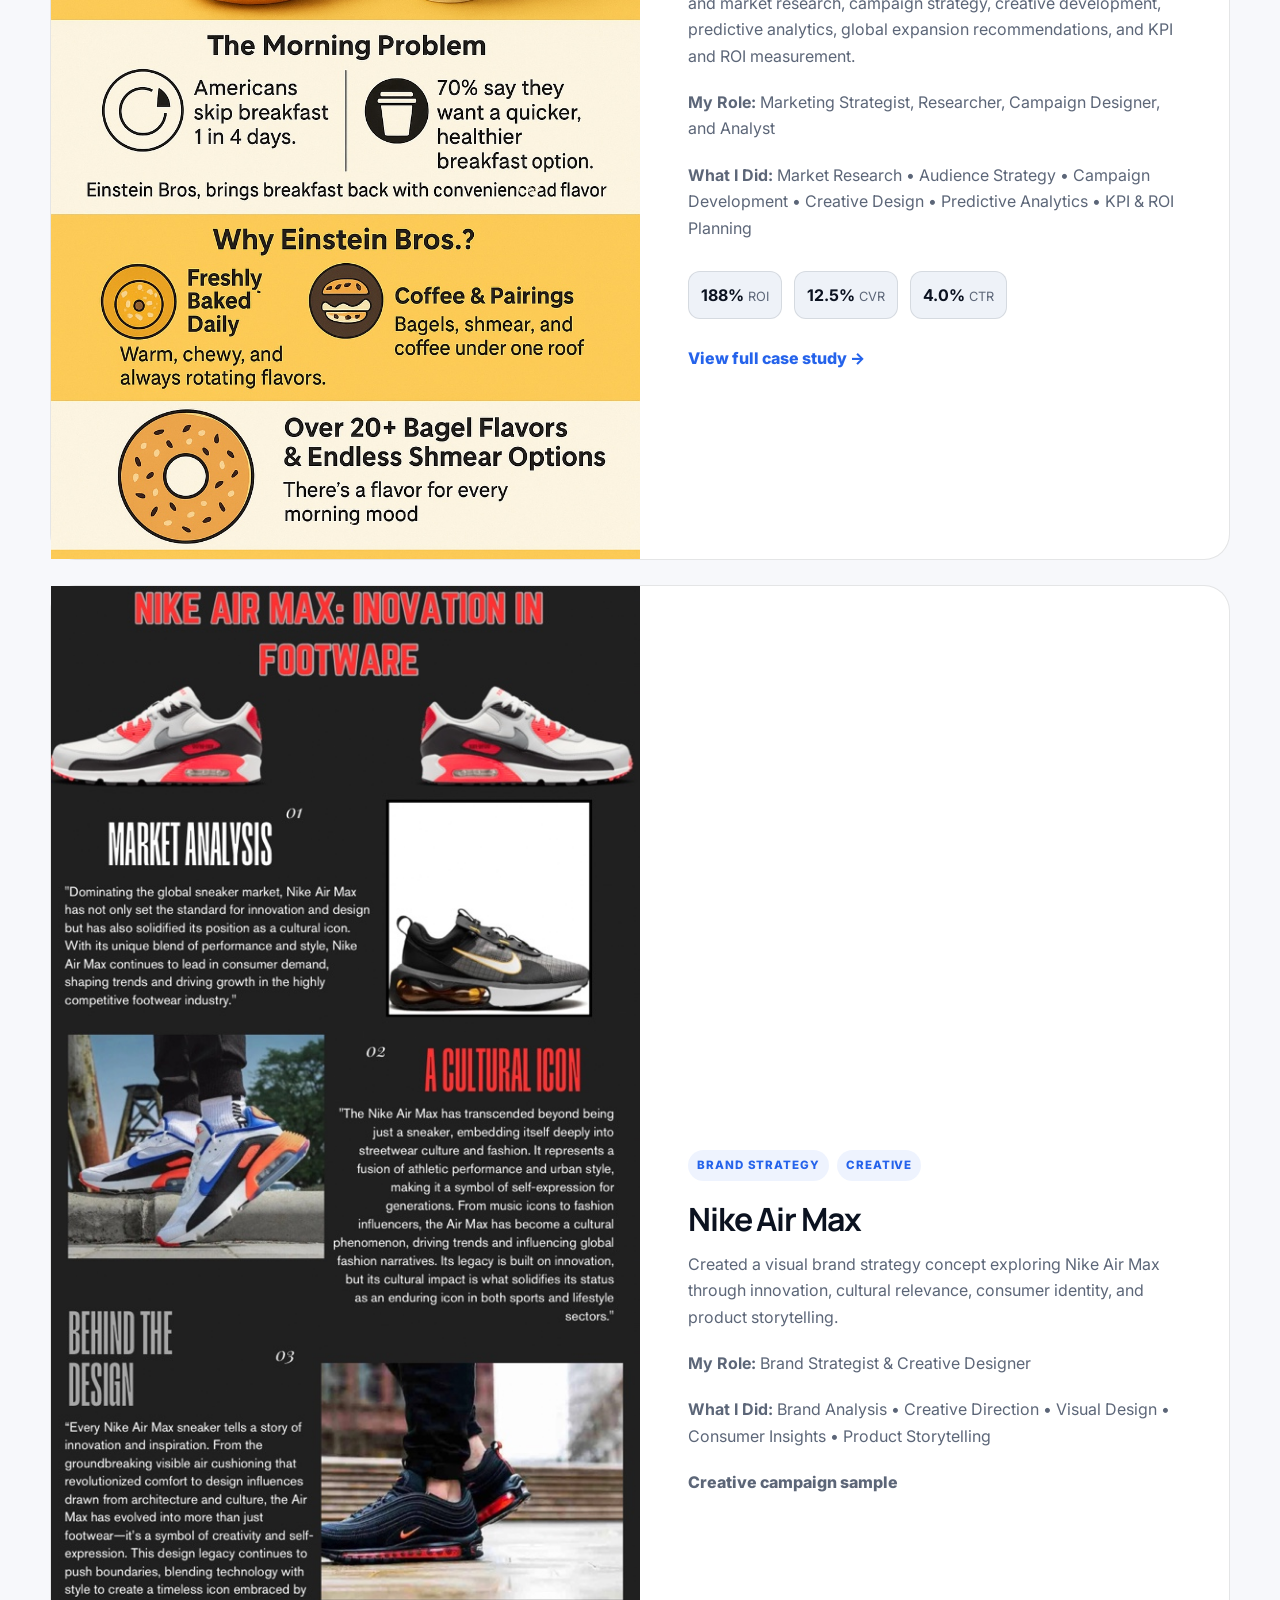
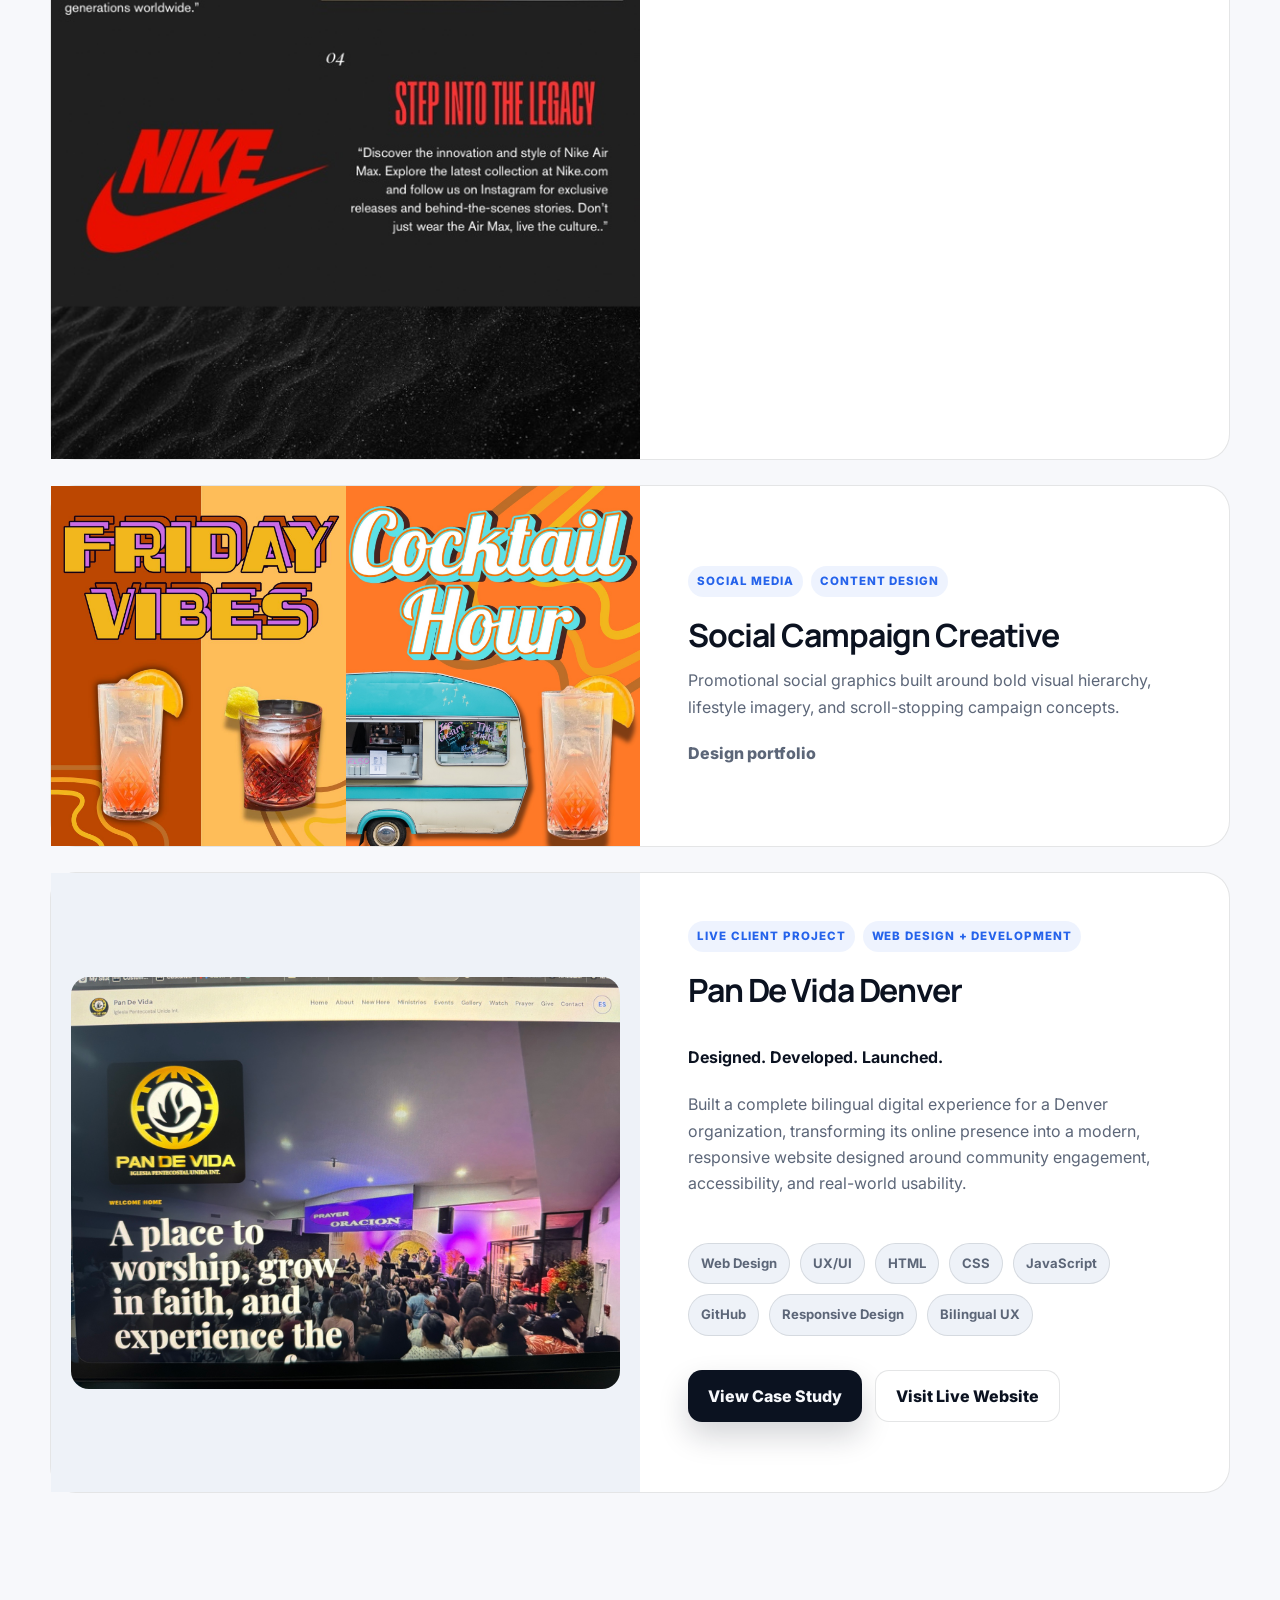
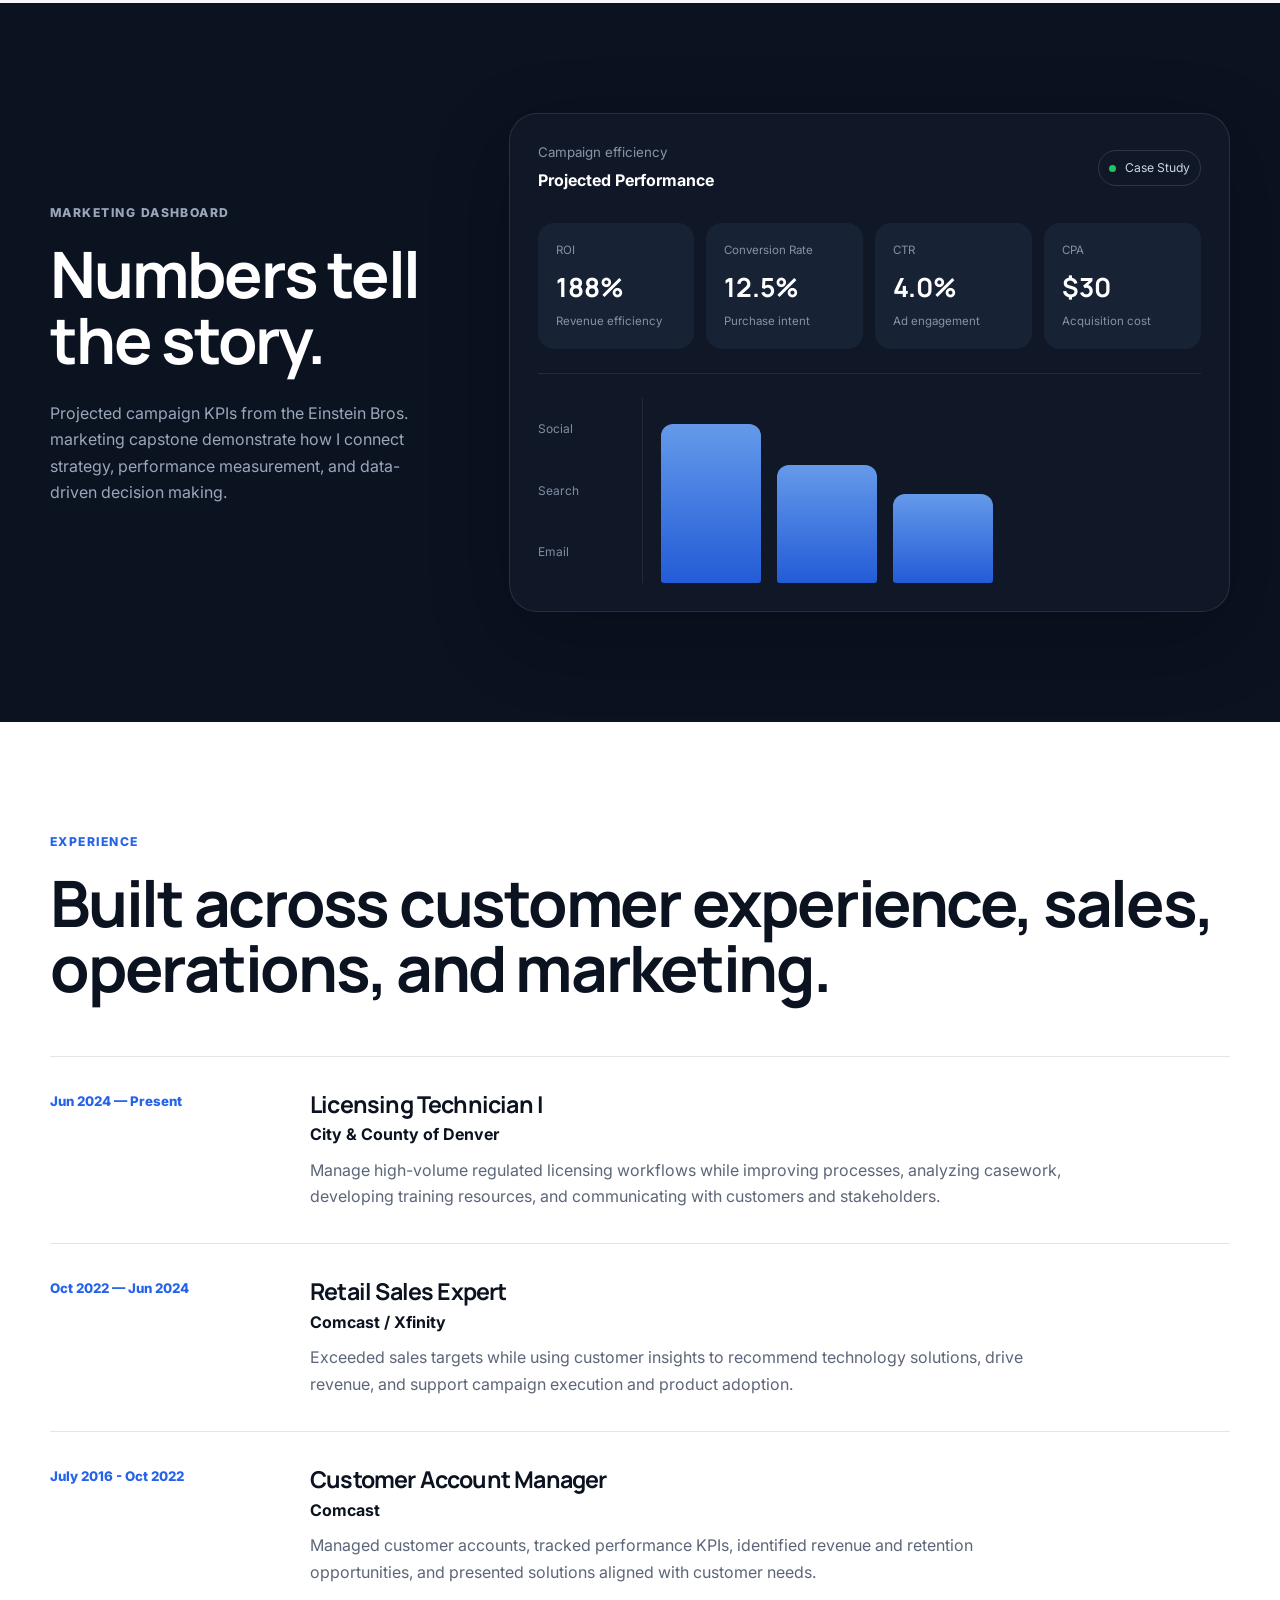
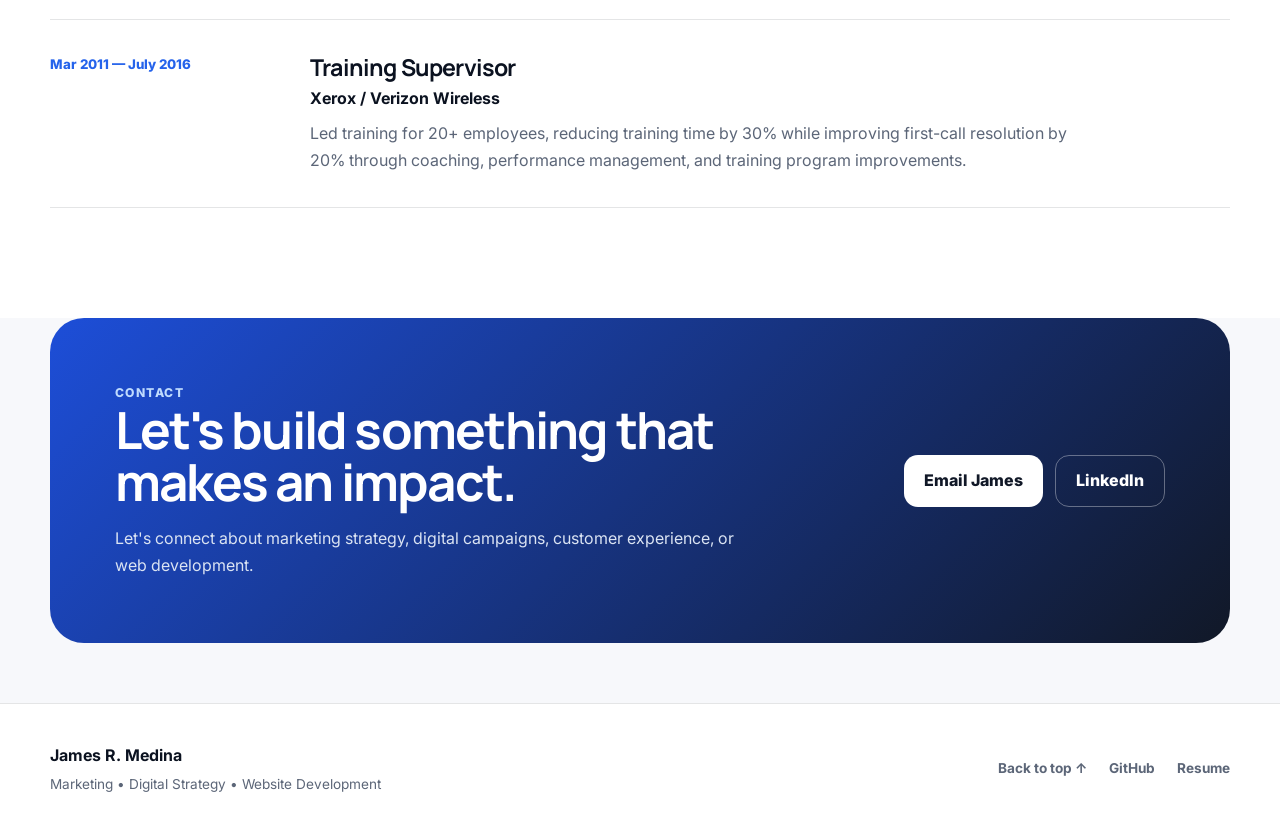
==== commit ec21101e: "Update index.html" ====
--- a/index.html
+++ b/index.html
@@ -179,8 +179,18 @@
             <div class="project-body">
               <div class="project-meta"><span>Brand Strategy</span><span>Creative</span></div>
               <h3>Nike Air Max</h3>
-              <p>Visual brand analysis exploring innovation, cultural relevance, product storytelling, and consumer positioning.</p>
-              <span class="text-link muted">Creative campaign sample</span>
+
+<p>
+Created a visual brand strategy concept exploring Nike Air Max through
+innovation, cultural relevance, consumer identity, and product storytelling.
+</p>
+
+<p><strong>My Role:</strong> Brand Strategist & Creative Designer</p>
+
+<p><strong>What I Did:</strong> Brand Analysis • Creative Direction •
+Visual Design • Consumer Insights • Product Storytelling</p>
+
+<span class="text-link muted">Creative campaign sample</span>
             </div>
           </article>
 
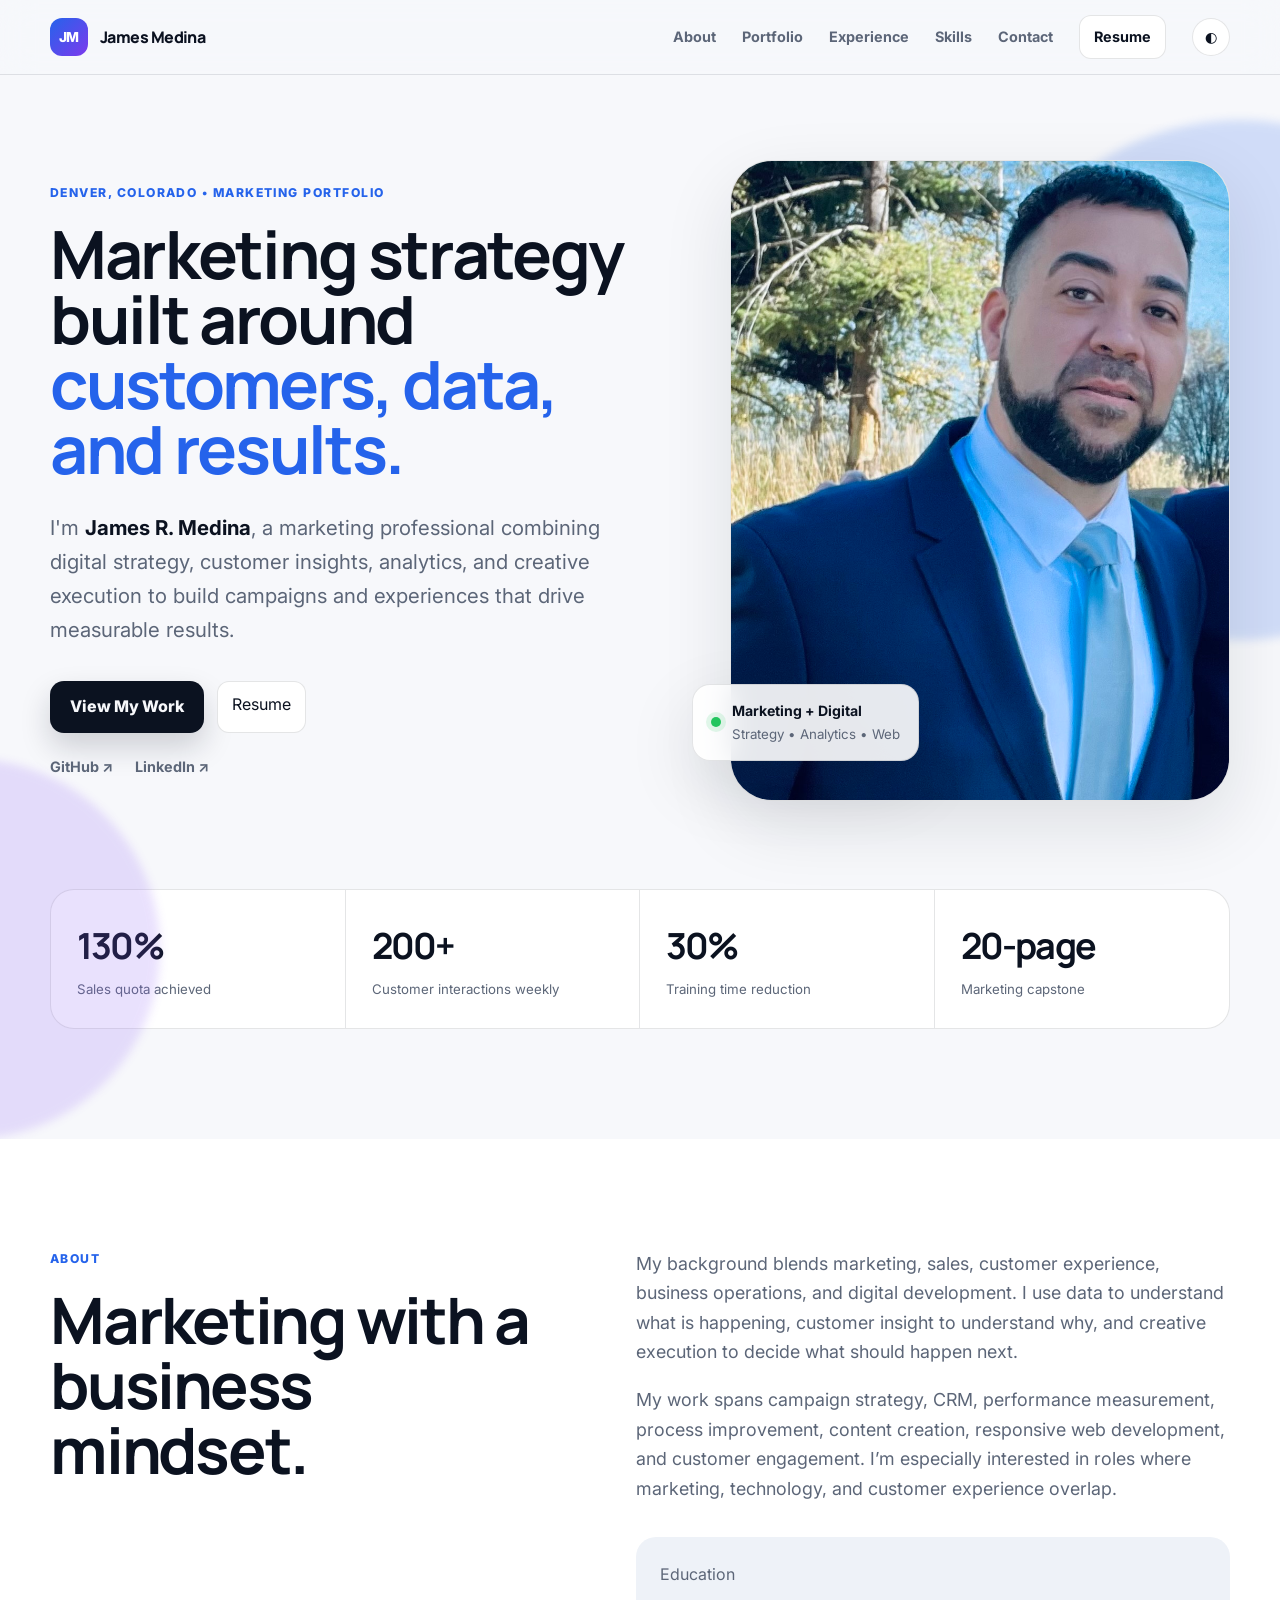
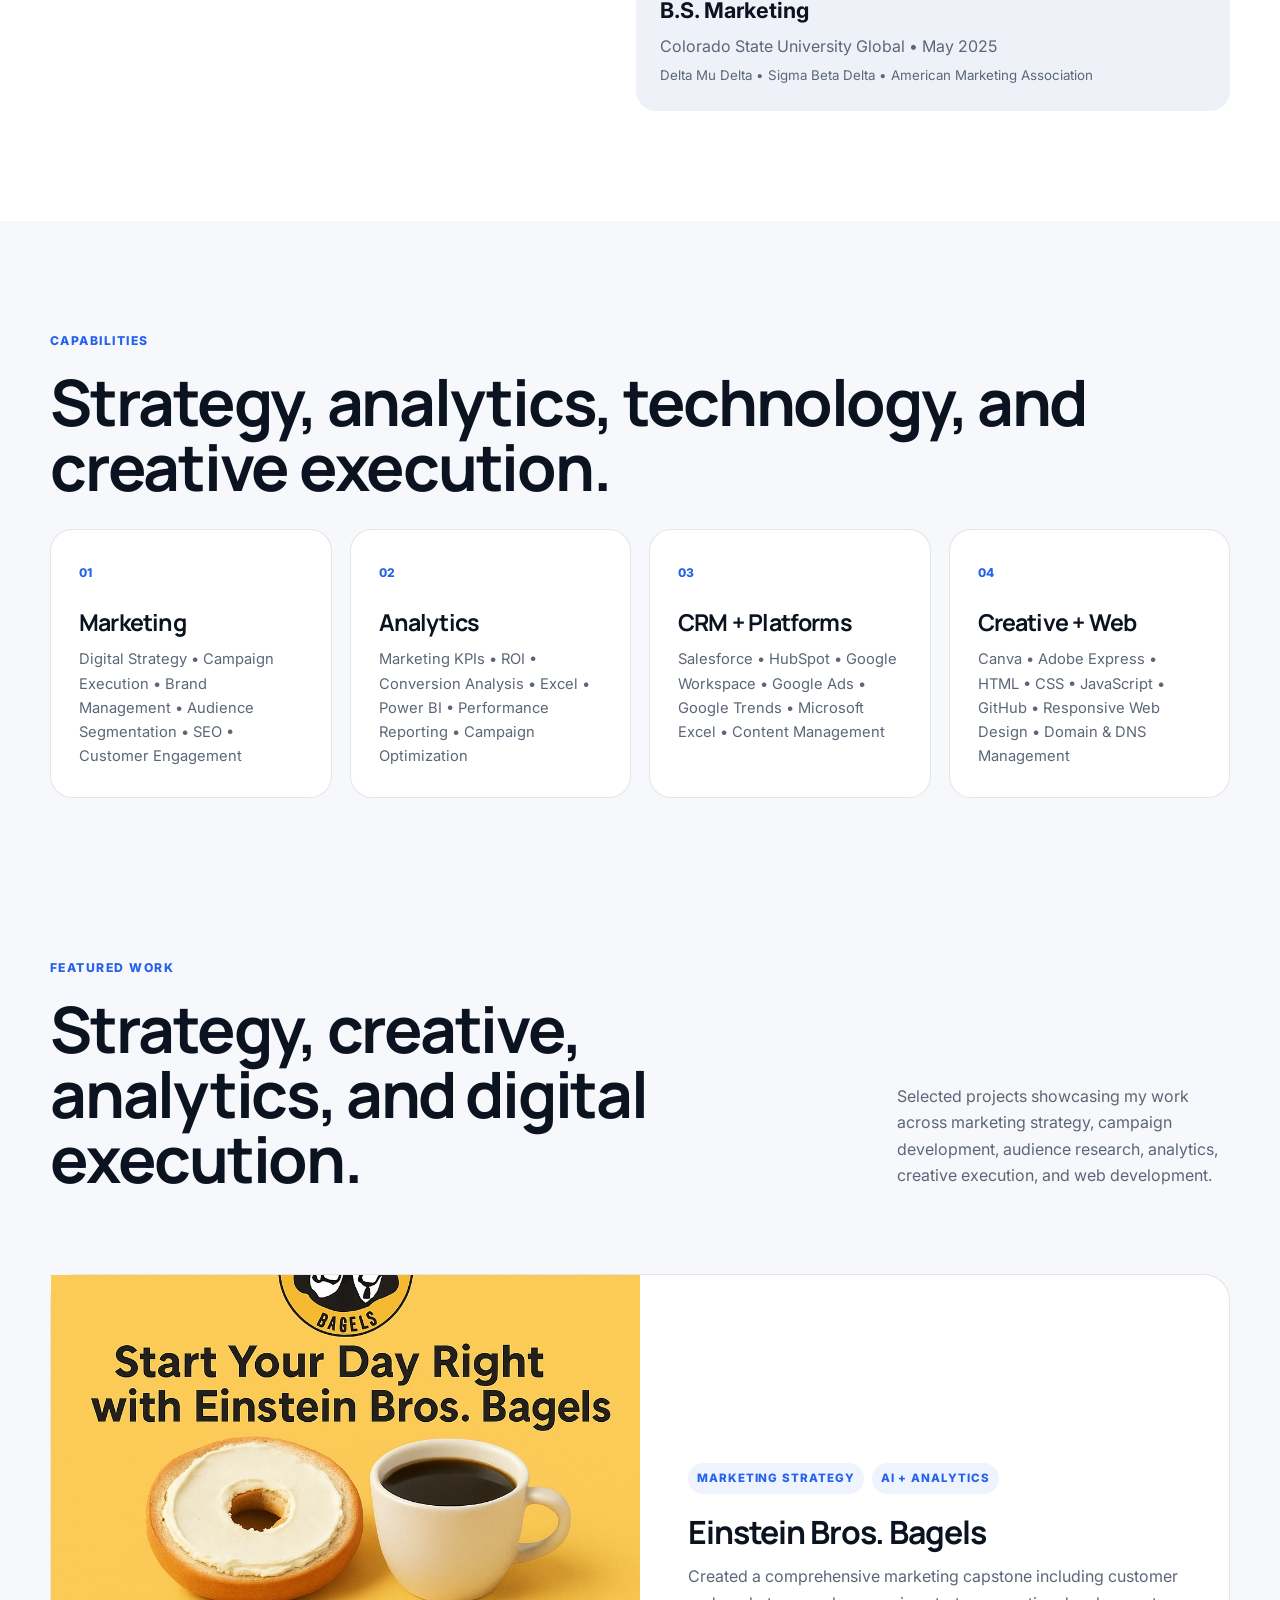
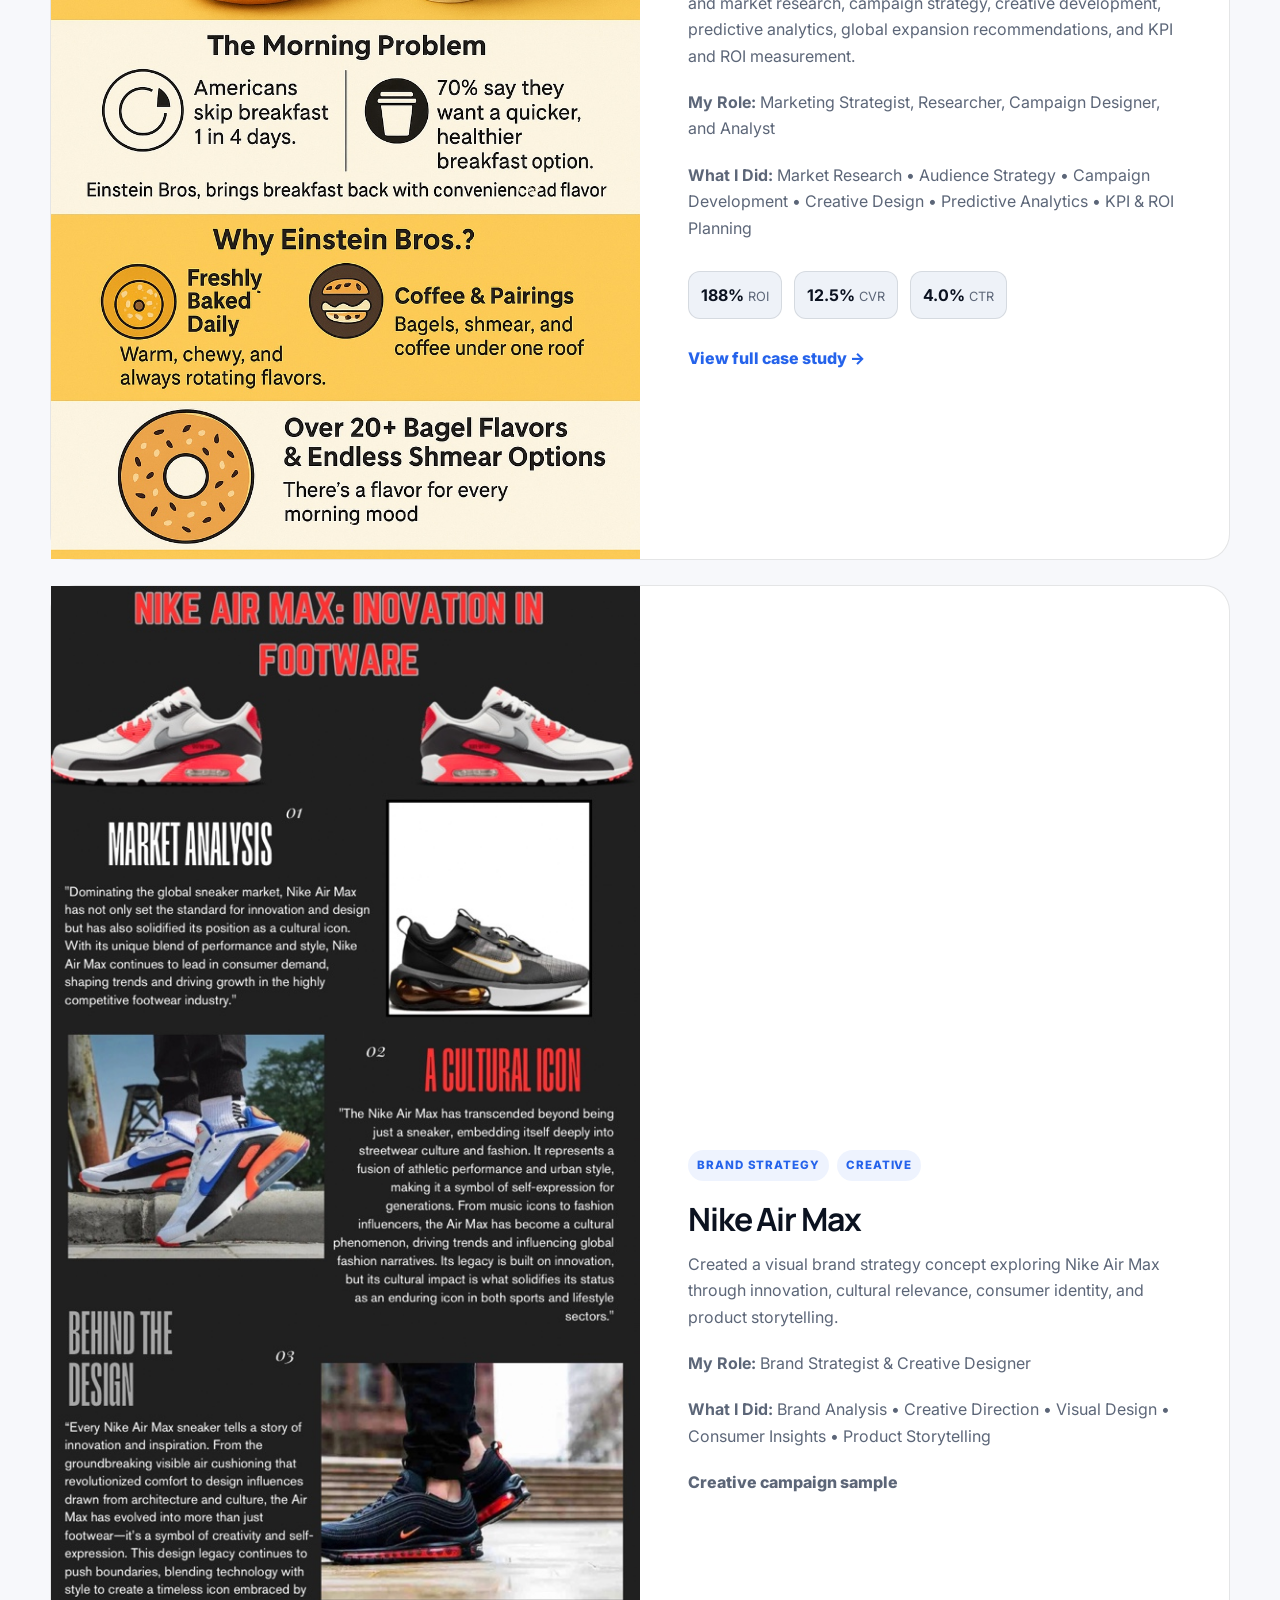
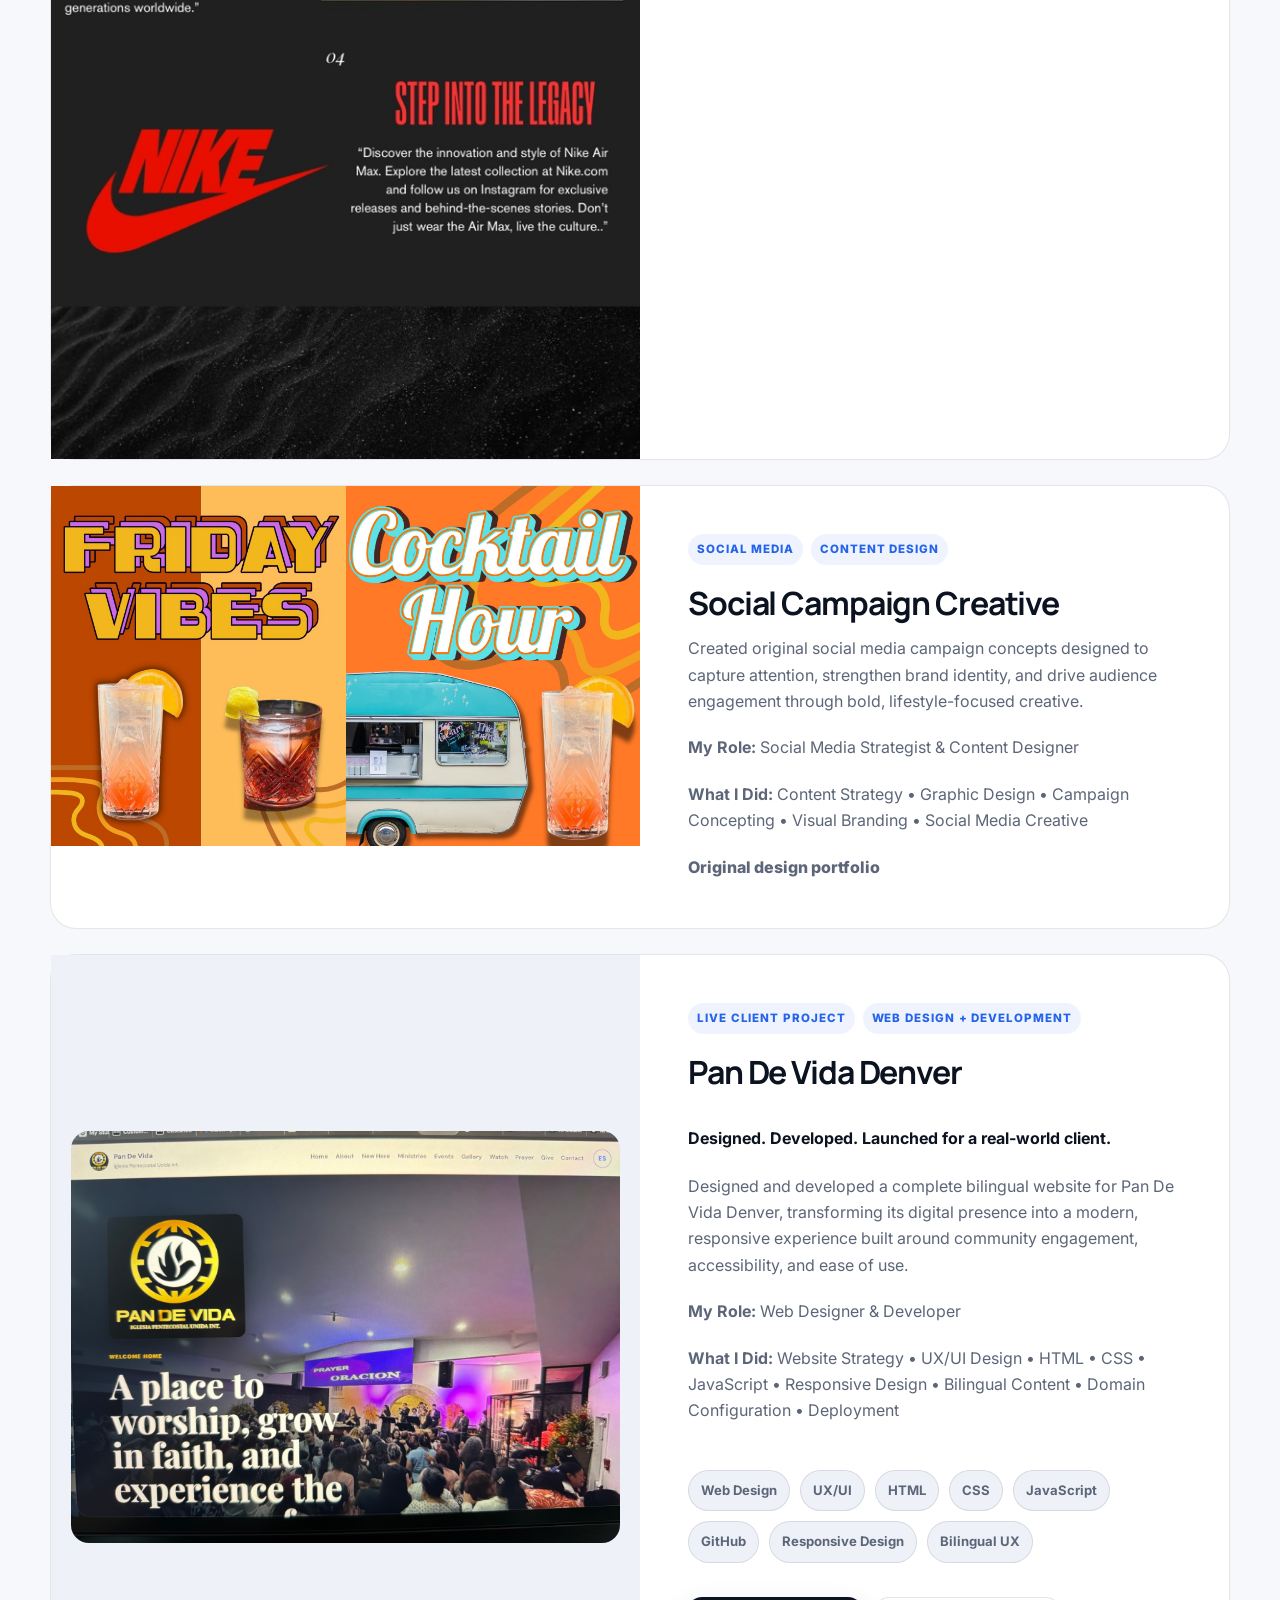
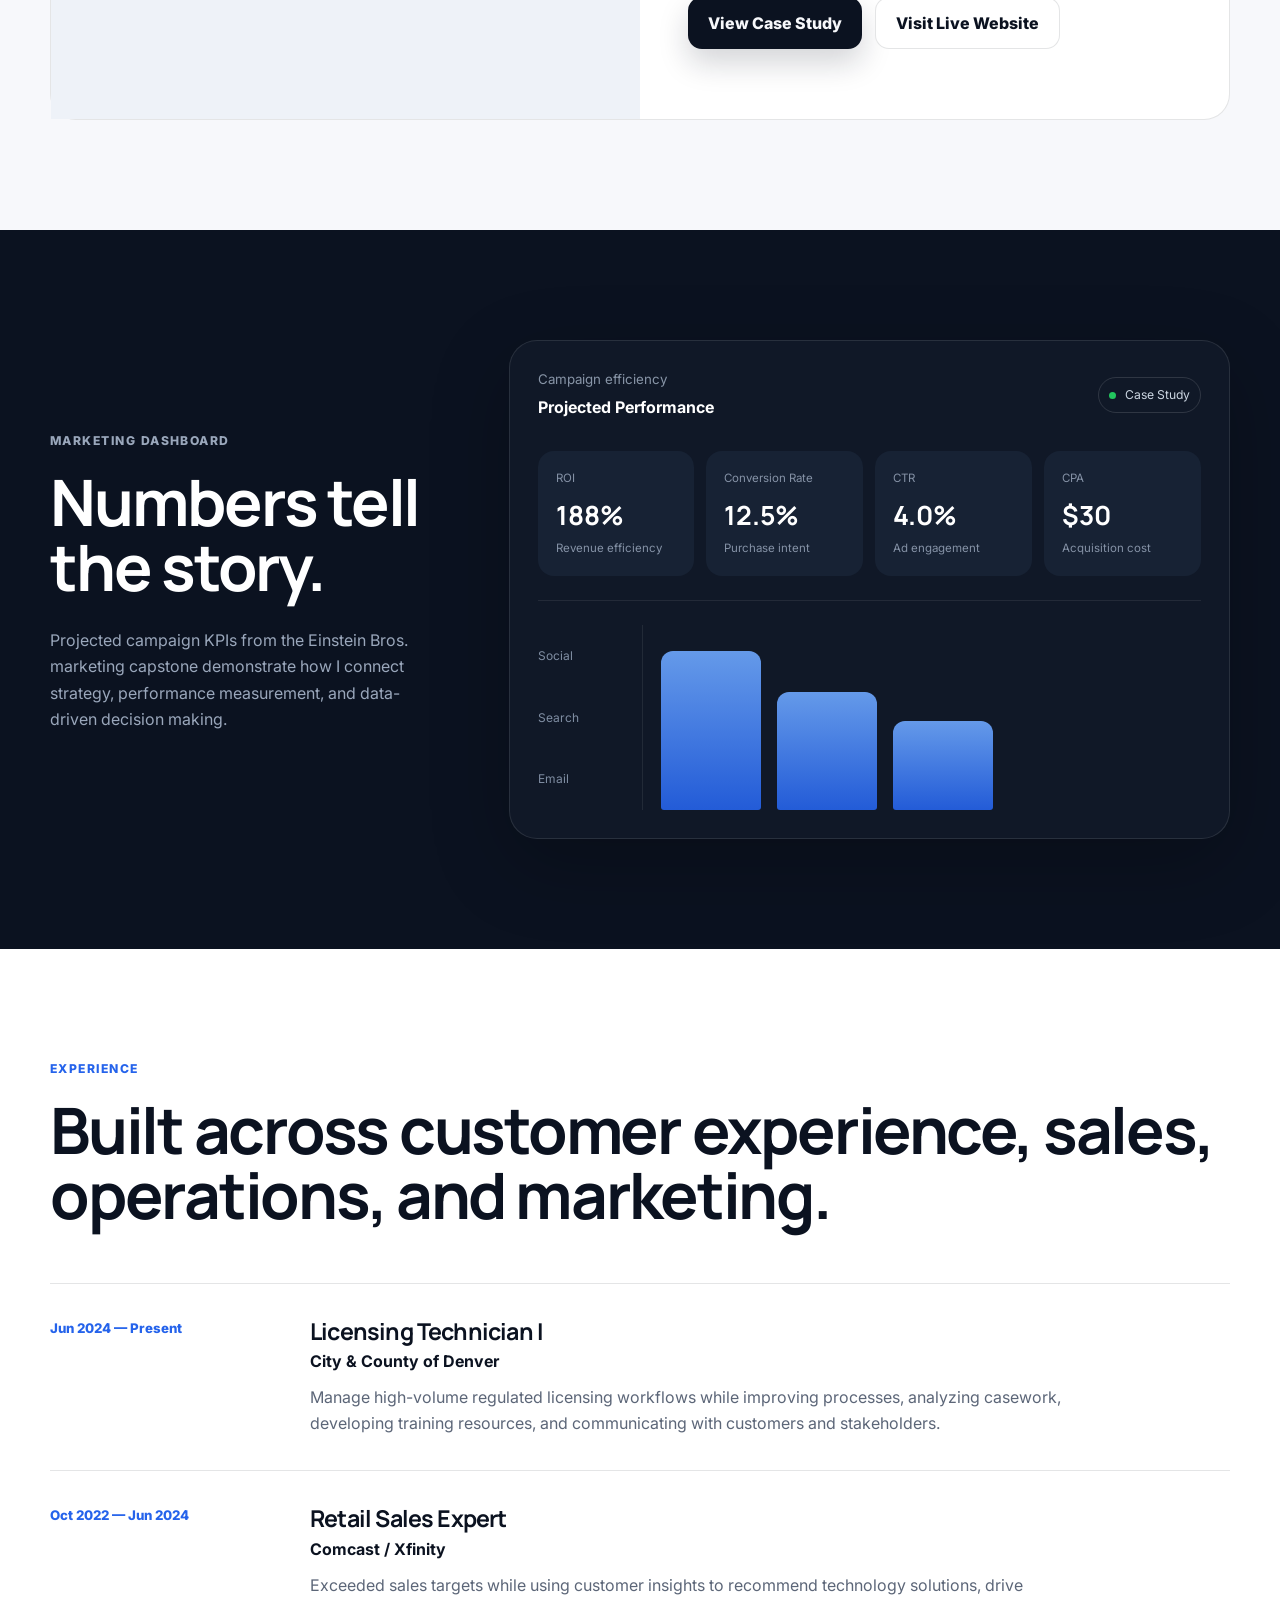
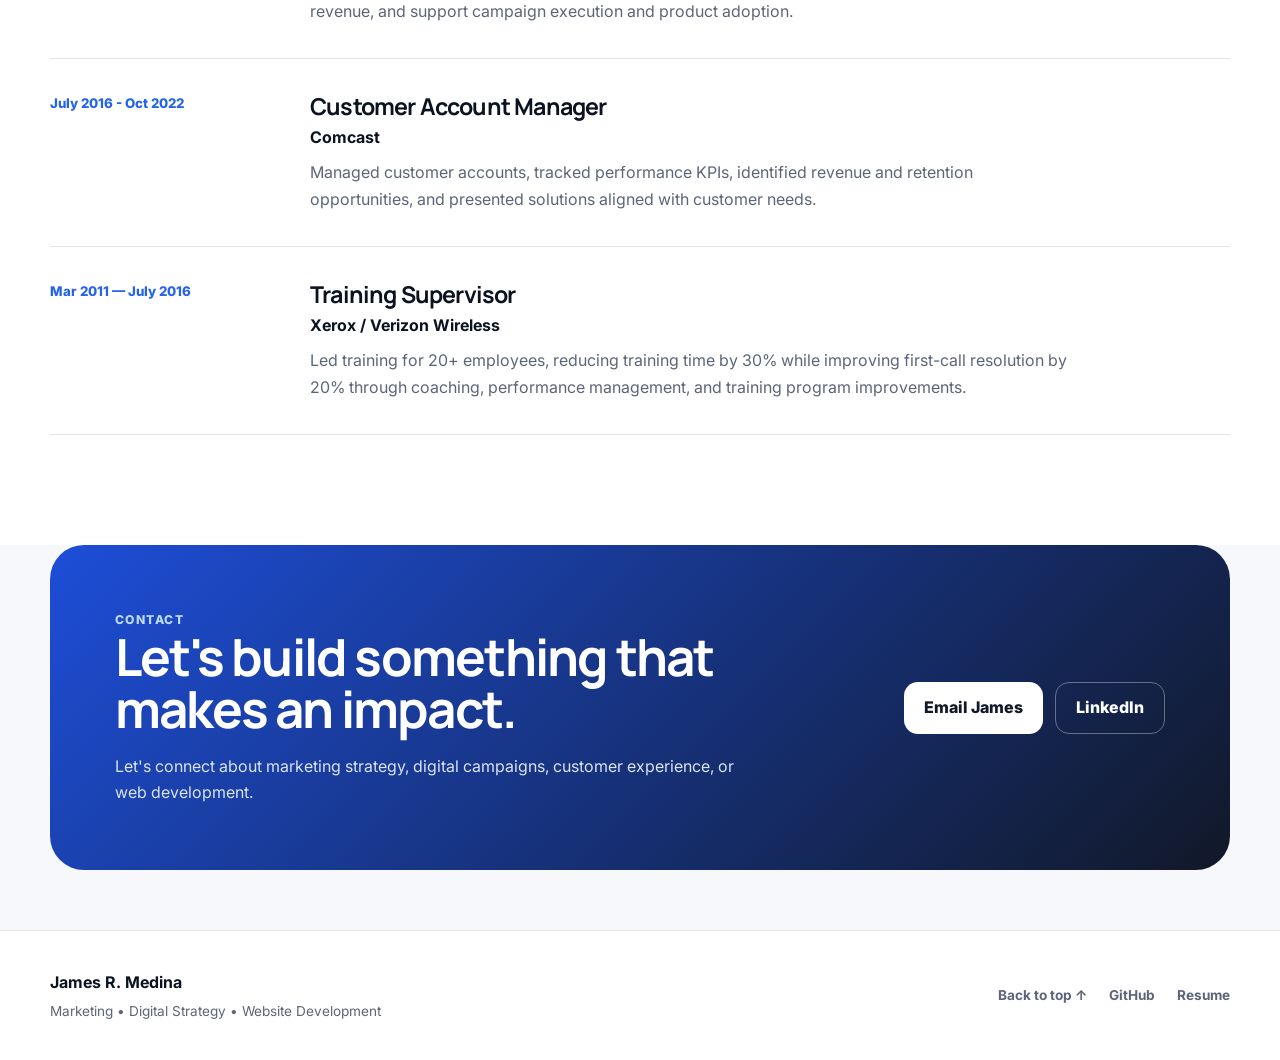
==== commit 5089be43: "Update index.html" ====
--- a/index.html
+++ b/index.html
@@ -202,8 +202,17 @@
             <div class="project-body">
               <div class="project-meta"><span>Social Media</span><span>Content Design</span></div>
               <h3>Social Campaign Creative</h3>
-              <p>Promotional social graphics built around bold visual hierarchy, lifestyle imagery, and scroll-stopping campaign concepts.</p>
-              <span class="text-link muted">Design portfolio</span>
+<p>
+Created original social media campaign concepts designed to capture attention,
+strengthen brand identity, and drive audience engagement through bold,
+lifestyle-focused creative.
+</p>
+
+<p><strong>My Role:</strong> Social Media Strategist & Content Designer</p>
+
+<p><strong>What I Did:</strong> Content Strategy • Graphic Design • Campaign Concepting • Visual Branding • Social Media Creative</p>
+
+<span class="text-link muted">Original design portfolio</span>
             </div>
           </article>
 
@@ -220,13 +229,17 @@
 
     <h3>Pan De Vida Denver</h3>
 
-    <h4>Designed. Developed. Launched.</h4>
-
-    <p>
-      Built a complete bilingual digital experience for a Denver organization,
-      transforming its online presence into a modern, responsive website designed
-      around community engagement, accessibility, and real-world usability.
-    </p>
+<h4>Designed. Developed. Launched for a real-world client.</h4>
+
+ <p>
+Designed and developed a complete bilingual website for Pan De Vida Denver,
+transforming its digital presence into a modern, responsive experience built
+around community engagement, accessibility, and ease of use.
+</p>
+
+<p><strong>My Role:</strong> Web Designer & Developer</p>
+
+<p><strong>What I Did:</strong> Website Strategy • UX/UI Design • HTML • CSS • JavaScript • Responsive Design • Bilingual Content • Domain Configuration • Deployment</p>
 
     <div class="takeaway-tags">
       <span>Web Design</span>
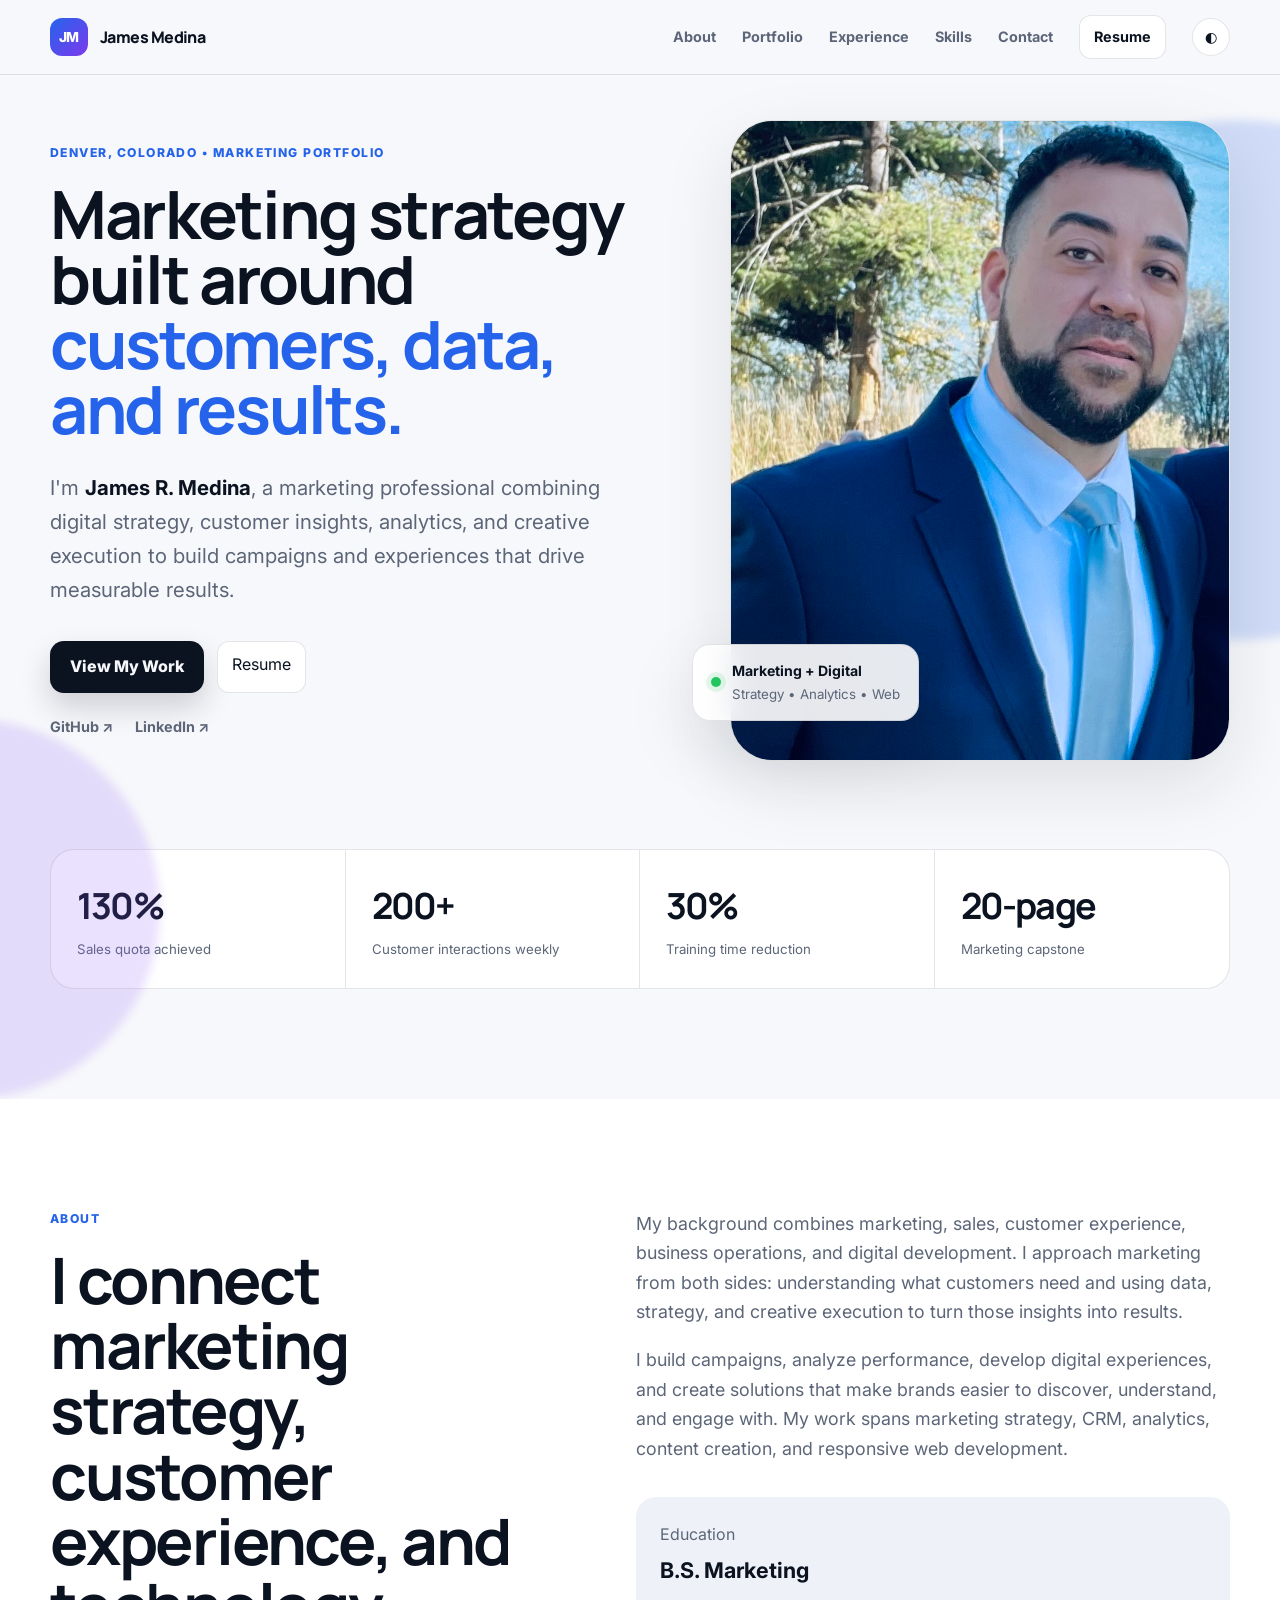
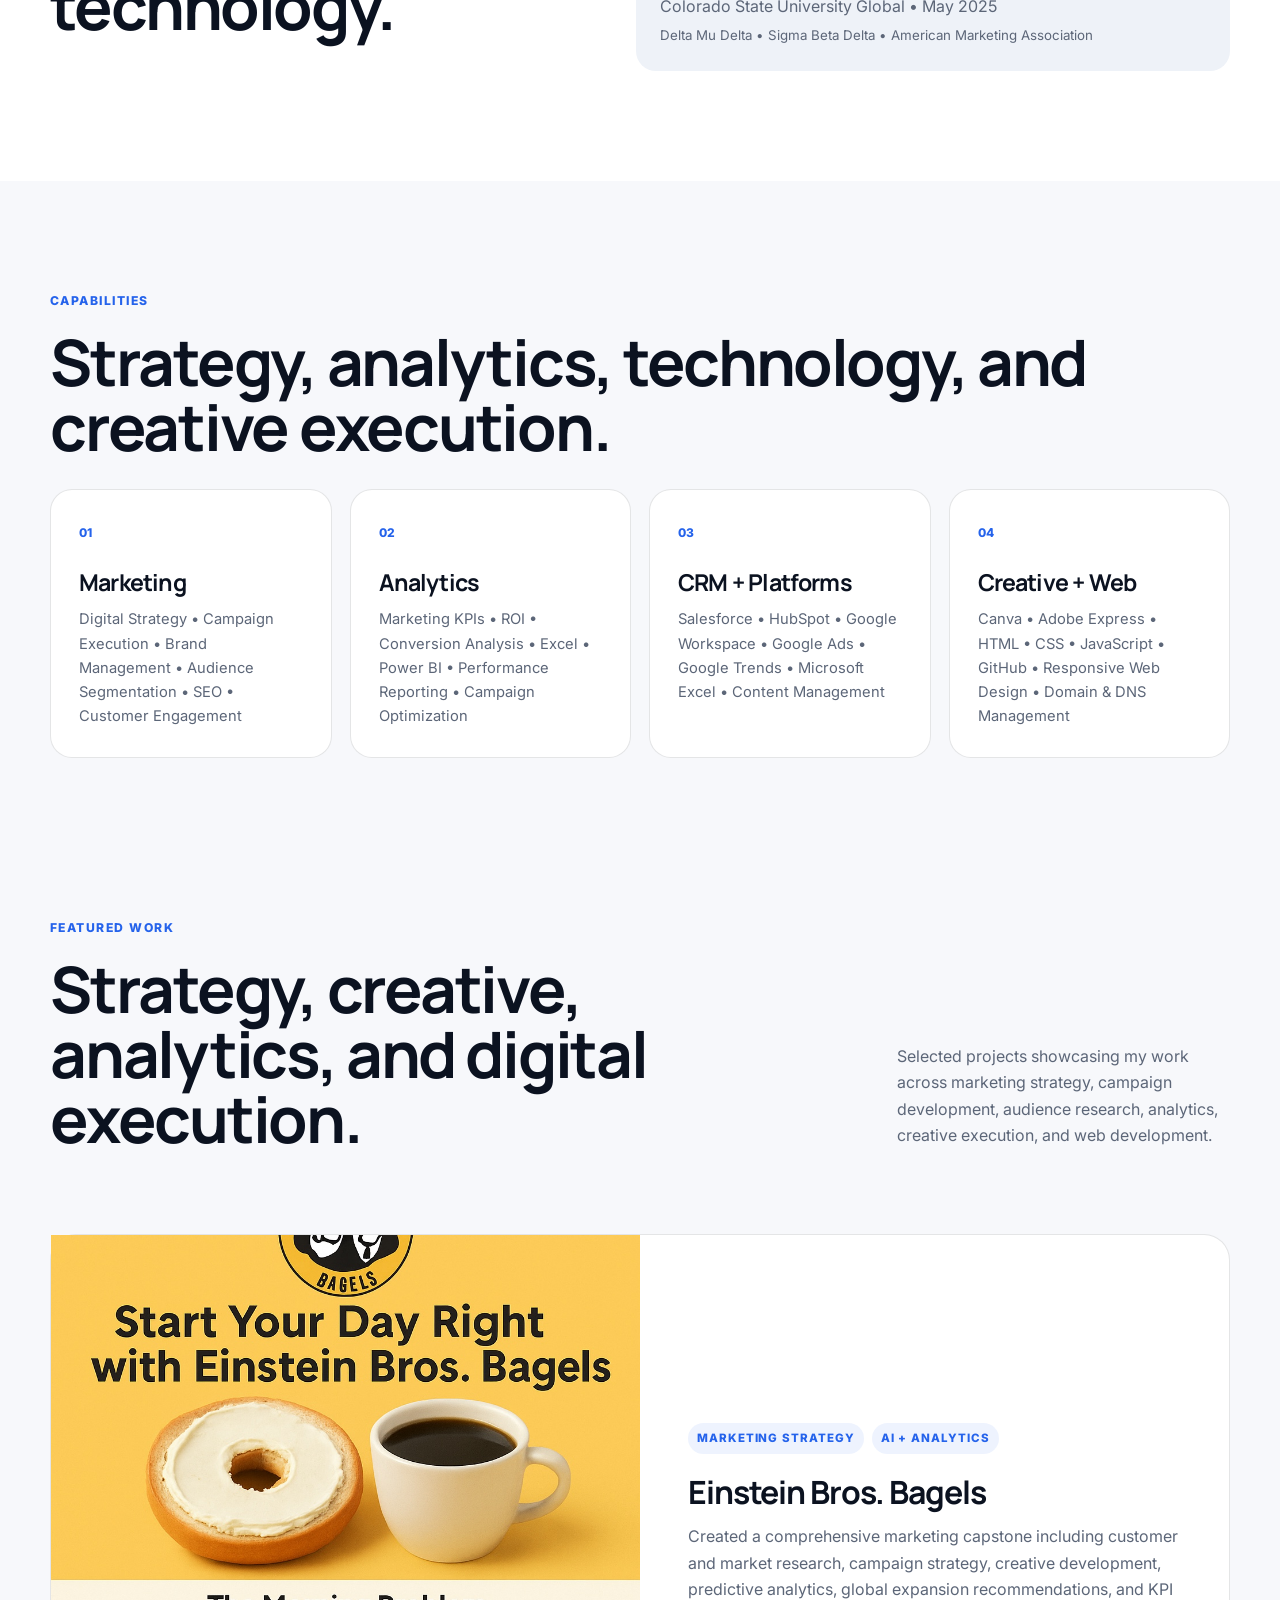
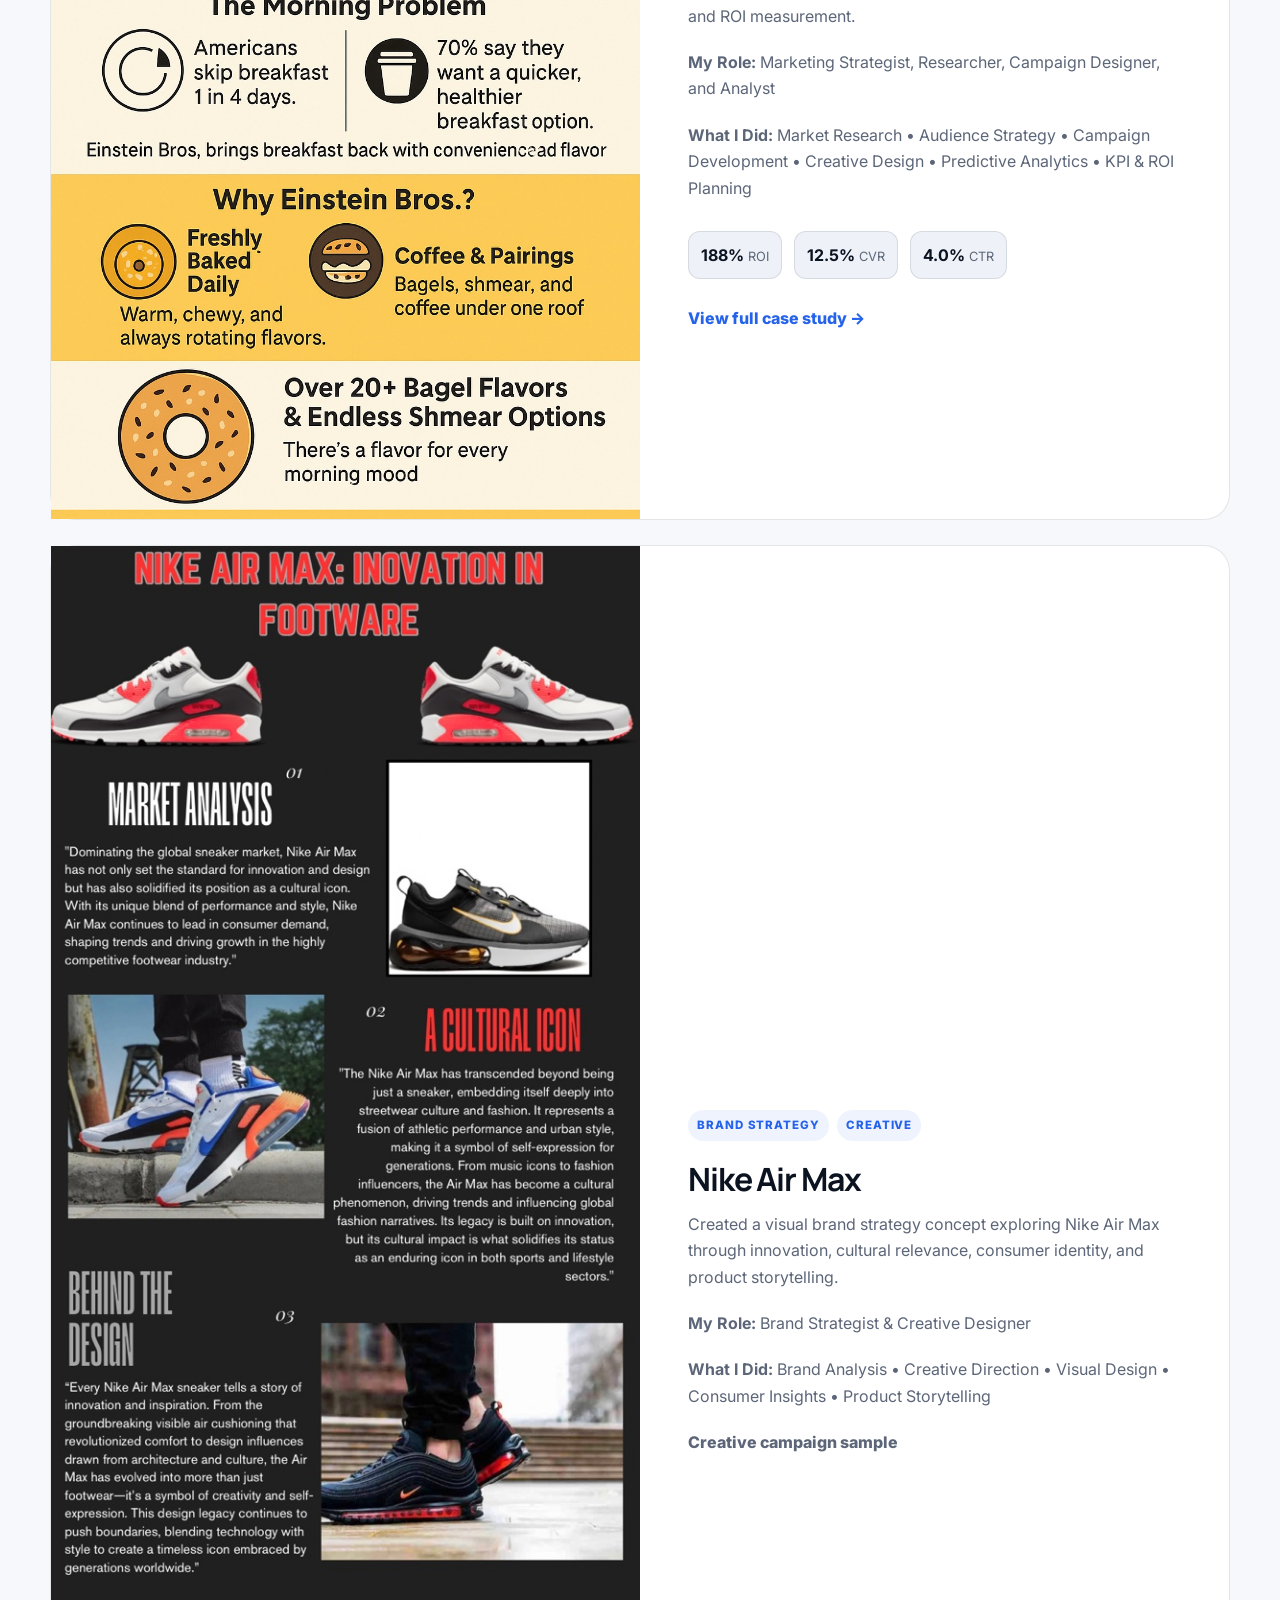
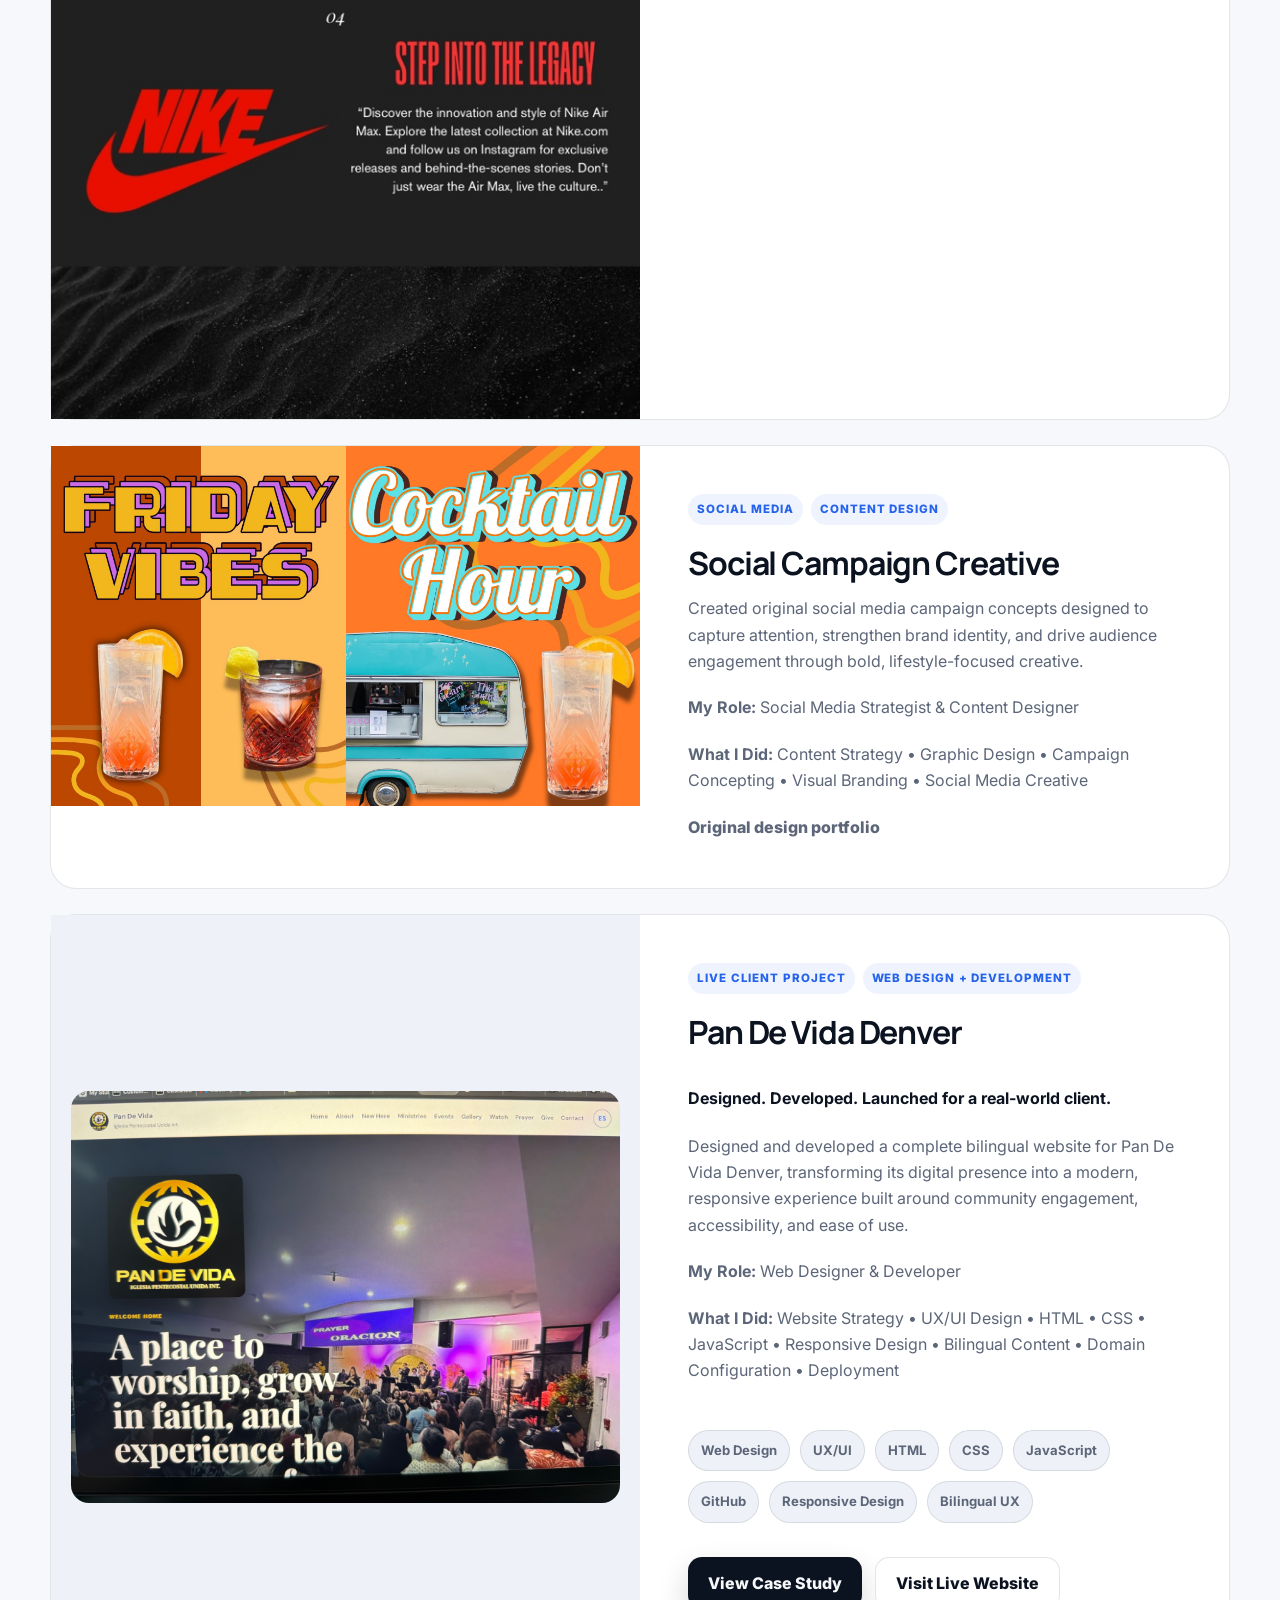
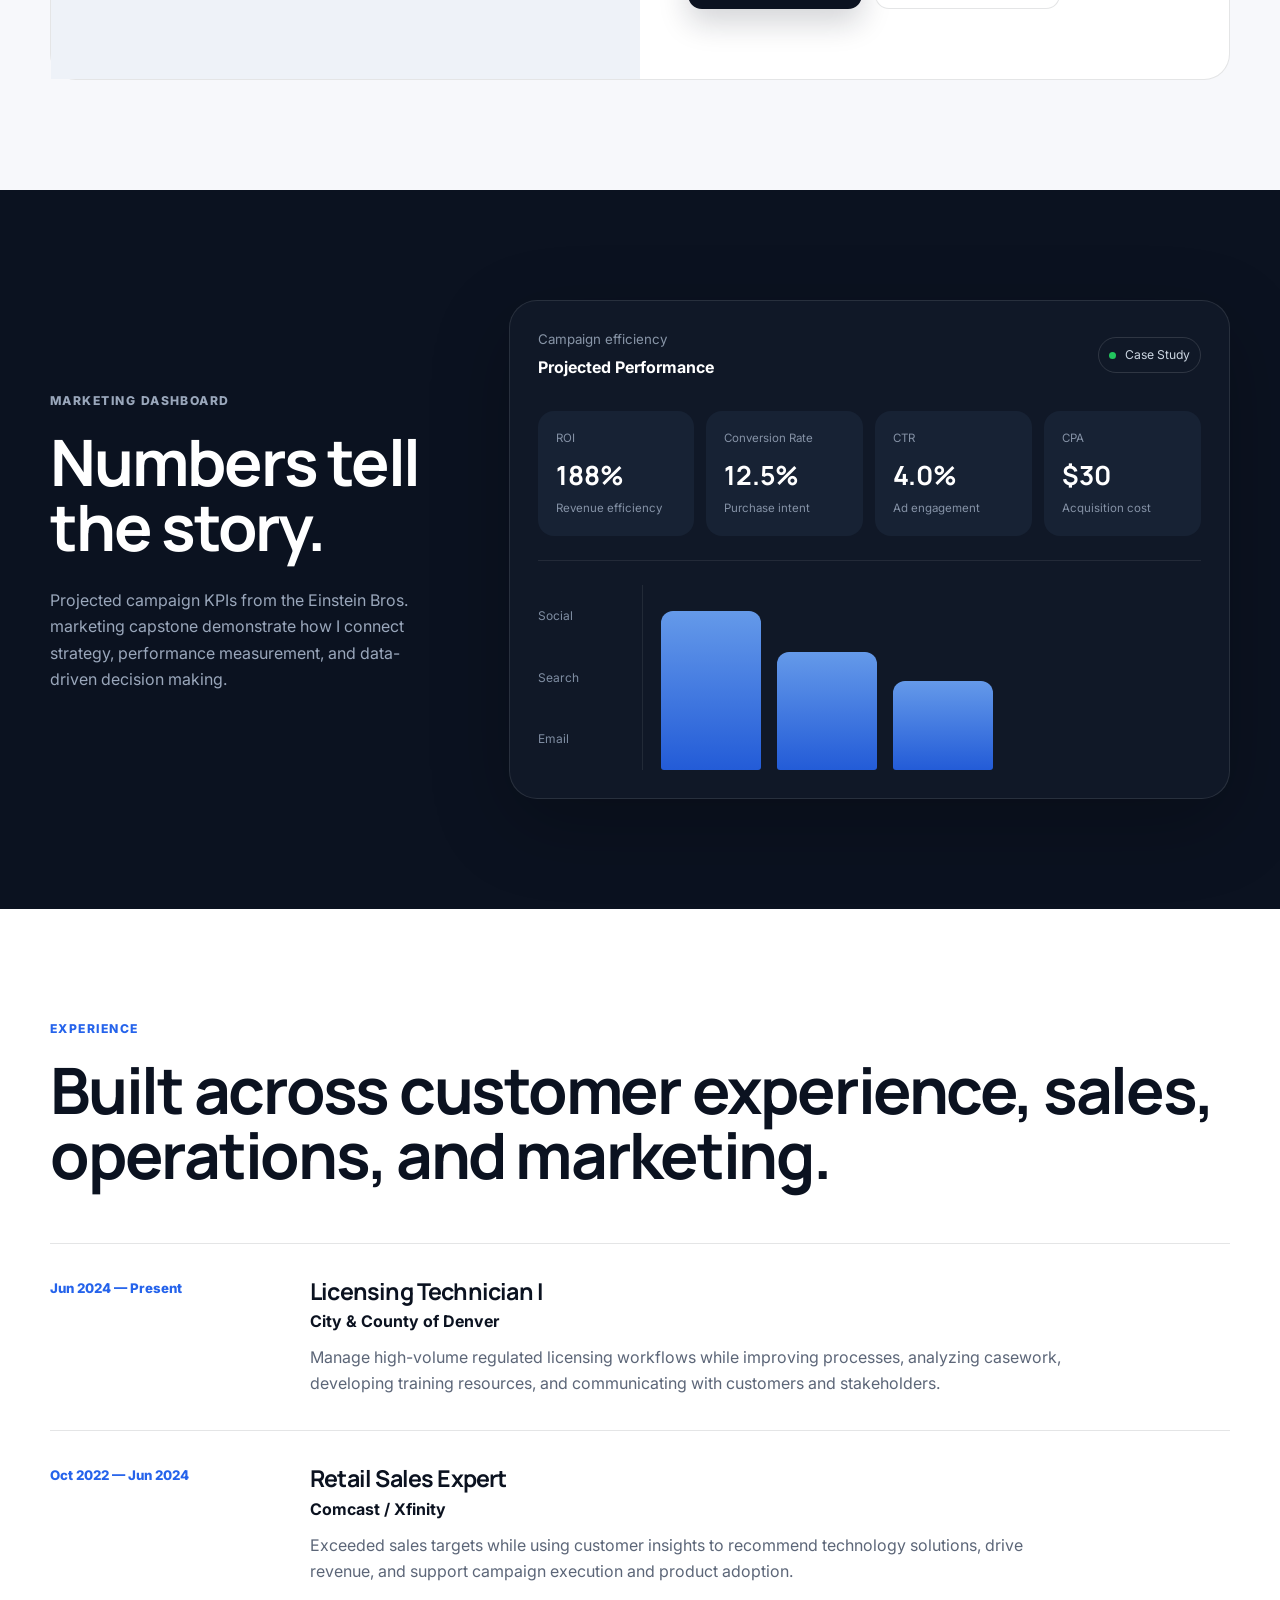
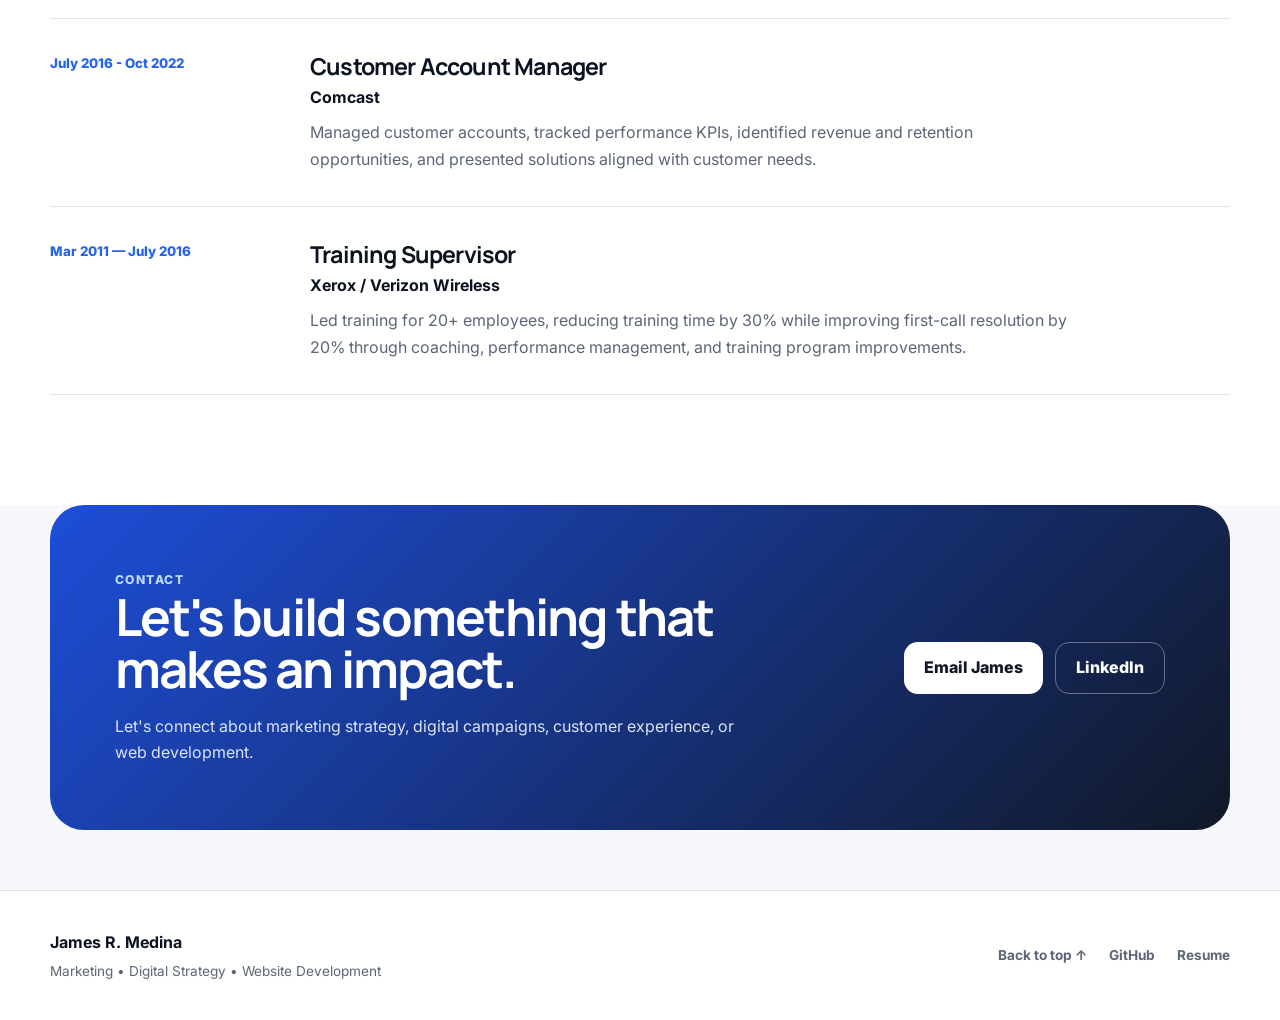
==== commit 32d6121d: "Update index.html" ====
--- a/index.html
+++ b/index.html
@@ -90,19 +90,15 @@
       <div class="container two-col">
         <div class="section-heading reveal">
           <p class="eyebrow">About</p>
-          <h2>Marketing with a business mindset.</h2>
+<h2>I connect marketing strategy, customer experience, and technology.</h2>
         </div>
         <div class="about-copy reveal">
           <p>
-            My background blends marketing, sales, customer experience, business operations, and digital development.
-            I use data to understand what is happening, customer insight to understand why, and creative execution
-            to decide what should happen next.
-          </p>
+  My background combines marketing, sales, customer experience, business operations, and digital development. I approach marketing from both sides: understanding what customers need and using data, strategy, and creative execution to turn those insights into results.
+</p>
           <p>
-            My work spans campaign strategy, CRM, performance measurement, process improvement, content creation,
-            responsive web development, and customer engagement. I’m especially interested in roles where marketing,
-            technology, and customer experience overlap.
-          </p>
+  I build campaigns, analyze performance, develop digital experiences, and create solutions that make brands easier to discover, understand, and engage with. My work spans marketing strategy, CRM, analytics, content creation, and responsive web development.
+</p>
           <div class="education-card">
             <span>Education</span>
             <strong>B.S. Marketing</strong>
--- a/style.css
+++ b/style.css
@@ -79,7 +79,7 @@
 .menu-toggle { display: none; border: 0; background: transparent; padding: 8px; }
 .menu-toggle span { display: block; width: 22px; height: 2px; margin: 5px 0; background: var(--text); }
 
-.hero { padding-top: 160px; min-height: 100vh; display: flex; flex-direction: column; justify-content: center; }
+.hero { padding-top: 120px; min-height: 88vh; display: flex; flex-direction: column; justify-content: center; }
 .hero-grid { display: grid; grid-template-columns: 1.08fr .92fr; gap: 80px; align-items: center; position: relative; z-index: 1; }
 .hero h1 { font-size: clamp(2.8rem, 5.2vw, 5.4rem); line-height: .98; margin-bottom: 30px; max-width: 850px; }
 .hero h1 span { color: var(--blue); display: block; }
